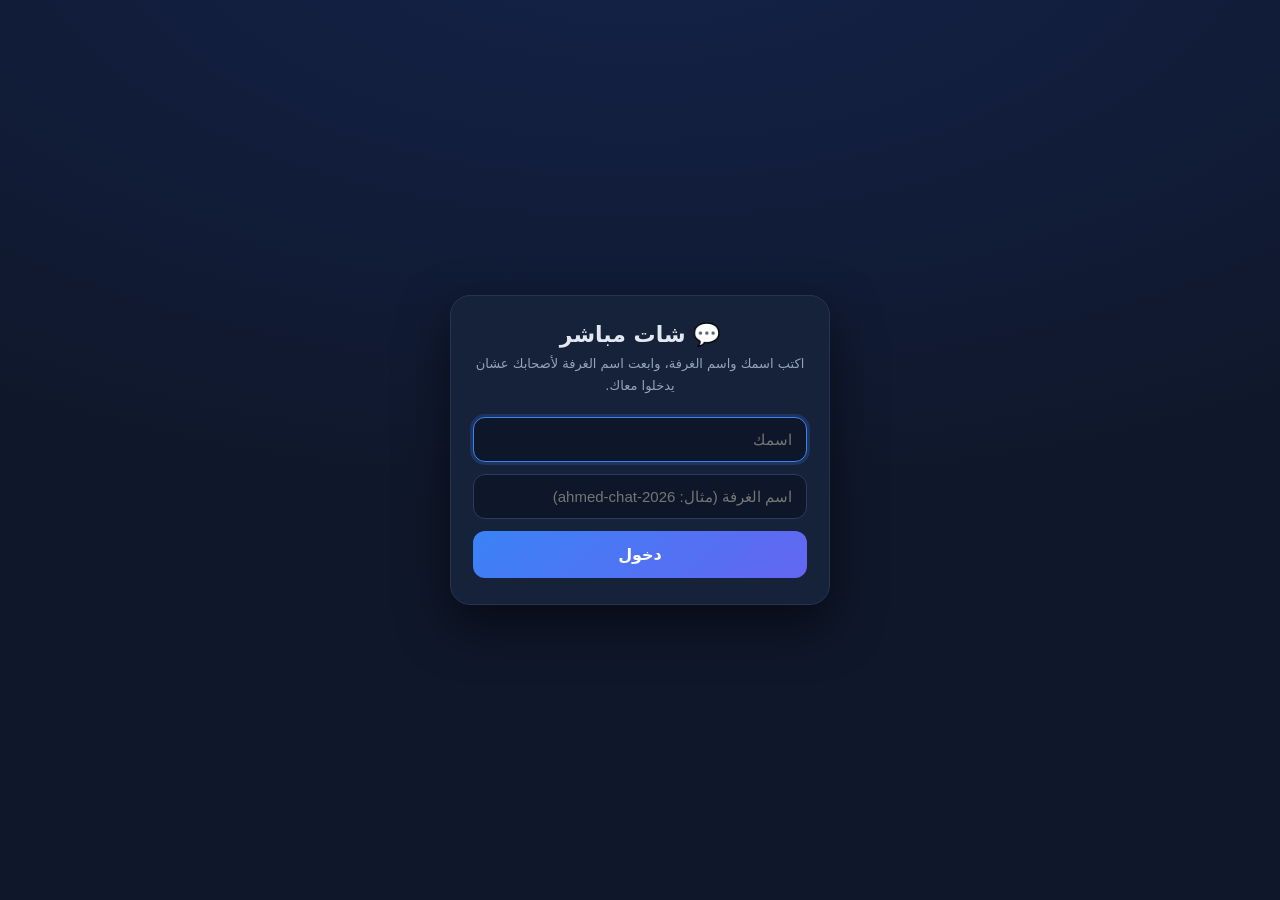
==== index.html @ 710855e1 "Add initial HTML structure for chat application" ====
<!DOCTYPE html>
<html lang="ar" dir="rtl">
<head>
<meta charset="UTF-8">
<meta name="viewport" content="width=device-width, initial-scale=1, viewport-fit=cover">
<meta name="theme-color" content="#0f172a">
<title>شات مباشر</title>
<style>
  *{box-sizing:border-box;-webkit-tap-highlight-color:transparent}
  html,body{height:100%;margin:0}
  body{
    font-family:system-ui,-apple-system,"Segoe UI",Tahoma,Arial,sans-serif;
    background:#0f172a;color:#e2e8f0;overflow:hidden;
  }
  .hidden{display:none!important}
  button{font-family:inherit;cursor:pointer;border:0}

  /* ===== شاشة الدخول ===== */
  .login{
    height:100dvh;display:flex;align-items:center;justify-content:center;padding:20px;
    background:radial-gradient(1200px 600px at 50% -10%,#1e3a8a55,transparent),#0f172a;
  }
  .card{
    width:100%;max-width:380px;background:#16213a;border:1px solid #263352;
    border-radius:20px;padding:26px 22px;box-shadow:0 20px 50px #0008;
  }
  .card h1{margin:0 0 6px;font-size:22px;text-align:center}
  .hint{margin:0 0 20px;font-size:13px;line-height:1.7;color:#94a3b8;text-align:center}
  .card input{
    width:100%;padding:13px 14px;margin-bottom:12px;border-radius:12px;
    border:1px solid #2d3a5c;background:#0e1729;color:#e2e8f0;font-size:15px;outline:none;
  }
  .card input:focus{border-color:#3b82f6;box-shadow:0 0 0 3px #3b82f633}
  .card button{
    width:100%;padding:14px;border-radius:12px;font-size:16px;font-weight:700;
    background:linear-gradient(135deg,#3b82f6,#6366f1);color:#fff;
    transition:.15s;
  }
  .card button:active{transform:scale(.98)}

  /* ===== الشات ===== */
  .chat{height:100dvh;display:flex;flex-direction:column}
  header{
    display:flex;align-items:center;justify-content:space-between;gap:10px;
    padding:12px 16px;background:#16213a;border-bottom:1px solid #24304d;
    padding-top:calc(12px + env(safe-area-inset-top));
  }
  .room{font-weight:700;font-size:15px}
  .status{font-size:12px;color:#94a3b8;display:flex;align-items:center;gap:6px;margin-top:2px}
  .dot{width:8px;height:8px;border-radius:50%;background:#ef4444;flex:none}
  .dot.on{background:#22c55e;box-shadow:0 0 8px #22c55e}
  .ghost{
    background:#233150;color:#cbd5e1;padding:8px 14px;border-radius:10px;font-size:13px;
  }
  .ghost:active{background:#2d3d63}

  .messages{
    flex:1;overflow-y:auto;padding:16px;display:flex;flex-direction:column;gap:10px;
    scroll-behavior:smooth;
  }
  .msg{display:flex;max-width:82%}
  .msg.mine{align-self:flex-start;justify-content:flex-start}
  .msg.other{align-self:flex-end;justify-content:flex-end}
  .bubble{
    padding:9px 13px;border-radius:16px;position:relative;
    font-size:15px;line-height:1.55;word-wrap:break-word;overflow-wrap:anywhere;
    animation:pop .18s ease-out;
  }
  @keyframes pop{from{opacity:0;transform:translateY(6px) scale(.97)}to{opacity:1;transform:none}}
  .mine .bubble{background:linear-gradient(135deg,#2563eb,#4f46e5);color:#fff;border-bottom-left-radius:4px}
  .other .bubble{background:#1e2a44;color:#e2e8f0;border-bottom-right-radius:4px}
  .author{font-size:12px;font-weight:700;color:#7dd3fc;margin-bottom:3px}
  .time{font-size:10px;opacity:.6;margin-top:4px;text-align:left;direction:ltr}
  .sys{align-self:center;font-size:12px;color:#94a3b8;background:#1a2540;padding:5px 12px;border-radius:20px}

  .composer{
    display:flex;gap:8px;padding:10px 12px;background:#16213a;border-top:1px solid #24304d;
    padding-bottom:calc(10px + env(safe-area-inset-bottom));
  }
  .composer input{
    flex:1;padding:13px 16px;border-radius:24px;border:1px solid #2d3a5c;
    background:#0e1729;color:#e2e8f0;font-size:15px;outline:none;
  }
  .composer input:focus{border-color:#3b82f6}
  .composer button{
    width:48px;height:48px;border-radius:50%;flex:none;font-size:19px;
    background:linear-gradient(135deg,#3b82f6,#6366f1);color:#fff;display:grid;place-items:center;
  }
  .composer button:active{transform:scale(.94)}
  .composer button:disabled{opacity:.5}
  ::-webkit-scrollbar{width:6px}
  ::-webkit-scrollbar-thumb{background:#2d3a5c;border-radius:3px}
</style>
</head>
<body>

<!-- شاشة الدخول -->
<div id="login" class="login">
  <div class="card">
    <h1>💬 شات مباشر</h1>
    <p class="hint">اكتب اسمك واسم الغرفة، وابعت اسم الغرفة لأصحابك عشان يدخلوا معاك.</p>
    <input id="nameInput" placeholder="اسمك" maxlength="30" autocomplete="off">
    <input id="roomInput" placeholder="اسم الغرفة (مثال: ahmed-chat-2026)" maxlength="40" autocomplete="off">
    <button id="enterBtn">دخول</button>
  </div>
</div>

<!-- الشات -->
<div id="chat" class="chat hidden">
  <header>
    <div>
      <div id="roomLabel" class="room"></div>
      <div class="status"><span id="dot" class="dot"></span><span id="statusText">جاري الاتصال…</span></div>
    </div>
    <button id="leaveBtn" class="ghost">خروج</button>
  </header>
  <main id="messages" class="messages"></main>
  <form id="composer" class="composer">
    <input id="msgInput" placeholder="اكتب رسالة…" autocomplete="off" maxlength="500">
    <button type="submit" id="sendBtn" aria-label="إرسال">➤</button>
  </form>
</div>

<script>
(() => {
  "use strict";

  // ====== إعدادات السيرفر (ntfy.sh مجاني ومفتوح بدون تسجيل) ======
  const NTFY    = "https://ntfy.sh";
  const NTFY_WS = "wss://ntfy.sh";
  const LS_KEY  = "simple_chat_cfg_v1";

  // ====== عناصر الصفحة ======
  const $ = s => document.querySelector(s);
  const loginEl   = $("#login");
  const chatEl    = $("#chat");
  const nameInput = $("#nameInput");
  const roomInput = $("#roomInput");
  const enterBtn  = $("#enterBtn");
  const leaveBtn  = $("#leaveBtn");
  const roomLabel = $("#roomLabel");
  const dot       = $("#dot");
  const statusTxt = $("#statusText");
  const messagesEl= $("#messages");
  const msgInput  = $("#msgInput");
  const sendBtn   = $("#sendBtn");
  const composer  = $("#composer");

  // ====== الحالة ======
  let name = "", room = "";
  let ws = null, retry = 0, reconnectTimer = null, closing = false;
  const seen = new Set();

  // ====== أدوات ======
  const esc = s => String(s).replace(/[&<>"']/g, c => (
    { "&":"&amp;", "<":"&lt;", ">":"&gt;", '"':"&quot;", "'":"&#39;" }[c]
  ));

  // نسمح فقط بالحروف والأرقام و - و _ (شرط مواضيع ntfy)
  const cleanTopic = t => t.trim().replace(/[^A-Za-z0-9_-]/g, "-").slice(0, 64);

  function nearBottom() {
    return messagesEl.scrollHeight - messagesEl.scrollTop - messagesEl.clientHeight < 120;
  }
  function scrollBottom() {
    messagesEl.scrollTop = messagesEl.scrollHeight;
  }

  function setStatus(on) {
    dot.classList.toggle("on", on);
    statusTxt.textContent = on ? "متصل" : "غير متصل — بيحاول يعيد الاتصال…";
  }

  function addSystem(text) {
    const el = document.createElement("div");
    el.className = "sys";
    el.textContent = text;
    messagesEl.appendChild(el);
    scrollBottom();
  }

  // ====== عرض رسالة ======
  function addMessage(m) {
    if (!m || m.event !== "message" || !m.id) return;
    if (seen.has(m.id)) return;
    seen.add(m.id);

    const mine   = (m.title || "") === name;
    const author = m.title || "مجهول";
    const ts     = (m.time || Math.floor(Date.now() / 1000)) * 1000;
    const time   = new Date(ts).toLocaleTimeString("ar-EG", { hour: "2-digit", minute: "2-digit" });

    const stick = nearBottom();

    const wrap = document.createElement("div");
    wrap.className = "msg " + (mine ? "mine" : "other");
    wrap.innerHTML =
      '<div class="bubble">' +
        (mine ? "" : '<div class="author">' + esc(author) + "</div>") +
        '<div class="text">' + esc(m.message || "") + "</div>" +
        '<div class="time">' + time + "</div>" +
      "</div>";

    messagesEl.appendChild(wrap);
    if (stick) scrollBottom();
  }

  // ====== تحميل الرسائل القديمة (آخر 12 ساعة) ======
  async function loadHistory() {
    try {
      const res = await fetch(
        NTFY + "/" + encodeURIComponent(room) + "/json?poll=1&since=12h",
        { cache: "no-store" }
      );
      if (!res.ok) return;
      const text = await res.text();
      text.split("\n").forEach(line => {
        if (!line.trim()) return;
        try { addMessage(JSON.parse(line)); } catch (_) {}
      });
      scrollBottom();
    } catch (_) { /* تجاهل */ }
  }

  // ====== الاتصال بالـ WebSocket ======
  function connect() {
    if (closing) return;
    clearTimeout(reconnectTimer);

    try {
      ws = new WebSocket(NTFY_WS + "/" + encodeURIComponent(room) + "/ws");
    } catch (_) {
      scheduleReconnect();
      return;
    }

    ws.onopen = () => { retry = 0; setStatus(true); };

    ws.onmessage = ev => {
      try {
        const data = JSON.parse(ev.data);
        if (data.event === "message") addMessage(data);
        if (data.event === "open") setStatus(true);
      } catch (_) {}
    };

    ws.onclose = () => { setStatus(false); scheduleReconnect(); };
    ws.onerror = () => { setStatus(false); };
  }

  function scheduleReconnect() {
    if (closing) return;
    clearTimeout(reconnectTimer);
    const delay = Math.min(30000, 1000 * Math.pow(2, retry++));
    reconnectTimer = setTimeout(connect, delay);
  }

  // ====== إرسال رسالة ======
  async function sendMessage(text) {
    sendBtn.disabled = true;
    try {
      const res = await fetch(NTFY, {
        method: "POST",
        headers: { "Content-Type": "application/json" },
        body: JSON.stringify({ topic: room, message: text, title: name })
      });
      if (!res.ok) throw new Error("HTTP " + res.status);
    } catch (e) {
      addSystem("⚠️ ماقدرتش أرسل الرسالة، جرّب تاني");
      msgInput.value = text;
    } finally {
      sendBtn.disabled = false;
      msgInput.focus();
    }
  }

  // ====== بدء الشات ======
  function startChat() {
    loginEl.classList.add("hidden");
    chatEl.classList.remove("hidden");
    roomLabel.textContent = "# " + room;
    messagesEl.innerHTML = "";
    seen.clear();
    closing = false;
    setStatus(false);

    loadHistory();
    connect();

    setTimeout(() => msgInput.focus(), 100);
  }

  // ====== أحداث ======
  enterBtn.addEventListener("click", () => {
    name = nameInput.value.trim() || "مستخدم";
    room = cleanTopic(roomInput.value || "");
    if (!room) {
      roomInput.focus();
      roomInput.style.borderColor = "#ef4444";
      return;
    }
    localStorage.setItem(LS_KEY, JSON.stringify({ name, room }));
    startChat();
  });

  roomInput.addEventListener("keydown", e => {
    if (e.key === "Enter") enterBtn.click();
  });

  composer.addEventListener("submit", e => {
    e.preventDefault();
    const text = msgInput.value.trim();
    if (!text) return;
    msgInput.value = "";
    sendMessage(text);
  });

  leaveBtn.addEventListener("click", () => {
    closing = true;
    clearTimeout(reconnectTimer);
    if (ws) { try { ws.close(); } catch (_) {} ws = null; }
    chatEl.classList.add("hidden");
    loginEl.classList.remove("hidden");
    nameInput.focus();
  });

  // استرجاع آخر إعدادات
  (() => {
    try {
      const cfg = JSON.parse(localStorage.getItem(LS_KEY) || "null");
      if (cfg) {
        nameInput.value = cfg.name || "";
        roomInput.value = cfg.room || "";
      }
    } catch (_) {}
    nameInput.focus();
  })();

  // إعادة الاتصال لما الصفحة ترجع للواجهة
  document.addEventListener("visibilitychange", () => {
    if (!document.hidden && !closing && chatEl.classList.contains("hidden") === false) {
      if (!ws || ws.readyState > 1) { retry = 0; connect(); }
    }
  });
})();
</script>
</body>
</html>
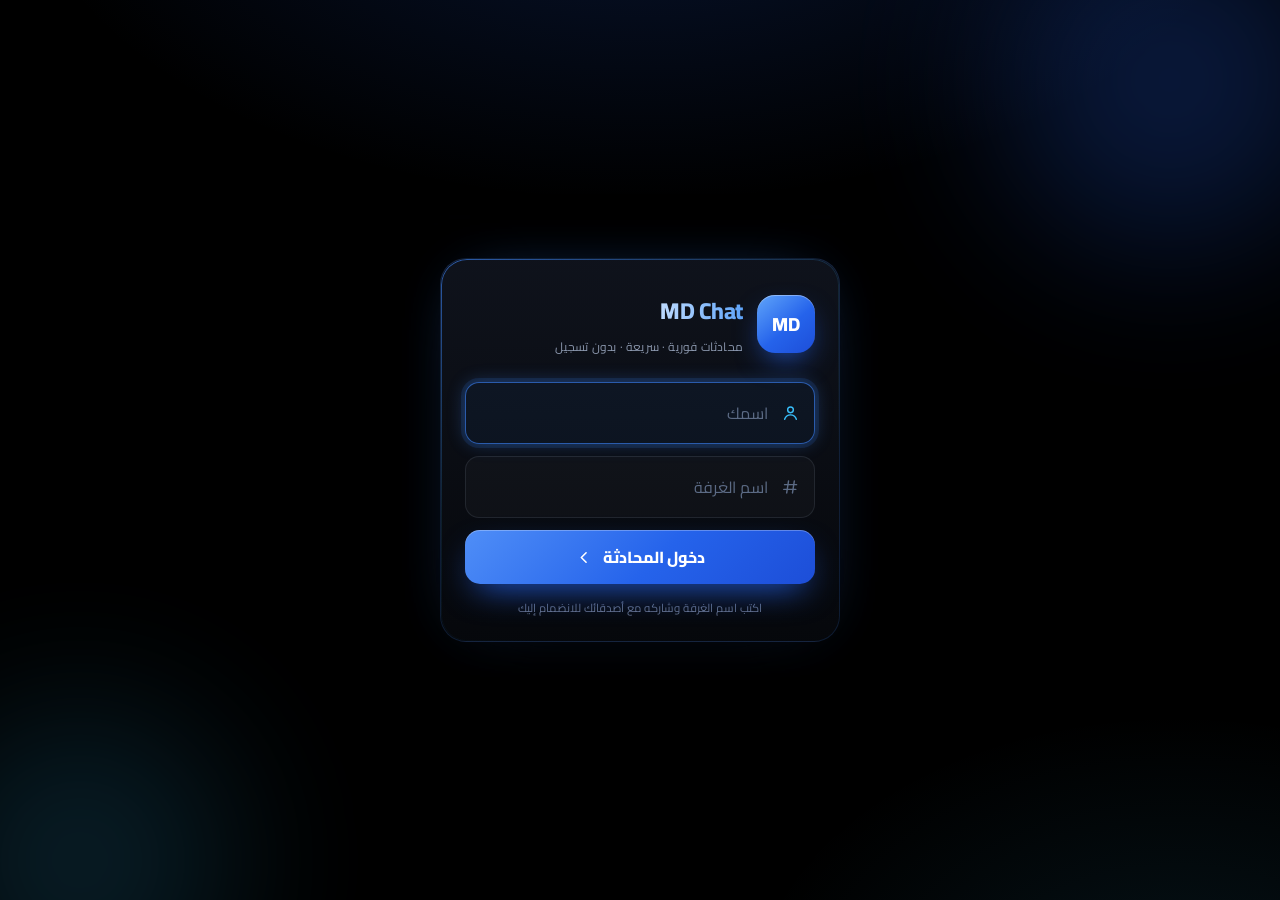
==== commit 73ad06f5: "Update fmt.Println message from 'Hello' to 'Goodbye'" ====
--- a/index.html
+++ b/index.html
@@ -3,121 +3,451 @@
 <head>
 <meta charset="UTF-8">
 <meta name="viewport" content="width=device-width, initial-scale=1, viewport-fit=cover">
-<meta name="theme-color" content="#0f172a">
-<title>شات مباشر</title>
+<meta name="theme-color" content="#000000">
+<meta name="description" content="MD Chat — محادثات فورية بثيم AMOLED أزرق فاخر">
+<title>MD Chat</title>
+<link rel="preconnect" href="https://fonts.googleapis.com">
+<link rel="preconnect" href="https://fonts.gstatic.com" crossorigin>
+<link href="https://fonts.googleapis.com/css2?family=Cairo:wght@400;600;700;800&family=Inter:wght@400;500;600;700;800&display=swap" rel="stylesheet">
 <style>
-  *{box-sizing:border-box;-webkit-tap-highlight-color:transparent}
-  html,body{height:100%;margin:0}
-  body{
-    font-family:system-ui,-apple-system,"Segoe UI",Tahoma,Arial,sans-serif;
-    background:#0f172a;color:#e2e8f0;overflow:hidden;
-  }
-  .hidden{display:none!important}
-  button{font-family:inherit;cursor:pointer;border:0}
-
-  /* ===== شاشة الدخول ===== */
-  .login{
-    height:100dvh;display:flex;align-items:center;justify-content:center;padding:20px;
-    background:radial-gradient(1200px 600px at 50% -10%,#1e3a8a55,transparent),#0f172a;
-  }
-  .card{
-    width:100%;max-width:380px;background:#16213a;border:1px solid #263352;
-    border-radius:20px;padding:26px 22px;box-shadow:0 20px 50px #0008;
-  }
-  .card h1{margin:0 0 6px;font-size:22px;text-align:center}
-  .hint{margin:0 0 20px;font-size:13px;line-height:1.7;color:#94a3b8;text-align:center}
-  .card input{
-    width:100%;padding:13px 14px;margin-bottom:12px;border-radius:12px;
-    border:1px solid #2d3a5c;background:#0e1729;color:#e2e8f0;font-size:15px;outline:none;
-  }
-  .card input:focus{border-color:#3b82f6;box-shadow:0 0 0 3px #3b82f633}
-  .card button{
-    width:100%;padding:14px;border-radius:12px;font-size:16px;font-weight:700;
-    background:linear-gradient(135deg,#3b82f6,#6366f1);color:#fff;
-    transition:.15s;
-  }
-  .card button:active{transform:scale(.98)}
-
-  /* ===== الشات ===== */
-  .chat{height:100dvh;display:flex;flex-direction:column}
-  header{
-    display:flex;align-items:center;justify-content:space-between;gap:10px;
-    padding:12px 16px;background:#16213a;border-bottom:1px solid #24304d;
-    padding-top:calc(12px + env(safe-area-inset-top));
-  }
-  .room{font-weight:700;font-size:15px}
-  .status{font-size:12px;color:#94a3b8;display:flex;align-items:center;gap:6px;margin-top:2px}
-  .dot{width:8px;height:8px;border-radius:50%;background:#ef4444;flex:none}
-  .dot.on{background:#22c55e;box-shadow:0 0 8px #22c55e}
-  .ghost{
-    background:#233150;color:#cbd5e1;padding:8px 14px;border-radius:10px;font-size:13px;
-  }
-  .ghost:active{background:#2d3d63}
-
-  .messages{
-    flex:1;overflow-y:auto;padding:16px;display:flex;flex-direction:column;gap:10px;
-    scroll-behavior:smooth;
-  }
-  .msg{display:flex;max-width:82%}
-  .msg.mine{align-self:flex-start;justify-content:flex-start}
-  .msg.other{align-self:flex-end;justify-content:flex-end}
-  .bubble{
-    padding:9px 13px;border-radius:16px;position:relative;
-    font-size:15px;line-height:1.55;word-wrap:break-word;overflow-wrap:anywhere;
-    animation:pop .18s ease-out;
-  }
-  @keyframes pop{from{opacity:0;transform:translateY(6px) scale(.97)}to{opacity:1;transform:none}}
-  .mine .bubble{background:linear-gradient(135deg,#2563eb,#4f46e5);color:#fff;border-bottom-left-radius:4px}
-  .other .bubble{background:#1e2a44;color:#e2e8f0;border-bottom-right-radius:4px}
-  .author{font-size:12px;font-weight:700;color:#7dd3fc;margin-bottom:3px}
-  .time{font-size:10px;opacity:.6;margin-top:4px;text-align:left;direction:ltr}
-  .sys{align-self:center;font-size:12px;color:#94a3b8;background:#1a2540;padding:5px 12px;border-radius:20px}
-
-  .composer{
-    display:flex;gap:8px;padding:10px 12px;background:#16213a;border-top:1px solid #24304d;
-    padding-bottom:calc(10px + env(safe-area-inset-bottom));
-  }
-  .composer input{
-    flex:1;padding:13px 16px;border-radius:24px;border:1px solid #2d3a5c;
-    background:#0e1729;color:#e2e8f0;font-size:15px;outline:none;
-  }
-  .composer input:focus{border-color:#3b82f6}
-  .composer button{
-    width:48px;height:48px;border-radius:50%;flex:none;font-size:19px;
-    background:linear-gradient(135deg,#3b82f6,#6366f1);color:#fff;display:grid;place-items:center;
-  }
-  .composer button:active{transform:scale(.94)}
-  .composer button:disabled{opacity:.5}
-  ::-webkit-scrollbar{width:6px}
-  ::-webkit-scrollbar-thumb{background:#2d3a5c;border-radius:3px}
+/* ================= Design tokens ================= */
+:root{
+  --bg:#000000;
+  --surface:#0a0c11;
+  --surface-2:#0f131c;
+  --line:rgba(148,163,184,.10);
+  --line-blue:rgba(59,130,246,.22);
+  --text:#eef2f8;
+  --muted:#8b97ad;
+  --blue:#3b82f6;
+  --blue-2:#2563eb;
+  --blue-3:#1d4ed8;
+  --cyan:#38bdf8;
+  --green:#22c55e;
+  --radius:18px;
+  --glow-sm:0 0 18px rgba(59,130,246,.32);
+  --glow-md:0 8px 30px -6px rgba(59,130,246,.55);
+  --font:"Cairo","Inter",system-ui,-apple-system,"Segoe UI",Tahoma,Arial,sans-serif;
+}
+
+*{box-sizing:border-box;-webkit-tap-highlight-color:transparent}
+html,body{height:100%;margin:0}
+body{
+  font-family:var(--font);
+  background:var(--bg);
+  color:var(--text);
+  overflow:hidden;
+  -webkit-font-smoothing:antialiased;
+}
+.hidden{display:none!important}
+button{font-family:inherit;cursor:pointer;border:0;background:none;color:inherit}
+input{font-family:inherit}
+::-webkit-scrollbar{width:6px;height:6px}
+::-webkit-scrollbar-track{background:transparent}
+::-webkit-scrollbar-thumb{background:#1b2436;border-radius:99px}
+::-webkit-scrollbar-thumb:hover{background:#27334d}
+
+/* ================= Login screen ================= */
+.login{
+  position:relative;
+  height:100dvh;
+  display:flex;align-items:center;justify-content:center;
+  padding:24px 20px;
+  background:
+    radial-gradient(900px 520px at 50% -18%, rgba(37,99,235,.22), transparent 70%),
+    radial-gradient(620px 420px at 92% 112%, rgba(56,189,248,.10), transparent 70%),
+    #000;
+  overflow:hidden;
+}
+.aurora{position:absolute;inset:0;overflow:hidden;pointer-events:none;z-index:0}
+.aurora span{
+  position:absolute;border-radius:50%;filter:blur(80px);opacity:.45;
+  animation:drift 18s ease-in-out infinite alternate;
+}
+.aurora span:nth-child(1){width:340px;height:340px;top:-90px;right:-60px;background:rgba(37,99,235,.55)}
+.aurora span:nth-child(2){width:300px;height:300px;bottom:-110px;left:-70px;background:rgba(56,189,248,.35);animation-delay:-7s}
+@keyframes drift{
+  from{transform:translate3d(0,0,0) scale(1)}
+  to{transform:translate3d(-24px,26px,0) scale(1.12)}
+}
+
+.login-card{
+  position:relative;z-index:1;
+  width:100%;max-width:400px;
+  padding:30px 24px 22px;
+  border-radius:26px;
+  background:linear-gradient(180deg, rgba(16,20,30,.92), rgba(6,8,12,.95));
+  border:1px solid rgba(59,130,246,.16);
+  backdrop-filter:blur(22px);
+  -webkit-backdrop-filter:blur(22px);
+  box-shadow:0 40px 90px -30px #000, 0 0 60px -30px rgba(59,130,246,.6);
+  animation:cardIn .5s cubic-bezier(.2,.8,.25,1) both;
+}
+@keyframes cardIn{from{opacity:0;transform:translateY(16px) scale(.98)}to{opacity:1;transform:none}}
+
+/* gradient hairline border */
+.login-card::before{
+  content:"";position:absolute;inset:0;border-radius:inherit;padding:1px;
+  background:linear-gradient(150deg, rgba(59,130,246,.65), rgba(56,189,248,.12) 42%, transparent 72%);
+  -webkit-mask:linear-gradient(#000,#000) content-box, linear-gradient(#000,#000);
+  -webkit-mask-composite:xor;mask-composite:exclude;
+  pointer-events:none;
+}
+
+.brand{display:flex;align-items:center;gap:14px;margin-bottom:24px}
+.logo{
+  width:58px;height:58px;flex:none;border-radius:18px;
+  display:grid;place-items:center;
+  font-weight:800;font-size:19px;letter-spacing:.5px;color:#fff;
+  background:linear-gradient(140deg,#60a5fa,#2563eb 55%,#1d4ed8);
+  box-shadow:0 12px 30px -10px rgba(37,99,235,.9), inset 0 1px 0 rgba(255,255,255,.35);
+  position:relative;overflow:hidden;
+}
+.logo::after{
+  content:"";position:absolute;inset:-40% -60%;
+  background:linear-gradient(115deg,transparent 40%,rgba(255,255,255,.55) 50%,transparent 60%);
+  transform:translateX(-60%) rotate(0deg);
+  animation:shine 5.5s ease-in-out infinite;
+}
+@keyframes shine{0%,72%{transform:translateX(-120%)}100%{transform:translateX(120%)}}
+
+.brand-text h1{
+  margin:0;font-size:23px;font-weight:800;letter-spacing:-.3px;
+  background:linear-gradient(90deg,#ffffff,#bfdbfe 55%,#60a5fa);
+  -webkit-background-clip:text;background-clip:text;color:transparent;
+}
+.brand-text p{margin:3px 0 0;font-size:12px;color:var(--muted);letter-spacing:.2px}
+
+.field{position:relative;margin-bottom:12px}
+.field svg{
+  position:absolute;inset-inline-start:15px;top:50%;transform:translateY(-50%);
+  width:19px;height:19px;color:#5c6b85;pointer-events:none;transition:color .2s;
+}
+.field input{
+  width:100%;
+  padding:15px 46px 15px 16px;
+  padding-inline-start:46px;padding-inline-end:16px;
+  border-radius:14px;
+  font-size:16px;
+  color:var(--text);
+  background:rgba(255,255,255,.028);
+  border:1px solid rgba(148,163,184,.14);
+  outline:none;
+  transition:border-color .18s, box-shadow .18s, background .18s;
+}
+.field input::placeholder{color:#5c6b85}
+.field input:focus{
+  background:rgba(59,130,246,.06);
+  border-color:rgba(59,130,246,.65);
+  box-shadow:0 0 0 4px rgba(59,130,246,.13), var(--glow-sm);
+}
+.field input:focus + svg,
+.field:focus-within svg{color:var(--cyan)}
+
+.primary{
+  width:100%;height:54px;margin-top:6px;
+  border-radius:15px;
+  display:flex;align-items:center;justify-content:center;gap:9px;
+  font-size:16px;font-weight:800;color:#fff;
+  background:linear-gradient(135deg,#4f8ef7,#2563eb 55%,#1d4ed8);
+  box-shadow:0 14px 34px -12px rgba(37,99,235,.95), inset 0 1px 0 rgba(255,255,255,.28);
+  transition:transform .16s, box-shadow .2s, filter .2s;
+  position:relative;overflow:hidden;
+}
+.primary svg{width:19px;height:19px}
+.primary:hover{filter:brightness(1.07);box-shadow:0 18px 42px -12px rgba(37,99,235,1), inset 0 1px 0 rgba(255,255,255,.3)}
+.primary:active{transform:scale(.985)}
+.primary::after{
+  content:"";position:absolute;inset:0;
+  background:linear-gradient(115deg,transparent 45%,rgba(255,255,255,.22) 50%,transparent 55%);
+  transform:translateX(-120%);
+  transition:transform .7s ease;
+}
+.primary:hover::after{transform:translateX(120%)}
+
+.footnote{
+  margin:15px 0 0;text-align:center;font-size:11.5px;line-height:1.7;color:#64708a;
+}
+
+.shake{animation:shake .35s}
+@keyframes shake{
+  0%,100%{transform:translateX(0)}
+  25%{transform:translateX(-6px)}
+  75%{transform:translateX(6px)}
+}
+
+/* ================= Chat screen ================= */
+.chat{position:relative;height:100dvh;display:flex;flex-direction:column;background:#000}
+
+.topbar{
+  display:flex;align-items:center;gap:12px;
+  padding:12px 14px;
+  padding-top:calc(12px + env(safe-area-inset-top));
+  background:rgba(6,8,12,.88);
+  backdrop-filter:blur(18px);
+  -webkit-backdrop-filter:blur(18px);
+  border-bottom:1px solid var(--line);
+  z-index:5;
+}
+.icon-btn{
+  width:40px;height:40px;flex:none;border-radius:12px;
+  display:grid;place-items:center;
+  background:rgba(255,255,255,.04);
+  border:1px solid rgba(148,163,184,.12);
+  color:#b9c6dc;
+  transition:.16s;
+}
+.icon-btn:active{transform:scale(.94);background:rgba(255,255,255,.08)}
+.icon-btn svg{width:20px;height:20px}
+
+.room-info{display:flex;align-items:center;gap:11px;min-width:0;flex:1}
+.avatar{
+  width:42px;height:42px;flex:none;border-radius:14px;
+  display:grid;place-items:center;
+  font-weight:800;font-size:16px;color:#fff;text-transform:uppercase;
+  background:linear-gradient(140deg,#60a5fa,#2563eb 60%,#1e40af);
+  box-shadow:0 6px 18px -6px rgba(37,99,235,.95), inset 0 1px 0 rgba(255,255,255,.3);
+}
+.room-name{
+  font-size:15px;font-weight:800;letter-spacing:-.2px;
+  white-space:nowrap;overflow:hidden;text-overflow:ellipsis;
+}
+.status{display:flex;align-items:center;gap:6px;font-size:11.5px;color:var(--muted);margin-top:2px}
+.dot{position:relative;width:7px;height:7px;border-radius:50%;background:#ef4444;flex:none;transition:.2s}
+.dot.on{background:var(--green);box-shadow:0 0 10px rgba(34,197,94,.9)}
+.dot.on::after{
+  content:"";position:absolute;inset:-4px;border-radius:50%;
+  border:1px solid rgba(34,197,94,.55);
+  animation:pulse 2s ease-out infinite;
+}
+@keyframes pulse{0%{transform:scale(.6);opacity:.9}100%{transform:scale(1.8);opacity:0}}
+
+/* ---------- messages ---------- */
+.messages{
+  flex:1;overflow-y:auto;overscroll-behavior:contain;
+  padding:16px 14px 8px;
+  display:flex;flex-direction:column;gap:8px;
+  scroll-behavior:smooth;
+  background:radial-gradient(760px 320px at 50% 0%, rgba(37,99,235,.075), transparent 72%);
+}
+
+.msg{display:flex;max-width:80%;animation:rise .22s ease-out both}
+.msg.mine{align-self:flex-end;justify-content:flex-end}
+.msg.other{align-self:flex-start;justify-content:flex-start}
+.msg.grouped{margin-top:-4px}
+@keyframes rise{from{opacity:0;transform:translateY(9px)}to{opacity:1;transform:none}}
+
+.bubble{
+  padding:9px 13px 8px;
+  border-radius:18px;
+  font-size:14.5px;line-height:1.6;
+  word-wrap:break-word;overflow-wrap:anywhere;
+  position:relative;
+}
+.mine .bubble{
+  color:#fff;
+  background:linear-gradient(140deg,#3b82f6,#2563eb 55%,#1d4ed8);
+  border-bottom-left-radius:6px;
+  box-shadow:0 8px 24px -10px rgba(37,99,235,.85), inset 0 1px 0 rgba(255,255,255,.18);
+}
+.other .bubble{
+  color:#e6edf8;
+  background:linear-gradient(180deg,#10151f,#0c1018);
+  border:1px solid rgba(148,163,184,.10);
+  border-bottom-right-radius:6px;
+  box-shadow:0 6px 18px -14px #000;
+}
+.author{
+  font-size:12px;font-weight:800;color:#7dd3fc;
+  margin-bottom:3px;letter-spacing:.1px;
+}
+.time{
+  display:block;margin-top:4px;
+  font-size:10px;font-weight:500;
+  opacity:.55;text-align:left;
+  font-family:"Inter",var(--font);
+  letter-spacing:.3px;
+}
+
+.day{
+  align-self:center;display:flex;align-items:center;gap:10px;
+  width:100%;margin:10px 0 2px;
+  font-size:11px;font-weight:600;color:#64708a;
+}
+.day::before,.day::after{
+  content:"";flex:1;height:1px;
+  background:linear-gradient(90deg,transparent,rgba(148,163,184,.16),transparent);
+}
+.day span{
+  padding:4px 12px;border-radius:99px;
+  background:rgba(59,130,246,.08);
+  border:1px solid rgba(59,130,246,.14);
+}
+
+.sys{
+  align-self:center;max-width:88%;text-align:center;
+  font-size:11.5px;color:#93a2ba;
+  background:rgba(59,130,246,.07);
+  border:1px solid rgba(59,130,246,.14);
+  padding:6px 14px;border-radius:99px;
+}
+
+.empty{
+  flex:1;display:flex;flex-direction:column;align-items:center;justify-content:center;
+  gap:14px;text-align:center;padding:30px 20px;
+  animation:rise .4s ease-out both;
+}
+.empty-ic{
+  width:74px;height:74px;border-radius:24px;display:grid;place-items:center;
+  background:radial-gradient(circle at 50% 30%, rgba(59,130,246,.22), rgba(59,130,246,.05));
+  border:1px solid rgba(59,130,246,.22);
+  box-shadow:0 0 40px -12px rgba(59,130,246,.7), inset 0 1px 0 rgba(255,255,255,.08);
+}
+.empty-ic svg{width:32px;height:32px;color:#60a5fa}
+.empty h3{margin:0;font-size:16px;font-weight:800;color:#dbe6f5}
+.empty p{margin:0;font-size:12.5px;color:#64708a;line-height:1.7;max-width:240px}
+
+/* ---------- scroll to bottom ---------- */
+.scroll-btn{
+  position:absolute;left:16px;
+  bottom:calc(86px + env(safe-area-inset-bottom));
+  width:42px;height:42px;border-radius:50%;
+  display:grid;place-items:center;
+  background:rgba(15,19,28,.92);
+  border:1px solid rgba(59,130,246,.28);
+  color:#bfdbfe;
+  box-shadow:0 10px 26px -10px #000, var(--glow-sm);
+  backdrop-filter:blur(10px);
+  z-index:6;
+  transition:opacity .2s, transform .2s;
+}
+.scroll-btn svg{width:20px;height:20px}
+.scroll-btn:active{transform:scale(.92)}
+
+/* ---------- composer ---------- */
+.composer{
+  display:flex;align-items:center;gap:10px;
+  padding:10px 12px;
+  padding-bottom:calc(10px + env(safe-area-inset-bottom));
+  background:rgba(6,8,12,.92);
+  backdrop-filter:blur(18px);
+  -webkit-backdrop-filter:blur(18px);
+  border-top:1px solid var(--line);
+}
+.input-wrap{flex:1;position:relative;display:flex;align-items:center}
+.input-wrap input{
+  width:100%;
+  padding:14px 18px;
+  border-radius:99px;
+  font-size:16px;color:var(--text);
+  background:#0a0d14;
+  border:1px solid rgba(148,163,184,.13);
+  outline:none;
+  transition:border-color .18s, box-shadow .18s, background .18s;
+}
+.input-wrap input::placeholder{color:#5c6b85}
+.input-wrap input:focus{
+  background:#0c111a;
+  border-color:rgba(59,130,246,.6);
+  box-shadow:0 0 0 3px rgba(59,130,246,.12), var(--glow-sm);
+}
+.send{
+  width:50px;height:50px;flex:none;border-radius:50%;
+  display:grid;place-items:center;
+  color:#fff;
+  background:linear-gradient(140deg,#4f8ef7,#2563eb 60%,#1d4ed8);
+  box-shadow:0 12px 28px -10px rgba(37,99,235,.95), inset 0 1px 0 rgba(255,255,255,.3);
+  transition:transform .16s, filter .2s, opacity .2s;
+}
+.send svg{width:21px;height:21px;transform:scaleX(-1);margin-inline-start:2px}
+.send:hover{filter:brightness(1.08)}
+.send:active{transform:scale(.92)}
+.send:disabled{opacity:.45;box-shadow:none}
+
+@media (max-width:360px){
+  .brand-text h1{font-size:21px}
+  .bubble{font-size:14px}
+}
+@media (prefers-reduced-motion:reduce){
+  *{animation:none!important;transition:none!important}
+}
 </style>
 </head>
 <body>
 
-<!-- شاشة الدخول -->
+<!-- ================= شاشة الدخول ================= -->
 <div id="login" class="login">
-  <div class="card">
-    <h1>💬 شات مباشر</h1>
-    <p class="hint">اكتب اسمك واسم الغرفة، وابعت اسم الغرفة لأصحابك عشان يدخلوا معاك.</p>
-    <input id="nameInput" placeholder="اسمك" maxlength="30" autocomplete="off">
-    <input id="roomInput" placeholder="اسم الغرفة (مثال: ahmed-chat-2026)" maxlength="40" autocomplete="off">
-    <button id="enterBtn">دخول</button>
+  <div class="aurora"><span></span><span></span></div>
+
+  <div class="login-card">
+    <div class="brand">
+      <div class="logo">MD</div>
+      <div class="brand-text">
+        <h1>MD Chat</h1>
+        <p>محادثات فورية · سريعة · بدون تسجيل</p>
+      </div>
+    </div>
+
+    <div class="field">
+      <input id="nameInput" placeholder="اسمك" maxlength="30" autocomplete="off" enterkeyhint="next">
+      <svg viewBox="0 0 24 24" fill="none" stroke="currentColor" stroke-width="1.8" stroke-linecap="round" stroke-linejoin="round">
+        <circle cx="12" cy="8" r="3.6"/><path d="M4.6 20c1.2-3.7 4-5.6 7.4-5.6s6.2 1.9 7.4 5.6"/>
+      </svg>
+    </div>
+
+    <div class="field">
+      <input id="roomInput" placeholder="اسم الغرفة" maxlength="40" autocomplete="off" enterkeyhint="go">
+      <svg viewBox="0 0 24 24" fill="none" stroke="currentColor" stroke-width="1.8" stroke-linecap="round">
+        <path d="M9.5 4.5L7.2 19.5M16.8 4.5l-2.3 15M4.5 9h15.2M3.5 15h15.2"/>
+      </svg>
+    </div>
+
+    <button id="enterBtn" class="primary">
+      دخول المحادثة
+      <svg viewBox="0 0 24 24" fill="none" stroke="currentColor" stroke-width="2" stroke-linecap="round" stroke-linejoin="round">
+        <path d="M14 6l-6 6 6 6"/>
+      </svg>
+    </button>
+
+    <p class="footnote">اكتب اسم الغرفة وشاركه مع أصدقائك للانضمام إليك</p>
   </div>
 </div>
 
-<!-- الشات -->
+<!-- ================= الشات ================= -->
 <div id="chat" class="chat hidden">
-  <header>
-    <div>
-      <div id="roomLabel" class="room"></div>
-      <div class="status"><span id="dot" class="dot"></span><span id="statusText">جاري الاتصال…</span></div>
+  <header class="topbar">
+    <button id="leaveBtn" class="icon-btn" aria-label="خروج">
+      <svg viewBox="0 0 24 24" fill="none" stroke="currentColor" stroke-width="2" stroke-linecap="round" stroke-linejoin="round">
+        <path d="M9 6l6 6-6 6"/>
+      </svg>
+    </button>
+
+    <div class="room-info">
+      <div class="avatar" id="roomAvatar">#</div>
+      <div style="min-width:0">
+        <div class="room-name" id="roomLabel">#</div>
+        <div class="status"><span id="dot" class="dot"></span><span id="statusText">جاري الاتصال…</span></div>
+      </div>
     </div>
-    <button id="leaveBtn" class="ghost">خروج</button>
   </header>
+
   <main id="messages" class="messages"></main>
+
+  <button id="scrollBtn" class="scroll-btn hidden" aria-label="النزول لآخر رسالة">
+    <svg viewBox="0 0 24 24" fill="none" stroke="currentColor" stroke-width="2" stroke-linecap="round" stroke-linejoin="round">
+      <path d="M12 5v14M6 13l6 6 6-6"/>
+    </svg>
+  </button>
+
   <form id="composer" class="composer">
-    <input id="msgInput" placeholder="اكتب رسالة…" autocomplete="off" maxlength="500">
-    <button type="submit" id="sendBtn" aria-label="إرسال">➤</button>
+    <div class="input-wrap">
+      <input id="msgInput" placeholder="اكتب رسالة…" autocomplete="off" maxlength="500" enterkeyhint="send">
+    </div>
+    <button type="submit" id="sendBtn" class="send" aria-label="إرسال">
+      <svg viewBox="0 0 24 24" fill="currentColor">
+        <path d="M3.8 11.2l15.4-7.4c.8-.4 1.6.4 1.2 1.2l-7.4 15.4c-.4.8-1.6.6-1.8-.3l-1.4-5.1-5.1-1.4c-.9-.2-1.1-1.4-.3-1.8z"/>
+      </svg>
+    </button>
   </form>
 </div>
 
@@ -125,50 +455,46 @@
 (() => {
   "use strict";
 
-  // ====== إعدادات السيرفر (ntfy.sh مجاني ومفتوح بدون تسجيل) ======
-  const NTFY    = "https://ntfy.sh";
+  /* ================= إعدادات السيرفر ================= */
+  const NTFY    = "https://ntfy.sh";   // سيرفر مجاني مفتوح بدون تسجيل
   const NTFY_WS = "wss://ntfy.sh";
-  const LS_KEY  = "simple_chat_cfg_v1";
-
-  // ====== عناصر الصفحة ======
+  const LS_KEY  = "md_chat_cfg_v1";
+
+  /* ================= عناصر ================= */
   const $ = s => document.querySelector(s);
-  const loginEl   = $("#login");
-  const chatEl    = $("#chat");
-  const nameInput = $("#nameInput");
-  const roomInput = $("#roomInput");
-  const enterBtn  = $("#enterBtn");
-  const leaveBtn  = $("#leaveBtn");
-  const roomLabel = $("#roomLabel");
-  const dot       = $("#dot");
-  const statusTxt = $("#statusText");
-  const messagesEl= $("#messages");
-  const msgInput  = $("#msgInput");
-  const sendBtn   = $("#sendBtn");
-  const composer  = $("#composer");
-
-  // ====== الحالة ======
+  const loginEl    = $("#login");
+  const chatEl     = $("#chat");
+  const nameInput  = $("#nameInput");
+  const roomInput  = $("#roomInput");
+  const enterBtn   = $("#enterBtn");
+  const leaveBtn   = $("#leaveBtn");
+  const roomLabel  = $("#roomLabel");
+  const roomAvatar = $("#roomAvatar");
+  const dot        = $("#dot");
+  const statusTxt  = $("#statusText");
+  const messagesEl = $("#messages");
+  const msgInput   = $("#msgInput");
+  const sendBtn    = $("#sendBtn");
+  const composer   = $("#composer");
+  const scrollBtn  = $("#scrollBtn");
+
+  /* ================= الحالة ================= */
   let name = "", room = "";
   let ws = null, retry = 0, reconnectTimer = null, closing = false;
   const seen = new Set();
-
-  // ====== أدوات ======
+  let lastAuthor = null, lastTs = 0, lastDay = null;
+
+  /* ================= أدوات ================= */
   const esc = s => String(s).replace(/[&<>"']/g, c => (
     { "&":"&amp;", "<":"&lt;", ">":"&gt;", '"':"&quot;", "'":"&#39;" }[c]
   ));
-
-  // نسمح فقط بالحروف والأرقام و - و _ (شرط مواضيع ntfy)
   const cleanTopic = t => t.trim().replace(/[^A-Za-z0-9_-]/g, "-").slice(0, 64);
-
-  function nearBottom() {
-    return messagesEl.scrollHeight - messagesEl.scrollTop - messagesEl.clientHeight < 120;
-  }
-  function scrollBottom() {
-    messagesEl.scrollTop = messagesEl.scrollHeight;
-  }
+  const nearBottom = () => messagesEl.scrollHeight - messagesEl.scrollTop - messagesEl.clientHeight < 120;
+  const scrollBottom = () => { messagesEl.scrollTop = messagesEl.scrollHeight; };
 
   function setStatus(on) {
     dot.classList.toggle("on", on);
-    statusTxt.textContent = on ? "متصل" : "غير متصل — بيحاول يعيد الاتصال…";
+    statusTxt.textContent = on ? "متصل الآن" : "جارٍ إعادة الاتصال…";
   }
 
   function addSystem(text) {
@@ -179,33 +505,83 @@
     scrollBottom();
   }
 
-  // ====== عرض رسالة ======
+  function removeEmpty() {
+    const e = messagesEl.querySelector(".empty");
+    if (e) e.remove();
+  }
+
+  function showEmpty() {
+    if (messagesEl.querySelector(".msg")) return;
+    const el = document.createElement("div");
+    el.className = "empty";
+    el.innerHTML =
+      '<div class="empty-ic">' +
+        '<svg viewBox="0 0 24 24" fill="none" stroke="currentColor" stroke-width="1.7" stroke-linecap="round" stroke-linejoin="round">' +
+          '<path d="M20.5 11.5a8.5 8.5 0 0 1-12.4 7.6L3.8 20.4l1.4-4.2A8.5 8.5 0 1 1 20.5 11.5z"/>' +
+        "</svg>" +
+      "</div>" +
+      "<h3>لا توجد رسائل بعد</h3>" +
+      "<p>ابدأ المحادثة وقل مرحبًا 👋<br>رسائلك ستظهر هنا فورًا للجميع.</p>";
+    messagesEl.appendChild(el);
+  }
+
+  /* ================= فواصل الأيام ================= */
+  function dayKey(ts) {
+    const d = new Date(ts);
+    return d.getFullYear() + "-" + d.getMonth() + "-" + d.getDate();
+  }
+  function dayLabel(ts) {
+    const d = new Date(ts), now = new Date();
+    const k = dayKey(ts);
+    if (k === dayKey(now.getTime())) return "اليوم";
+    if (k === dayKey(now.getTime() - 86400000)) return "أمس";
+    return d.toLocaleDateString("ar-EG", { day: "numeric", month: "long", year: "numeric" });
+  }
+  function ensureDay(ts) {
+    const k = dayKey(ts);
+    if (k === lastDay) return;
+    lastDay = k;
+    lastAuthor = null;
+    const el = document.createElement("div");
+    el.className = "day";
+    el.innerHTML = "<span>" + esc(dayLabel(ts)) + "</span>";
+    messagesEl.appendChild(el);
+  }
+
+  /* ================= عرض رسالة ================= */
   function addMessage(m) {
     if (!m || m.event !== "message" || !m.id) return;
     if (seen.has(m.id)) return;
     seen.add(m.id);
 
-    const mine   = (m.title || "") === name;
     const author = m.title || "مجهول";
+    const mine   = author === name;
     const ts     = (m.time || Math.floor(Date.now() / 1000)) * 1000;
-    const time   = new Date(ts).toLocaleTimeString("ar-EG", { hour: "2-digit", minute: "2-digit" });
-
-    const stick = nearBottom();
+    const stick  = nearBottom();
+
+    removeEmpty();
+    ensureDay(ts);
+
+    const grouped = author === lastAuthor && (ts - lastTs) < 5 * 60 * 1000;
+    lastAuthor = author;
+    lastTs = ts;
+
+    const time = new Date(ts).toLocaleTimeString("ar-EG", { hour: "2-digit", minute: "2-digit" });
 
     const wrap = document.createElement("div");
-    wrap.className = "msg " + (mine ? "mine" : "other");
+    wrap.className = "msg " + (mine ? "mine" : "other") + (grouped ? " grouped" : "");
     wrap.innerHTML =
       '<div class="bubble">' +
-        (mine ? "" : '<div class="author">' + esc(author) + "</div>") +
+        (mine || grouped ? "" : '<div class="author">' + esc(author) + "</div>") +
         '<div class="text">' + esc(m.message || "") + "</div>" +
-        '<div class="time">' + time + "</div>" +
+        '<span class="time">' + time + "</span>" +
       "</div>";
 
     messagesEl.appendChild(wrap);
     if (stick) scrollBottom();
   }
 
-  // ====== تحميل الرسائل القديمة (آخر 12 ساعة) ======
+  /* ================= تحميل آخر 12 ساعة ================= */
   async function loadHistory() {
     try {
       const res = await fetch(
@@ -219,31 +595,26 @@
         try { addMessage(JSON.parse(line)); } catch (_) {}
       });
       scrollBottom();
-    } catch (_) { /* تجاهل */ }
-  }
-
-  // ====== الاتصال بالـ WebSocket ======
+    } catch (_) {}
+    showEmpty();
+  }
+
+  /* ================= WebSocket ================= */
   function connect() {
     if (closing) return;
     clearTimeout(reconnectTimer);
-
     try {
       ws = new WebSocket(NTFY_WS + "/" + encodeURIComponent(room) + "/ws");
-    } catch (_) {
-      scheduleReconnect();
-      return;
-    }
-
-    ws.onopen = () => { retry = 0; setStatus(true); };
-
+    } catch (_) { scheduleReconnect(); return; }
+
+    ws.onopen  = () => { retry = 0; setStatus(true); };
     ws.onmessage = ev => {
       try {
         const data = JSON.parse(ev.data);
         if (data.event === "message") addMessage(data);
-        if (data.event === "open") setStatus(true);
+        if (data.event === "open")    setStatus(true);
       } catch (_) {}
     };
-
     ws.onclose = () => { setStatus(false); scheduleReconnect(); };
     ws.onerror = () => { setStatus(false); };
   }
@@ -255,7 +626,7 @@
     reconnectTimer = setTimeout(connect, delay);
   }
 
-  // ====== إرسال رسالة ======
+  /* ================= إرسال ================= */
   async function sendMessage(text) {
     sendBtn.disabled = true;
     try {
@@ -265,8 +636,8 @@
         body: JSON.stringify({ topic: room, message: text, title: name })
       });
       if (!res.ok) throw new Error("HTTP " + res.status);
-    } catch (e) {
-      addSystem("⚠️ ماقدرتش أرسل الرسالة، جرّب تاني");
+    } catch (_) {
+      addSystem("⚠️ تعذّر إرسال الرسالة، حاول مرة أخرى");
       msgInput.value = text;
     } finally {
       sendBtn.disabled = false;
@@ -274,37 +645,47 @@
     }
   }
 
-  // ====== بدء الشات ======
+  /* ================= بدء الشات ================= */
   function startChat() {
     loginEl.classList.add("hidden");
     chatEl.classList.remove("hidden");
+
     roomLabel.textContent = "# " + room;
+    const ch = (room.match(/[A-Za-z0-9\u0600-\u06FF]/) || [""])[0];
+    roomAvatar.textContent = ch || "#";
+    document.title = room + " · MD Chat";
+
     messagesEl.innerHTML = "";
     seen.clear();
+    lastAuthor = null; lastTs = 0; lastDay = null;
     closing = false;
     setStatus(false);
+    scrollBtn.classList.add("hidden");
 
     loadHistory();
     connect();
-
-    setTimeout(() => msgInput.focus(), 100);
-  }
-
-  // ====== أحداث ======
+    setTimeout(() => msgInput.focus(), 120);
+  }
+
+  /* ================= أحداث ================= */
   enterBtn.addEventListener("click", () => {
     name = nameInput.value.trim() || "مستخدم";
     room = cleanTopic(roomInput.value || "");
     if (!room) {
       roomInput.focus();
-      roomInput.style.borderColor = "#ef4444";
+      roomInput.parentElement.classList.add("shake");
+      setTimeout(() => roomInput.parentElement.classList.remove("shake"), 400);
       return;
     }
     localStorage.setItem(LS_KEY, JSON.stringify({ name, room }));
     startChat();
   });
 
+  nameInput.addEventListener("keydown", e => {
+    if (e.key === "Enter") { e.preventDefault(); roomInput.focus(); }
+  });
   roomInput.addEventListener("keydown", e => {
-    if (e.key === "Enter") enterBtn.click();
+    if (e.key === "Enter") { e.preventDefault(); enterBtn.click(); }
   });
 
   composer.addEventListener("submit", e => {
@@ -319,12 +700,24 @@
     closing = true;
     clearTimeout(reconnectTimer);
     if (ws) { try { ws.close(); } catch (_) {} ws = null; }
+    document.title = "MD Chat";
     chatEl.classList.add("hidden");
     loginEl.classList.remove("hidden");
     nameInput.focus();
   });
 
-  // استرجاع آخر إعدادات
+  messagesEl.addEventListener("scroll", () => {
+    scrollBtn.classList.toggle("hidden", nearBottom());
+  });
+  scrollBtn.addEventListener("click", scrollBottom);
+
+  document.addEventListener("visibilitychange", () => {
+    if (!document.hidden && !closing && !chatEl.classList.contains("hidden")) {
+      if (!ws || ws.readyState > 1) { retry = 0; connect(); }
+    }
+  });
+
+  /* ================= استرجاع الإعدادات ================= */
   (() => {
     try {
       const cfg = JSON.parse(localStorage.getItem(LS_KEY) || "null");
@@ -333,15 +726,8 @@
         roomInput.value = cfg.room || "";
       }
     } catch (_) {}
-    nameInput.focus();
+    (nameInput.value ? roomInput : nameInput).focus();
   })();
-
-  // إعادة الاتصال لما الصفحة ترجع للواجهة
-  document.addEventListener("visibilitychange", () => {
-    if (!document.hidden && !closing && chatEl.classList.contains("hidden") === false) {
-      if (!ws || ws.readyState > 1) { retry = 0; connect(); }
-    }
-  });
 })();
 </script>
 </body>
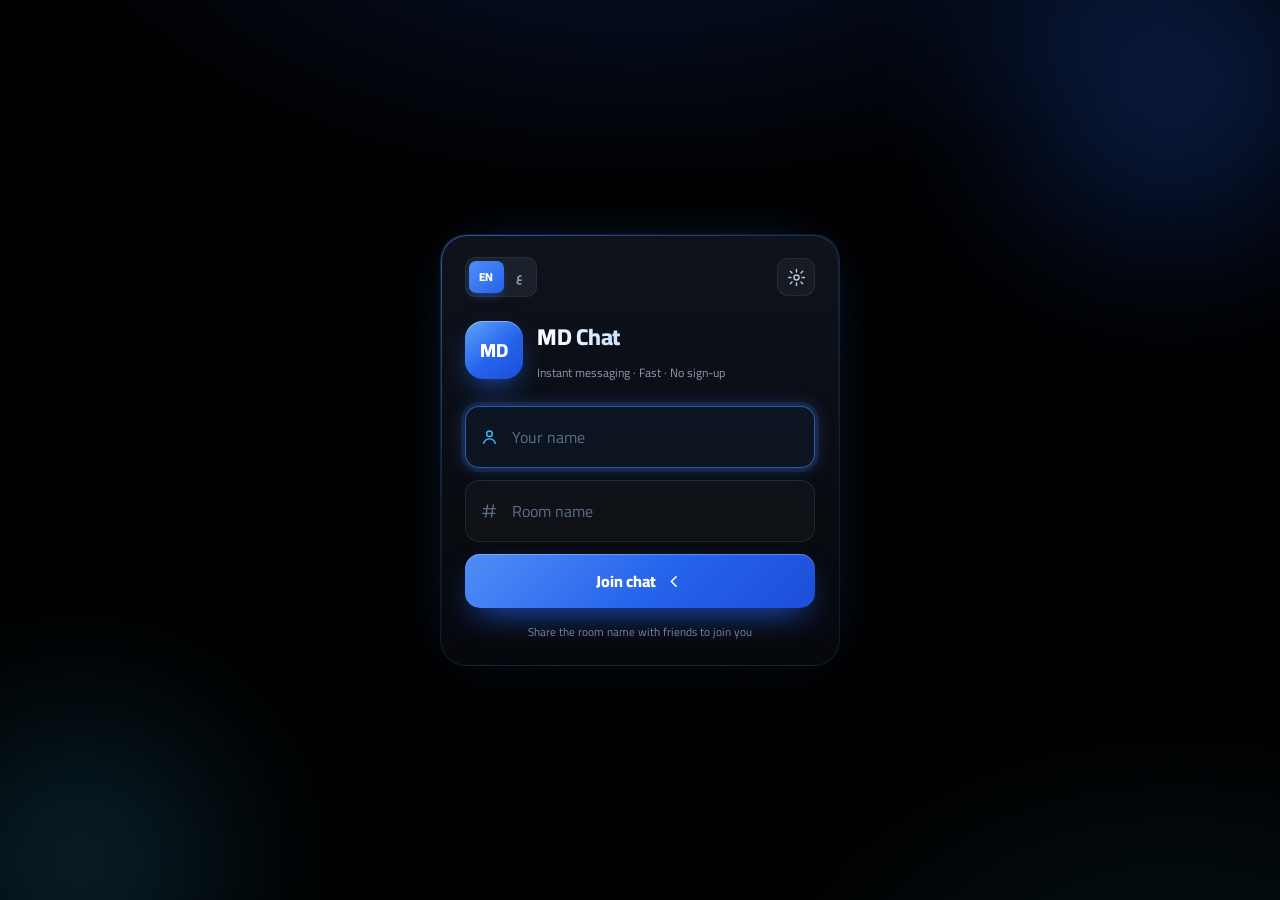
==== commit 38b6579a: "Update fmt.Println message from 'Hello' to 'Goodbye'" ====
--- a/index.html
+++ b/index.html
@@ -1,422 +1,315 @@
 <!DOCTYPE html>
-<html lang="ar" dir="rtl">
+<html lang="en" dir="ltr" data-theme="amoled" data-font="md">
 <head>
 <meta charset="UTF-8">
 <meta name="viewport" content="width=device-width, initial-scale=1, viewport-fit=cover">
 <meta name="theme-color" content="#000000">
-<meta name="description" content="MD Chat — محادثات فورية بثيم AMOLED أزرق فاخر">
 <title>MD Chat</title>
 <link rel="preconnect" href="https://fonts.googleapis.com">
 <link rel="preconnect" href="https://fonts.gstatic.com" crossorigin>
 <link href="https://fonts.googleapis.com/css2?family=Cairo:wght@400;600;700;800&family=Inter:wght@400;500;600;700;800&display=swap" rel="stylesheet">
 <style>
-/* ================= Design tokens ================= */
+/* ==================== Design tokens ==================== */
 :root{
-  --bg:#000000;
-  --surface:#0a0c11;
-  --surface-2:#0f131c;
-  --line:rgba(148,163,184,.10);
-  --line-blue:rgba(59,130,246,.22);
-  --text:#eef2f8;
-  --muted:#8b97ad;
-  --blue:#3b82f6;
-  --blue-2:#2563eb;
-  --blue-3:#1d4ed8;
-  --cyan:#38bdf8;
-  --green:#22c55e;
-  --radius:18px;
+  --bg:#000; --surface:rgba(6,8,12,.92); --surface-solid:#0a0d14; --surface-2:#0f131c;
+  --sheet-bg:#0a0d14; --line:rgba(148,163,184,.10);
+  --text:#eef2f8; --muted:#8b97ad;
+  --bubble-other-bg:linear-gradient(180deg,#10151f,#0c1018);
+  --bubble-other-text:#e6edf8; --bubble-other-border:rgba(148,163,184,.10);
+  --card-bg:linear-gradient(180deg,rgba(16,20,30,.92),rgba(6,8,12,.95));
+  --brand-grad:linear-gradient(90deg,#ffffff,#bfdbfe 55%,#60a5fa);
+  --input-bg:rgba(255,255,255,.028); --input-border:rgba(148,163,184,.14);
+  --icon-bg:rgba(255,255,255,.04); --icon-border:rgba(148,163,184,.12); --icon-color:#b9c6dc;
+  --scroll-thumb:#1b2436;
+  --msg-fs:14.5px;
+  --blue:#3b82f6; --blue-2:#2563eb; --blue-3:#1d4ed8; --cyan:#38bdf8; --green:#22c55e;
   --glow-sm:0 0 18px rgba(59,130,246,.32);
-  --glow-md:0 8px 30px -6px rgba(59,130,246,.55);
   --font:"Cairo","Inter",system-ui,-apple-system,"Segoe UI",Tahoma,Arial,sans-serif;
 }
+[data-theme="dark"]{
+  --bg:#0b1220; --surface:rgba(13,20,34,.92); --surface-solid:#0f1826; --surface-2:#131c2e;
+  --sheet-bg:#0f1826; --line:rgba(148,163,184,.14);
+  --bubble-other-bg:linear-gradient(180deg,#182338,#131c2e);
+  --card-bg:linear-gradient(180deg,rgba(20,28,46,.92),rgba(10,15,26,.95));
+  --input-bg:rgba(255,255,255,.03); --input-border:rgba(148,163,184,.16);
+  --scroll-thumb:#27334d;
+}
+[data-theme="light"]{
+  --bg:#eef2f8; --surface:rgba(255,255,255,.94); --surface-solid:#f5f7fb; --surface-2:#eef2f8;
+  --sheet-bg:#fff; --line:rgba(15,23,42,.10);
+  --text:#0b1220; --muted:#64708a;
+  --bubble-other-bg:#fff; --bubble-other-text:#0b1220; --bubble-other-border:rgba(15,23,42,.08);
+  --card-bg:linear-gradient(180deg,rgba(255,255,255,.96),rgba(248,250,253,.99));
+  --brand-grad:linear-gradient(90deg,#0b1220,#1e40af 55%,#2563eb);
+  --input-bg:rgba(15,23,42,.03); --input-border:rgba(15,23,42,.12);
+  --icon-bg:rgba(15,23,42,.04); --icon-border:rgba(15,23,42,.10); --icon-color:#334155;
+  --scroll-thumb:#cbd5e1;
+}
+html[data-font="sm"]{--msg-fs:13.5px}
+html[data-font="md"]{--msg-fs:14.5px}
+html[data-font="lg"]{--msg-fs:16.5px}
 
 *{box-sizing:border-box;-webkit-tap-highlight-color:transparent}
 html,body{height:100%;margin:0}
-body{
-  font-family:var(--font);
-  background:var(--bg);
-  color:var(--text);
-  overflow:hidden;
-  -webkit-font-smoothing:antialiased;
-}
+body{font-family:var(--font);background:var(--bg);color:var(--text);overflow:hidden;-webkit-font-smoothing:antialiased;transition:background .25s,color .25s}
 .hidden{display:none!important}
 button{font-family:inherit;cursor:pointer;border:0;background:none;color:inherit}
 input{font-family:inherit}
 ::-webkit-scrollbar{width:6px;height:6px}
 ::-webkit-scrollbar-track{background:transparent}
-::-webkit-scrollbar-thumb{background:#1b2436;border-radius:99px}
-::-webkit-scrollbar-thumb:hover{background:#27334d}
-
-/* ================= Login screen ================= */
-.login{
-  position:relative;
-  height:100dvh;
-  display:flex;align-items:center;justify-content:center;
-  padding:24px 20px;
+::-webkit-scrollbar-thumb{background:var(--scroll-thumb);border-radius:99px}
+
+/* ==================== Login ==================== */
+.login{position:relative;height:100dvh;display:flex;align-items:center;justify-content:center;padding:24px 20px;overflow:hidden;
   background:
-    radial-gradient(900px 520px at 50% -18%, rgba(37,99,235,.22), transparent 70%),
-    radial-gradient(620px 420px at 92% 112%, rgba(56,189,248,.10), transparent 70%),
-    #000;
-  overflow:hidden;
+    radial-gradient(900px 520px at 50% -18%,rgba(37,99,235,.22),transparent 70%),
+    radial-gradient(620px 420px at 92% 112%,rgba(56,189,248,.10),transparent 70%),
+    var(--bg);
+  transition:background .25s;
+}
+[data-theme="light"] .login{
+  background:
+    radial-gradient(900px 520px at 50% -18%,rgba(37,99,235,.10),transparent 70%),
+    radial-gradient(620px 420px at 92% 112%,rgba(56,189,248,.08),transparent 70%),
+    var(--bg);
 }
 .aurora{position:absolute;inset:0;overflow:hidden;pointer-events:none;z-index:0}
-.aurora span{
-  position:absolute;border-radius:50%;filter:blur(80px);opacity:.45;
-  animation:drift 18s ease-in-out infinite alternate;
-}
+.aurora span{position:absolute;border-radius:50%;filter:blur(80px);opacity:.45;animation:drift 18s ease-in-out infinite alternate}
 .aurora span:nth-child(1){width:340px;height:340px;top:-90px;right:-60px;background:rgba(37,99,235,.55)}
 .aurora span:nth-child(2){width:300px;height:300px;bottom:-110px;left:-70px;background:rgba(56,189,248,.35);animation-delay:-7s}
-@keyframes drift{
-  from{transform:translate3d(0,0,0) scale(1)}
-  to{transform:translate3d(-24px,26px,0) scale(1.12)}
-}
-
-.login-card{
-  position:relative;z-index:1;
-  width:100%;max-width:400px;
-  padding:30px 24px 22px;
-  border-radius:26px;
-  background:linear-gradient(180deg, rgba(16,20,30,.92), rgba(6,8,12,.95));
-  border:1px solid rgba(59,130,246,.16);
-  backdrop-filter:blur(22px);
-  -webkit-backdrop-filter:blur(22px);
-  box-shadow:0 40px 90px -30px #000, 0 0 60px -30px rgba(59,130,246,.6);
-  animation:cardIn .5s cubic-bezier(.2,.8,.25,1) both;
+[data-theme="light"] .aurora span{opacity:.22}
+@keyframes drift{from{transform:translate3d(0,0,0) scale(1)}to{transform:translate3d(-24px,26px,0) scale(1.12)}}
+
+.login-card{position:relative;z-index:1;width:100%;max-width:400px;padding:22px 24px 22px;border-radius:26px;
+  background:var(--card-bg);border:1px solid rgba(59,130,246,.16);
+  backdrop-filter:blur(22px);-webkit-backdrop-filter:blur(22px);
+  box-shadow:0 40px 90px -30px #000,0 0 60px -30px rgba(59,130,246,.6);
+  animation:cardIn .5s cubic-bezier(.2,.8,.25,1) both;transition:background .25s;
 }
 @keyframes cardIn{from{opacity:0;transform:translateY(16px) scale(.98)}to{opacity:1;transform:none}}
-
-/* gradient hairline border */
-.login-card::before{
-  content:"";position:absolute;inset:0;border-radius:inherit;padding:1px;
-  background:linear-gradient(150deg, rgba(59,130,246,.65), rgba(56,189,248,.12) 42%, transparent 72%);
-  -webkit-mask:linear-gradient(#000,#000) content-box, linear-gradient(#000,#000);
-  -webkit-mask-composite:xor;mask-composite:exclude;
-  pointer-events:none;
-}
-
-.brand{display:flex;align-items:center;gap:14px;margin-bottom:24px}
-.logo{
-  width:58px;height:58px;flex:none;border-radius:18px;
-  display:grid;place-items:center;
-  font-weight:800;font-size:19px;letter-spacing:.5px;color:#fff;
+.login-card::before{content:"";position:absolute;inset:0;border-radius:inherit;padding:1px;
+  background:linear-gradient(150deg,rgba(59,130,246,.65),rgba(56,189,248,.12) 42%,transparent 72%);
+  -webkit-mask:linear-gradient(#000,#000) content-box,linear-gradient(#000,#000);
+  -webkit-mask-composite:xor;mask-composite:exclude;pointer-events:none}
+.card-top{display:flex;align-items:center;justify-content:space-between;margin-bottom:18px}
+.lang-tabs{display:flex;gap:2px;padding:3px;background:rgba(148,163,184,.10);border-radius:10px;border:1px solid var(--line)}
+.lang-tabs button{padding:5px 10px;border-radius:7px;font-size:11.5px;font-weight:800;color:var(--muted);transition:.15s;letter-spacing:.4px}
+.lang-tabs button.active{background:linear-gradient(135deg,#4f8ef7,#2563eb);color:#fff;box-shadow:0 4px 10px -3px rgba(37,99,235,.7)}
+.icon-btn{width:38px;height:38px;flex:none;border-radius:11px;display:grid;place-items:center;background:var(--icon-bg);border:1px solid var(--icon-border);color:var(--icon-color);transition:.16s}
+.icon-btn:active{transform:scale(.94)}
+.icon-btn svg{width:19px;height:19px}
+.icon-btn:hover{background:rgba(59,130,246,.10);border-color:rgba(59,130,246,.3);color:var(--cyan)}
+
+.brand{display:flex;align-items:center;gap:14px;margin-bottom:22px}
+.logo{width:58px;height:58px;flex:none;border-radius:18px;display:grid;place-items:center;font-weight:800;font-size:19px;letter-spacing:.5px;color:#fff;
   background:linear-gradient(140deg,#60a5fa,#2563eb 55%,#1d4ed8);
-  box-shadow:0 12px 30px -10px rgba(37,99,235,.9), inset 0 1px 0 rgba(255,255,255,.35);
-  position:relative;overflow:hidden;
-}
-.logo::after{
-  content:"";position:absolute;inset:-40% -60%;
-  background:linear-gradient(115deg,transparent 40%,rgba(255,255,255,.55) 50%,transparent 60%);
-  transform:translateX(-60%) rotate(0deg);
-  animation:shine 5.5s ease-in-out infinite;
-}
+  box-shadow:0 12px 30px -10px rgba(37,99,235,.9),inset 0 1px 0 rgba(255,255,255,.35);
+  position:relative;overflow:hidden}
+.logo::after{content:"";position:absolute;inset:-40% -60%;background:linear-gradient(115deg,transparent 40%,rgba(255,255,255,.55) 50%,transparent 60%);transform:translateX(-60%);animation:shine 5.5s ease-in-out infinite}
 @keyframes shine{0%,72%{transform:translateX(-120%)}100%{transform:translateX(120%)}}
-
-.brand-text h1{
-  margin:0;font-size:23px;font-weight:800;letter-spacing:-.3px;
-  background:linear-gradient(90deg,#ffffff,#bfdbfe 55%,#60a5fa);
-  -webkit-background-clip:text;background-clip:text;color:transparent;
-}
-.brand-text p{margin:3px 0 0;font-size:12px;color:var(--muted);letter-spacing:.2px}
+.brand-text h1{margin:0;font-size:23px;font-weight:800;letter-spacing:-.3px;background:var(--brand-grad);-webkit-background-clip:text;background-clip:text;color:transparent}
+.brand-text p{margin:3px 0 0;font-size:12px;color:var(--muted)}
 
 .field{position:relative;margin-bottom:12px}
-.field svg{
-  position:absolute;inset-inline-start:15px;top:50%;transform:translateY(-50%);
-  width:19px;height:19px;color:#5c6b85;pointer-events:none;transition:color .2s;
-}
-.field input{
-  width:100%;
-  padding:15px 46px 15px 16px;
-  padding-inline-start:46px;padding-inline-end:16px;
-  border-radius:14px;
-  font-size:16px;
-  color:var(--text);
-  background:rgba(255,255,255,.028);
-  border:1px solid rgba(148,163,184,.14);
-  outline:none;
-  transition:border-color .18s, box-shadow .18s, background .18s;
-}
+.field svg{position:absolute;inset-inline-start:15px;top:50%;transform:translateY(-50%);width:19px;height:19px;color:#5c6b85;pointer-events:none;transition:color .2s}
+.field input{width:100%;padding:15px 16px;padding-inline-start:46px;border-radius:14px;font-size:16px;color:var(--text);background:var(--input-bg);border:1px solid var(--input-border);outline:none;transition:.18s}
 .field input::placeholder{color:#5c6b85}
-.field input:focus{
-  background:rgba(59,130,246,.06);
-  border-color:rgba(59,130,246,.65);
-  box-shadow:0 0 0 4px rgba(59,130,246,.13), var(--glow-sm);
-}
-.field input:focus + svg,
+.field input:focus{background:rgba(59,130,246,.06);border-color:rgba(59,130,246,.65);box-shadow:0 0 0 4px rgba(59,130,246,.13),var(--glow-sm)}
 .field:focus-within svg{color:var(--cyan)}
 
-.primary{
-  width:100%;height:54px;margin-top:6px;
-  border-radius:15px;
-  display:flex;align-items:center;justify-content:center;gap:9px;
-  font-size:16px;font-weight:800;color:#fff;
+.primary{width:100%;height:54px;margin-top:6px;border-radius:15px;display:flex;align-items:center;justify-content:center;gap:9px;font-size:16px;font-weight:800;color:#fff;
   background:linear-gradient(135deg,#4f8ef7,#2563eb 55%,#1d4ed8);
-  box-shadow:0 14px 34px -12px rgba(37,99,235,.95), inset 0 1px 0 rgba(255,255,255,.28);
-  transition:transform .16s, box-shadow .2s, filter .2s;
-  position:relative;overflow:hidden;
-}
+  box-shadow:0 14px 34px -12px rgba(37,99,235,.95),inset 0 1px 0 rgba(255,255,255,.28);
+  transition:transform .16s,box-shadow .2s,filter .2s;position:relative;overflow:hidden}
 .primary svg{width:19px;height:19px}
-.primary:hover{filter:brightness(1.07);box-shadow:0 18px 42px -12px rgba(37,99,235,1), inset 0 1px 0 rgba(255,255,255,.3)}
+.primary:hover{filter:brightness(1.07);box-shadow:0 18px 42px -12px rgba(37,99,235,1),inset 0 1px 0 rgba(255,255,255,.3)}
 .primary:active{transform:scale(.985)}
-.primary::after{
-  content:"";position:absolute;inset:0;
-  background:linear-gradient(115deg,transparent 45%,rgba(255,255,255,.22) 50%,transparent 55%);
-  transform:translateX(-120%);
-  transition:transform .7s ease;
-}
+.primary::after{content:"";position:absolute;inset:0;background:linear-gradient(115deg,transparent 45%,rgba(255,255,255,.22) 50%,transparent 55%);transform:translateX(-120%);transition:transform .7s ease}
 .primary:hover::after{transform:translateX(120%)}
-
-.footnote{
-  margin:15px 0 0;text-align:center;font-size:11.5px;line-height:1.7;color:#64708a;
-}
-
+.footnote{margin:15px 0 0;text-align:center;font-size:11.5px;line-height:1.7;color:var(--muted);opacity:.85}
 .shake{animation:shake .35s}
-@keyframes shake{
-  0%,100%{transform:translateX(0)}
-  25%{transform:translateX(-6px)}
-  75%{transform:translateX(6px)}
-}
-
-/* ================= Chat screen ================= */
-.chat{position:relative;height:100dvh;display:flex;flex-direction:column;background:#000}
-
-.topbar{
-  display:flex;align-items:center;gap:12px;
-  padding:12px 14px;
-  padding-top:calc(12px + env(safe-area-inset-top));
-  background:rgba(6,8,12,.88);
-  backdrop-filter:blur(18px);
-  -webkit-backdrop-filter:blur(18px);
-  border-bottom:1px solid var(--line);
-  z-index:5;
-}
-.icon-btn{
-  width:40px;height:40px;flex:none;border-radius:12px;
-  display:grid;place-items:center;
-  background:rgba(255,255,255,.04);
-  border:1px solid rgba(148,163,184,.12);
-  color:#b9c6dc;
-  transition:.16s;
-}
-.icon-btn:active{transform:scale(.94);background:rgba(255,255,255,.08)}
-.icon-btn svg{width:20px;height:20px}
-
+@keyframes shake{0%,100%{transform:translateX(0)}25%{transform:translateX(-6px)}75%{transform:translateX(6px)}}
+
+/* ==================== Chat ==================== */
+.chat{position:relative;height:100dvh;display:flex;flex-direction:column;background:var(--bg);transition:background .25s}
+.topbar{display:flex;align-items:center;gap:12px;padding:12px 14px;padding-top:calc(12px + env(safe-area-inset-top));
+  background:var(--surface);backdrop-filter:blur(18px);-webkit-backdrop-filter:blur(18px);
+  border-bottom:1px solid var(--line);z-index:5;transition:background .25s}
 .room-info{display:flex;align-items:center;gap:11px;min-width:0;flex:1}
-.avatar{
-  width:42px;height:42px;flex:none;border-radius:14px;
-  display:grid;place-items:center;
-  font-weight:800;font-size:16px;color:#fff;text-transform:uppercase;
+.avatar{width:42px;height:42px;flex:none;border-radius:14px;display:grid;place-items:center;font-weight:800;font-size:16px;color:#fff;text-transform:uppercase;
   background:linear-gradient(140deg,#60a5fa,#2563eb 60%,#1e40af);
-  box-shadow:0 6px 18px -6px rgba(37,99,235,.95), inset 0 1px 0 rgba(255,255,255,.3);
-}
-.room-name{
-  font-size:15px;font-weight:800;letter-spacing:-.2px;
-  white-space:nowrap;overflow:hidden;text-overflow:ellipsis;
-}
+  box-shadow:0 6px 18px -6px rgba(37,99,235,.95),inset 0 1px 0 rgba(255,255,255,.3)}
+.room-name{font-size:15px;font-weight:800;letter-spacing:-.2px;white-space:nowrap;overflow:hidden;text-overflow:ellipsis}
 .status{display:flex;align-items:center;gap:6px;font-size:11.5px;color:var(--muted);margin-top:2px}
 .dot{position:relative;width:7px;height:7px;border-radius:50%;background:#ef4444;flex:none;transition:.2s}
 .dot.on{background:var(--green);box-shadow:0 0 10px rgba(34,197,94,.9)}
-.dot.on::after{
-  content:"";position:absolute;inset:-4px;border-radius:50%;
-  border:1px solid rgba(34,197,94,.55);
-  animation:pulse 2s ease-out infinite;
-}
+.dot.on::after{content:"";position:absolute;inset:-4px;border-radius:50%;border:1px solid rgba(34,197,94,.55);animation:pulse 2s ease-out infinite}
 @keyframes pulse{0%{transform:scale(.6);opacity:.9}100%{transform:scale(1.8);opacity:0}}
 
-/* ---------- messages ---------- */
-.messages{
-  flex:1;overflow-y:auto;overscroll-behavior:contain;
-  padding:16px 14px 8px;
-  display:flex;flex-direction:column;gap:8px;
-  scroll-behavior:smooth;
-  background:radial-gradient(760px 320px at 50% 0%, rgba(37,99,235,.075), transparent 72%);
-}
+.messages{flex:1;overflow-y:auto;overscroll-behavior:contain;padding:16px 14px 8px;display:flex;flex-direction:column;gap:8px;scroll-behavior:smooth;
+  background:radial-gradient(760px 320px at 50% 0%,rgba(37,99,235,.075),transparent 72%)}
+[data-theme="light"] .messages{background:radial-gradient(760px 320px at 50% 0%,rgba(37,99,235,.06),transparent 72%)}
 
 .msg{display:flex;max-width:80%;animation:rise .22s ease-out both}
 .msg.mine{align-self:flex-end;justify-content:flex-end}
 .msg.other{align-self:flex-start;justify-content:flex-start}
 .msg.grouped{margin-top:-4px}
 @keyframes rise{from{opacity:0;transform:translateY(9px)}to{opacity:1;transform:none}}
-
-.bubble{
-  padding:9px 13px 8px;
-  border-radius:18px;
-  font-size:14.5px;line-height:1.6;
-  word-wrap:break-word;overflow-wrap:anywhere;
-  position:relative;
-}
-.mine .bubble{
-  color:#fff;
-  background:linear-gradient(140deg,#3b82f6,#2563eb 55%,#1d4ed8);
-  border-bottom-left-radius:6px;
-  box-shadow:0 8px 24px -10px rgba(37,99,235,.85), inset 0 1px 0 rgba(255,255,255,.18);
-}
-.other .bubble{
-  color:#e6edf8;
-  background:linear-gradient(180deg,#10151f,#0c1018);
-  border:1px solid rgba(148,163,184,.10);
-  border-bottom-right-radius:6px;
-  box-shadow:0 6px 18px -14px #000;
-}
-.author{
-  font-size:12px;font-weight:800;color:#7dd3fc;
-  margin-bottom:3px;letter-spacing:.1px;
-}
-.time{
-  display:block;margin-top:4px;
-  font-size:10px;font-weight:500;
-  opacity:.55;text-align:left;
-  font-family:"Inter",var(--font);
-  letter-spacing:.3px;
-}
-
-.day{
-  align-self:center;display:flex;align-items:center;gap:10px;
-  width:100%;margin:10px 0 2px;
-  font-size:11px;font-weight:600;color:#64708a;
-}
-.day::before,.day::after{
-  content:"";flex:1;height:1px;
-  background:linear-gradient(90deg,transparent,rgba(148,163,184,.16),transparent);
-}
-.day span{
-  padding:4px 12px;border-radius:99px;
-  background:rgba(59,130,246,.08);
-  border:1px solid rgba(59,130,246,.14);
-}
-
-.sys{
-  align-self:center;max-width:88%;text-align:center;
-  font-size:11.5px;color:#93a2ba;
-  background:rgba(59,130,246,.07);
-  border:1px solid rgba(59,130,246,.14);
-  padding:6px 14px;border-radius:99px;
-}
-
-.empty{
-  flex:1;display:flex;flex-direction:column;align-items:center;justify-content:center;
-  gap:14px;text-align:center;padding:30px 20px;
-  animation:rise .4s ease-out both;
-}
-.empty-ic{
-  width:74px;height:74px;border-radius:24px;display:grid;place-items:center;
-  background:radial-gradient(circle at 50% 30%, rgba(59,130,246,.22), rgba(59,130,246,.05));
+.bubble{padding:9px 13px 8px;border-radius:18px;font-size:var(--msg-fs);line-height:1.6;word-wrap:break-word;overflow-wrap:anywhere;position:relative;transition:font-size .2s}
+.mine .bubble{color:#fff;background:linear-gradient(140deg,#3b82f6,#2563eb 55%,#1d4ed8);border-end-end-radius:6px;
+  box-shadow:0 8px 24px -10px rgba(37,99,235,.85),inset 0 1px 0 rgba(255,255,255,.18)}
+.other .bubble{color:var(--bubble-other-text);background:var(--bubble-other-bg);border:1px solid var(--bubble-other-border);border-end-start-radius:6px;
+  box-shadow:0 6px 18px -14px #000}
+.author{font-size:12px;font-weight:800;color:#7dd3fc;margin-bottom:3px;letter-spacing:.1px}
+[data-theme="light"] .author{color:#1d4ed8}
+.time{display:block;margin-top:4px;font-size:10px;font-weight:500;opacity:.55;text-align:end;font-family:"Inter",var(--font);letter-spacing:.3px}
+.bubble.no-time .time{display:none}
+
+.day{align-self:center;display:flex;align-items:center;gap:10px;width:100%;margin:10px 0 2px;font-size:11px;font-weight:600;color:var(--muted)}
+.day::before,.day::after{content:"";flex:1;height:1px;background:linear-gradient(90deg,transparent,var(--line),transparent)}
+.day span{padding:4px 12px;border-radius:99px;background:rgba(59,130,246,.08);border:1px solid rgba(59,130,246,.14)}
+
+.sys{align-self:center;max-width:88%;text-align:center;font-size:11.5px;color:var(--muted);background:rgba(59,130,246,.07);border:1px solid rgba(59,130,246,.14);padding:6px 14px;border-radius:99px}
+
+.empty{flex:1;display:flex;flex-direction:column;align-items:center;justify-content:center;gap:14px;text-align:center;padding:30px 20px;animation:rise .4s ease-out both}
+.empty-ic{width:74px;height:74px;border-radius:24px;display:grid;place-items:center;
+  background:radial-gradient(circle at 50% 30%,rgba(59,130,246,.22),rgba(59,130,246,.05));
   border:1px solid rgba(59,130,246,.22);
-  box-shadow:0 0 40px -12px rgba(59,130,246,.7), inset 0 1px 0 rgba(255,255,255,.08);
-}
+  box-shadow:0 0 40px -12px rgba(59,130,246,.7),inset 0 1px 0 rgba(255,255,255,.08)}
 .empty-ic svg{width:32px;height:32px;color:#60a5fa}
-.empty h3{margin:0;font-size:16px;font-weight:800;color:#dbe6f5}
-.empty p{margin:0;font-size:12.5px;color:#64708a;line-height:1.7;max-width:240px}
-
-/* ---------- scroll to bottom ---------- */
-.scroll-btn{
-  position:absolute;left:16px;
-  bottom:calc(86px + env(safe-area-inset-bottom));
-  width:42px;height:42px;border-radius:50%;
-  display:grid;place-items:center;
-  background:rgba(15,19,28,.92);
-  border:1px solid rgba(59,130,246,.28);
-  color:#bfdbfe;
-  box-shadow:0 10px 26px -10px #000, var(--glow-sm);
-  backdrop-filter:blur(10px);
-  z-index:6;
-  transition:opacity .2s, transform .2s;
-}
+.empty h3{margin:0;font-size:16px;font-weight:800;color:var(--text)}
+.empty p{margin:0;font-size:12.5px;color:var(--muted);line-height:1.7;max-width:240px;white-space:pre-line}
+
+.scroll-btn{position:absolute;inset-inline-start:16px;bottom:calc(86px + env(safe-area-inset-bottom));width:42px;height:42px;border-radius:50%;display:grid;place-items:center;
+  background:var(--surface-solid);border:1px solid rgba(59,130,246,.28);color:#bfdbfe;
+  box-shadow:0 10px 26px -10px #000,var(--glow-sm);backdrop-filter:blur(10px);z-index:6;transition:.2s}
+[data-theme="light"] .scroll-btn{color:#1d4ed8}
 .scroll-btn svg{width:20px;height:20px}
 .scroll-btn:active{transform:scale(.92)}
 
-/* ---------- composer ---------- */
-.composer{
-  display:flex;align-items:center;gap:10px;
-  padding:10px 12px;
-  padding-bottom:calc(10px + env(safe-area-inset-bottom));
-  background:rgba(6,8,12,.92);
-  backdrop-filter:blur(18px);
-  -webkit-backdrop-filter:blur(18px);
-  border-top:1px solid var(--line);
-}
+.composer{display:flex;align-items:center;gap:10px;padding:10px 12px;padding-bottom:calc(10px + env(safe-area-inset-bottom));
+  background:var(--surface);backdrop-filter:blur(18px);-webkit-backdrop-filter:blur(18px);border-top:1px solid var(--line);transition:background .25s}
 .input-wrap{flex:1;position:relative;display:flex;align-items:center}
-.input-wrap input{
-  width:100%;
-  padding:14px 18px;
-  border-radius:99px;
-  font-size:16px;color:var(--text);
-  background:#0a0d14;
-  border:1px solid rgba(148,163,184,.13);
-  outline:none;
-  transition:border-color .18s, box-shadow .18s, background .18s;
-}
+.input-wrap input{width:100%;padding:14px 18px;border-radius:99px;font-size:16px;color:var(--text);background:var(--input-bg);border:1px solid var(--input-border);outline:none;transition:.18s}
 .input-wrap input::placeholder{color:#5c6b85}
-.input-wrap input:focus{
-  background:#0c111a;
-  border-color:rgba(59,130,246,.6);
-  box-shadow:0 0 0 3px rgba(59,130,246,.12), var(--glow-sm);
-}
-.send{
-  width:50px;height:50px;flex:none;border-radius:50%;
-  display:grid;place-items:center;
-  color:#fff;
+.input-wrap input:focus{background:rgba(59,130,246,.06);border-color:rgba(59,130,246,.6);box-shadow:0 0 0 3px rgba(59,130,246,.12),var(--glow-sm)}
+.send{width:50px;height:50px;flex:none;border-radius:50%;display:grid;place-items:center;color:#fff;
   background:linear-gradient(140deg,#4f8ef7,#2563eb 60%,#1d4ed8);
-  box-shadow:0 12px 28px -10px rgba(37,99,235,.95), inset 0 1px 0 rgba(255,255,255,.3);
-  transition:transform .16s, filter .2s, opacity .2s;
-}
-.send svg{width:21px;height:21px;transform:scaleX(-1);margin-inline-start:2px}
+  box-shadow:0 12px 28px -10px rgba(37,99,235,.95),inset 0 1px 0 rgba(255,255,255,.3);
+  transition:transform .16s,filter .2s,opacity .2s}
+.send svg{width:21px;height:21px;margin-inline-start:2px}
+[dir="rtl"] .send svg{transform:scaleX(-1)}
 .send:hover{filter:brightness(1.08)}
 .send:active{transform:scale(.92)}
 .send:disabled{opacity:.45;box-shadow:none}
 
-@media (max-width:360px){
-  .brand-text h1{font-size:21px}
-  .bubble{font-size:14px}
+/* ==================== Settings sheet ==================== */
+.sheet-wrap{position:fixed;inset:0;z-index:100;display:flex;align-items:flex-end;justify-content:center;pointer-events:none}
+.sheet-wrap.open{pointer-events:auto}
+.sheet-overlay{position:absolute;inset:0;background:rgba(0,0,0,.65);opacity:0;transition:opacity .25s;backdrop-filter:blur(4px)}
+.sheet-wrap.open .sheet-overlay{opacity:1}
+.sheet{position:relative;width:100%;background:var(--sheet-bg);border-radius:24px 24px 0 0;border-top:1px solid var(--line);
+  transform:translateY(100%);transition:transform .32s cubic-bezier(.22,.9,.26,1);max-height:88vh;overflow-y:auto;z-index:1;
+  box-shadow:0 -20px 60px -20px #000;transition:transform .32s cubic-bezier(.22,.9,.26,1),background .25s}
+.sheet-wrap.open .sheet{transform:translateY(0)}
+.sheet-handle{width:40px;height:4px;border-radius:99px;background:rgba(148,163,184,.35);margin:10px auto 0}
+.sheet-head{display:flex;align-items:center;justify-content:space-between;padding:14px 20px 12px;position:sticky;top:0;background:var(--sheet-bg);border-bottom:1px solid var(--line);z-index:1;transition:background .25s}
+.sheet-head h2{margin:0;font-size:17px;font-weight:800;letter-spacing:-.2px}
+.sheet-body{padding:0 20px 28px}
+.sec-title{font-size:10.5px;font-weight:800;letter-spacing:1.4px;text-transform:uppercase;color:var(--muted);margin:20px 0 2px}
+.row{display:flex;align-items:center;justify-content:space-between;gap:14px;padding:14px 0;border-bottom:1px solid var(--line);width:100%;text-align:start;font-family:inherit;color:inherit;transition:.15s}
+.row:last-child{border-bottom:0}
+.row-label{font-size:14.5px;font-weight:600}
+.row-btn:hover .row-label{color:var(--cyan)}
+.row-btn:active{opacity:.7}
+.row-btn .chev{width:18px;height:18px;color:var(--muted);flex:none}
+.row.col{flex-direction:column;align-items:stretch;gap:10px}
+
+.switch{width:44px;height:26px;border-radius:99px;background:rgba(148,163,184,.25);position:relative;transition:background .2s;flex:none;border:0;cursor:pointer}
+.switch::after{content:"";position:absolute;top:3px;inset-inline-start:3px;width:20px;height:20px;border-radius:50%;background:#fff;box-shadow:0 2px 6px rgba(0,0,0,.3);transition:inset-inline-start .22s cubic-bezier(.2,.8,.25,1)}
+.switch.on{background:linear-gradient(135deg,#4f8ef7,#2563eb)}
+.switch.on::after{inset-inline-start:calc(100% - 23px)}
+
+.seg{display:flex;gap:4px;padding:4px;background:rgba(148,163,184,.08);border-radius:12px;border:1px solid var(--line);width:100%}
+.seg button{flex:1;padding:8px 6px;border-radius:9px;font-size:12.5px;font-weight:700;color:var(--muted);transition:.16s;white-space:nowrap;letter-spacing:.2px}
+.seg button.active{background:linear-gradient(135deg,#4f8ef7,#2563eb);color:#fff;box-shadow:0 4px 12px -4px rgba(37,99,235,.7)}
+.about{text-align:center;padding:22px 0 4px;font-size:11.5px;color:var(--muted);line-height:1.7}
+.about strong{color:var(--text);font-weight:800}
+.about .ver{font-family:"Inter",var(--font);letter-spacing:.5px;opacity:.7}
+
+#toast{position:fixed;inset-inline-start:50%;bottom:calc(80px + env(safe-area-inset-bottom));transform:translateX(-50%);padding:10px 18px;border-radius:99px;
+  background:rgba(15,19,28,.96);border:1px solid rgba(59,130,246,.3);color:#bfdbfe;font-size:13px;font-weight:600;z-index:300;
+  box-shadow:0 10px 30px -10px #000,0 0 20px rgba(59,130,246,.3);opacity:0;transition:opacity .2s;pointer-events:none;white-space:nowrap}
+
+@media (min-width:640px){
+  .sheet-wrap{align-items:center}
+  .sheet{width:440px;max-width:calc(100vw - 40px);border-radius:24px;transform:translateY(24px) scale(.97);opacity:0;max-height:82vh;
+    transition:transform .3s cubic-bezier(.2,.8,.25,1),opacity .3s,background .25s;border:1px solid var(--line)}
+  .sheet-wrap.open .sheet{transform:none;opacity:1}
+  .sheet-handle{display:none}
+  .sheet-head{border-radius:24px 24px 0 0}
 }
-@media (prefers-reduced-motion:reduce){
-  *{animation:none!important;transition:none!important}
-}
+@media (max-width:360px){.brand-text h1{font-size:21px}.bubble{font-size:14px}}
+@media (prefers-reduced-motion:reduce){*{animation:none!important;transition:none!important}}
 </style>
 </head>
 <body>
 
-<!-- ================= شاشة الدخول ================= -->
+<!-- ==================== Login ==================== -->
 <div id="login" class="login">
   <div class="aurora"><span></span><span></span></div>
 
   <div class="login-card">
+    <div class="card-top">
+      <div class="lang-tabs">
+        <button data-set="lang:en">EN</button>
+        <button data-set="lang:ar">ع</button>
+      </div>
+      <button class="icon-btn" data-open-settings aria-label="Settings">
+        <svg viewBox="0 0 24 24" fill="none" stroke="currentColor" stroke-width="1.8" stroke-linecap="round" stroke-linejoin="round">
+          <circle cx="12" cy="12" r="3.2"/>
+          <path d="M12 2v3M12 19v3M4.2 4.2l2.1 2.1M17.7 17.7l2.1 2.1M2 12h3M19 12h3M4.2 19.8l2.1-2.1M17.7 6.3l2.1-2.1"/>
+        </svg>
+      </button>
+    </div>
+
     <div class="brand">
       <div class="logo">MD</div>
       <div class="brand-text">
         <h1>MD Chat</h1>
-        <p>محادثات فورية · سريعة · بدون تسجيل</p>
+        <p data-i18n="tagline">Instant messaging · Fast · No sign-up</p>
       </div>
     </div>
 
     <div class="field">
-      <input id="nameInput" placeholder="اسمك" maxlength="30" autocomplete="off" enterkeyhint="next">
+      <input id="nameInput" data-i18n-ph="yourName" placeholder="Your name" maxlength="30" autocomplete="off" enterkeyhint="next">
       <svg viewBox="0 0 24 24" fill="none" stroke="currentColor" stroke-width="1.8" stroke-linecap="round" stroke-linejoin="round">
         <circle cx="12" cy="8" r="3.6"/><path d="M4.6 20c1.2-3.7 4-5.6 7.4-5.6s6.2 1.9 7.4 5.6"/>
       </svg>
     </div>
 
     <div class="field">
-      <input id="roomInput" placeholder="اسم الغرفة" maxlength="40" autocomplete="off" enterkeyhint="go">
+      <input id="roomInput" data-i18n-ph="roomName" placeholder="Room name" maxlength="40" autocomplete="off" enterkeyhint="go">
       <svg viewBox="0 0 24 24" fill="none" stroke="currentColor" stroke-width="1.8" stroke-linecap="round">
         <path d="M9.5 4.5L7.2 19.5M16.8 4.5l-2.3 15M4.5 9h15.2M3.5 15h15.2"/>
       </svg>
     </div>
 
     <button id="enterBtn" class="primary">
-      دخول المحادثة
+      <span data-i18n="join">Join chat</span>
       <svg viewBox="0 0 24 24" fill="none" stroke="currentColor" stroke-width="2" stroke-linecap="round" stroke-linejoin="round">
         <path d="M14 6l-6 6 6 6"/>
       </svg>
     </button>
 
-    <p class="footnote">اكتب اسم الغرفة وشاركه مع أصدقائك للانضمام إليك</p>
+    <p class="footnote" data-i18n="footnote">Share the room name with friends to join you</p>
   </div>
 </div>
 
-<!-- ================= الشات ================= -->
+<!-- ==================== Chat ==================== -->
 <div id="chat" class="chat hidden">
   <header class="topbar">
-    <button id="leaveBtn" class="icon-btn" aria-label="خروج">
+    <button id="leaveBtn" class="icon-btn" aria-label="Leave">
       <svg viewBox="0 0 24 24" fill="none" stroke="currentColor" stroke-width="2" stroke-linecap="round" stroke-linejoin="round">
         <path d="M9 6l6 6-6 6"/>
       </svg>
@@ -426,14 +319,21 @@
       <div class="avatar" id="roomAvatar">#</div>
       <div style="min-width:0">
         <div class="room-name" id="roomLabel">#</div>
-        <div class="status"><span id="dot" class="dot"></span><span id="statusText">جاري الاتصال…</span></div>
+        <div class="status"><span id="dot" class="dot"></span><span id="statusText">Connecting…</span></div>
       </div>
     </div>
+
+    <button class="icon-btn" data-open-settings aria-label="Settings">
+      <svg viewBox="0 0 24 24" fill="none" stroke="currentColor" stroke-width="1.8" stroke-linecap="round" stroke-linejoin="round">
+        <circle cx="12" cy="12" r="3.2"/>
+        <path d="M12 2v3M12 19v3M4.2 4.2l2.1 2.1M17.7 17.7l2.1 2.1M2 12h3M19 12h3M4.2 19.8l2.1-2.1M17.7 6.3l2.1-2.1"/>
+      </svg>
+    </button>
   </header>
 
   <main id="messages" class="messages"></main>
 
-  <button id="scrollBtn" class="scroll-btn hidden" aria-label="النزول لآخر رسالة">
+  <button id="scrollBtn" class="scroll-btn hidden" aria-label="Scroll down">
     <svg viewBox="0 0 24 24" fill="none" stroke="currentColor" stroke-width="2" stroke-linecap="round" stroke-linejoin="round">
       <path d="M12 5v14M6 13l6 6 6-6"/>
     </svg>
@@ -441,9 +341,9 @@
 
   <form id="composer" class="composer">
     <div class="input-wrap">
-      <input id="msgInput" placeholder="اكتب رسالة…" autocomplete="off" maxlength="500" enterkeyhint="send">
+      <input id="msgInput" data-i18n-ph="placeholder" placeholder="Type a message…" autocomplete="off" maxlength="500" enterkeyhint="send">
     </div>
-    <button type="submit" id="sendBtn" class="send" aria-label="إرسال">
+    <button type="submit" id="sendBtn" class="send" aria-label="Send">
       <svg viewBox="0 0 24 24" fill="currentColor">
         <path d="M3.8 11.2l15.4-7.4c.8-.4 1.6.4 1.2 1.2l-7.4 15.4c-.4.8-1.6.6-1.8-.3l-1.4-5.1-5.1-1.4c-.9-.2-1.1-1.4-.3-1.8z"/>
       </svg>
@@ -451,16 +351,225 @@
   </form>
 </div>
 
+<!-- ==================== Settings sheet ==================== -->
+<div id="sheetWrap" class="sheet-wrap">
+  <div class="sheet-overlay" data-close-settings></div>
+  <div class="sheet" role="dialog" aria-modal="true">
+    <div class="sheet-handle"></div>
+    <div class="sheet-head">
+      <h2 data-i18n="settings">Settings</h2>
+      <button class="icon-btn" data-close-settings aria-label="Close">
+        <svg viewBox="0 0 24 24" fill="none" stroke="currentColor" stroke-width="2" stroke-linecap="round">
+          <path d="M6 6l12 12M18 6L6 18"/>
+        </svg>
+      </button>
+    </div>
+
+    <div class="sheet-body">
+      <!-- General -->
+      <div class="sec-title" data-i18n="general">General</div>
+
+      <div class="row col">
+        <div class="row-label" data-i18n="language">Language</div>
+        <div class="seg">
+          <button data-set="lang:en">English</button>
+          <button data-set="lang:ar">العربية</button>
+        </div>
+      </div>
+
+      <div class="row col">
+        <div class="row-label" data-i18n="theme">Theme</div>
+        <div class="seg">
+          <button data-set="theme:amoled">AMOLED</button>
+          <button data-set="theme:dark" data-i18n="dark">Dark</button>
+          <button data-set="theme:light" data-i18n="light">Light</button>
+        </div>
+      </div>
+
+      <div class="row col">
+        <div class="row-label" data-i18n="fontSize">Font size</div>
+        <div class="seg">
+          <button data-set="font:sm" data-i18n="small">Small</button>
+          <button data-set="font:md" data-i18n="medium">Medium</button>
+          <button data-set="font:lg" data-i18n="large">Large</button>
+        </div>
+      </div>
+
+      <!-- Chat -->
+      <div class="sec-title" data-i18n="chatSection">Chat</div>
+
+      <div class="row">
+        <div class="row-label" data-i18n="sound">Notification sound</div>
+        <button class="switch" data-toggle="sound" aria-label="Toggle sound"></button>
+      </div>
+      <div class="row">
+        <div class="row-label" data-i18n="sendOnEnter">Send with Enter</div>
+        <button class="switch" data-toggle="enterSend" aria-label="Toggle send on enter"></button>
+      </div>
+      <div class="row">
+        <div class="row-label" data-i18n="showTime">Show timestamps</div>
+        <button class="switch" data-toggle="showTime" aria-label="Toggle timestamps"></button>
+      </div>
+
+      <!-- Room -->
+      <div id="roomSection">
+        <div class="sec-title" data-i18n="roomSection">Room</div>
+
+        <button class="row row-btn" data-action="copy">
+          <span class="row-label" data-i18n="copyLink">Copy room link</span>
+          <svg class="chev" viewBox="0 0 24 24" fill="none" stroke="currentColor" stroke-width="2" stroke-linecap="round" stroke-linejoin="round">
+            <rect x="9" y="9" width="11" height="11" rx="2"/><path d="M5 15V5a2 2 0 0 1 2-2h10"/>
+          </svg>
+        </button>
+
+        <button class="row row-btn" data-action="rename">
+          <span class="row-label" data-i18n="changeName">Change display name</span>
+          <svg class="chev" viewBox="0 0 24 24" fill="none" stroke="currentColor" stroke-width="2" stroke-linecap="round" stroke-linejoin="round">
+            <path d="M12 20h9M16.5 3.5a2.1 2.1 0 0 1 3 3L7 19l-4 1 1-4z"/>
+          </svg>
+        </button>
+
+        <button class="row row-btn" data-action="clear">
+          <span class="row-label" data-i18n="clearChat">Clear chat</span>
+          <svg class="chev" viewBox="0 0 24 24" fill="none" stroke="currentColor" stroke-width="2" stroke-linecap="round" stroke-linejoin="round">
+            <path d="M3 6h18M8 6V4h8v2M19 6l-1 14H6L5 6M10 11v6M14 11v6"/>
+          </svg>
+        </button>
+      </div>
+
+      <!-- About -->
+      <div class="about">
+        <strong>MD Chat</strong><br>
+        <span class="ver">v1.0</span> · <span data-i18n="builtWith">Built with ❤</span>
+      </div>
+    </div>
+  </div>
+</div>
+
 <script>
 (() => {
   "use strict";
 
-  /* ================= إعدادات السيرفر ================= */
-  const NTFY    = "https://ntfy.sh";   // سيرفر مجاني مفتوح بدون تسجيل
+  /* ===================== Config ===================== */
+  const NTFY    = "https://ntfy.sh";
   const NTFY_WS = "wss://ntfy.sh";
-  const LS_KEY  = "md_chat_cfg_v1";
-
-  /* ================= عناصر ================= */
+  const LS_CFG  = "md_chat_cfg_v1";
+  const LS_SET  = "md_chat_settings_v1";
+
+  /* ===================== i18n ===================== */
+  const I18N = {
+    en: {
+      tagline: "Instant messaging · Fast · No sign-up",
+      yourName: "Your name",
+      roomName: "Room name",
+      join: "Join chat",
+      footnote: "Share the room name with friends to join you",
+      connected: "Connected",
+      connecting: "Connecting…",
+      reconnecting: "Reconnecting…",
+      emptyTitle: "No messages yet",
+      emptyBody: "Start the conversation and say hi 👋\nYour messages will appear here instantly.",
+      placeholder: "Type a message…",
+      today: "Today",
+      yesterday: "Yesterday",
+      settings: "Settings",
+      general: "General",
+      chatSection: "Chat",
+      roomSection: "Room",
+      language: "Language",
+      theme: "Theme",
+      dark: "Dark",
+      light: "Light",
+      fontSize: "Font size",
+      small: "Small",
+      medium: "Medium",
+      large: "Large",
+      sound: "Notification sound",
+      sendOnEnter: "Send with Enter",
+      showTime: "Show timestamps",
+      copyLink: "Copy room link",
+      changeName: "Change display name",
+      clearChat: "Clear chat",
+      builtWith: "Built with ❤",
+      copied: "Link copied ✓",
+      cleared: "Chat cleared",
+      nameChanged: "Name updated",
+      enterName: "Enter your new name",
+      confirmClear: "Clear all messages from this device?",
+      errSend: "Couldn't send message, try again",
+      unknown: "Unknown",
+      user: "User",
+      cancel: "Cancel",
+      confirm: "Confirm"
+    },
+    ar: {
+      tagline: "محادثات فورية · سريعة · بدون تسجيل",
+      yourName: "اسمك",
+      roomName: "اسم الغرفة",
+      join: "دخول المحادثة",
+      footnote: "شارك اسم الغرفة مع أصدقائك للانضمام إليك",
+      connected: "متصل الآن",
+      connecting: "جاري الاتصال…",
+      reconnecting: "جارٍ إعادة الاتصال…",
+      emptyTitle: "لا توجد رسائل بعد",
+      emptyBody: "ابدأ المحادثة وقل مرحبًا 👋\nرسائلك ستظهر هنا فورًا للجميع.",
+      placeholder: "اكتب رسالة…",
+      today: "اليوم",
+      yesterday: "أمس",
+      settings: "الإعدادات",
+      general: "عام",
+      chatSection: "المحادثة",
+      roomSection: "الغرفة",
+      language: "اللغة",
+      theme: "المظهر",
+      dark: "داكن",
+      light: "فاتح",
+      fontSize: "حجم الخط",
+      small: "صغير",
+      medium: "متوسط",
+      large: "كبير",
+      sound: "صوت الإشعارات",
+      sendOnEnter: "إرسال بزر Enter",
+      showTime: "إظهار الوقت",
+      copyLink: "نسخ رابط الغرفة",
+      changeName: "تغيير اسم العرض",
+      clearChat: "مسح المحادثة",
+      builtWith: "صُنع بـ ❤",
+      copied: "تم نسخ الرابط ✓",
+      cleared: "تم مسح المحادثة",
+      nameChanged: "تم تحديث الاسم",
+      enterName: "أدخل اسمك الجديد",
+      confirmClear: "مسح كل الرسائل من هذا الجهاز؟",
+      errSend: "تعذّر إرسال الرسالة، حاول مرة أخرى",
+      unknown: "مجهول",
+      user: "مستخدم",
+      cancel: "إلغاء",
+      confirm: "تأكيد"
+    }
+  };
+
+  /* ===================== Settings ===================== */
+  const settings = {
+    lang: "en",
+    theme: "amoled",
+    font: "md",
+    sound: true,
+    enterSend: true,
+    showTime: true
+  };
+
+  function loadSettings() {
+    try {
+      const s = JSON.parse(localStorage.getItem(LS_SET) || "null");
+      if (s) Object.assign(settings, s);
+    } catch (_) {}
+  }
+  function saveSettings() {
+    try { localStorage.setItem(LS_SET, JSON.stringify(settings)); } catch (_) {}
+  }
+  const t = k => (I18N[settings.lang] && I18N[settings.lang][k]) || I18N.en[k] || k;
+
+  /* ===================== DOM ===================== */
   const $ = s => document.querySelector(s);
   const loginEl    = $("#login");
   const chatEl     = $("#chat");
@@ -477,39 +586,139 @@
   const sendBtn    = $("#sendBtn");
   const composer   = $("#composer");
   const scrollBtn  = $("#scrollBtn");
-
-  /* ================= الحالة ================= */
+  const sheetWrap  = $("#sheetWrap");
+  const roomSection= $("#roomSection");
+
+  /* ===================== State ===================== */
   let name = "", room = "";
   let ws = null, retry = 0, reconnectTimer = null, closing = false;
+  let connected = false;
+  let clearedAt = 0;
   const seen = new Set();
   let lastAuthor = null, lastTs = 0, lastDay = null;
-
-  /* ================= أدوات ================= */
+  let audioCtx = null, lastPing = 0;
+
+  /* ===================== Utils ===================== */
   const esc = s => String(s).replace(/[&<>"']/g, c => (
-    { "&":"&amp;", "<":"&lt;", ">":"&gt;", '"':"&quot;", "'":"&#39;" }[c]
+    { "&":"&amp;","<":"&lt;",">":"&gt;",'"':"&quot;","'":"&#39;" }[c]
   ));
-  const cleanTopic = t => t.trim().replace(/[^A-Za-z0-9_-]/g, "-").slice(0, 64);
+  const cleanTopic = v => v.trim().replace(/[^A-Za-z0-9_-]/g, "-").slice(0, 64);
   const nearBottom = () => messagesEl.scrollHeight - messagesEl.scrollTop - messagesEl.clientHeight < 120;
   const scrollBottom = () => { messagesEl.scrollTop = messagesEl.scrollHeight; };
 
-  function setStatus(on) {
-    dot.classList.toggle("on", on);
-    statusTxt.textContent = on ? "متصل الآن" : "جارٍ إعادة الاتصال…";
-  }
-
-  function addSystem(text) {
-    const el = document.createElement("div");
-    el.className = "sys";
-    el.textContent = text;
-    messagesEl.appendChild(el);
-    scrollBottom();
-  }
-
+  function fmtTime(ts) {
+    const loc = settings.lang === "ar" ? "ar-EG-u-nu-latn" : "en-GB";
+    return new Date(ts).toLocaleTimeString(loc, { hour: "2-digit", minute: "2-digit", hour12: false });
+  }
+  function dayKey(ts) {
+    const d = new Date(ts);
+    return d.getFullYear() + "-" + d.getMonth() + "-" + d.getDate();
+  }
+  function dayLabel(ts) {
+    const k = dayKey(ts);
+    if (k === dayKey(Date.now())) return t("today");
+    if (k === dayKey(Date.now() - 86400000)) return t("yesterday");
+    const loc = settings.lang === "ar" ? "ar-EG-u-nu-latn" : "en-GB";
+    return new Date(ts).toLocaleDateString(loc, { day: "numeric", month: "short", year: "numeric" });
+  }
+
+  function toast(msg) {
+    let el = document.getElementById("toast");
+    if (!el) { el = document.createElement("div"); el.id = "toast"; document.body.appendChild(el); }
+    el.textContent = msg;
+    el.style.opacity = "1";
+    clearTimeout(toast._t);
+    toast._t = setTimeout(() => { el.style.opacity = "0"; }, 1800);
+  }
+
+  function initAudio() {
+    if (!audioCtx) {
+      try { audioCtx = new (window.AudioContext || window.webkitAudioContext)(); } catch (_) {}
+    }
+    if (audioCtx && audioCtx.state === "suspended") audioCtx.resume();
+  }
+  function ping() {
+    if (!settings.sound) return;
+    const now = Date.now();
+    if (now - lastPing < 500) return;
+    lastPing = now;
+    initAudio();
+    if (!audioCtx) return;
+    try {
+      const o = audioCtx.createOscillator(), g = audioCtx.createGain();
+      o.connect(g); g.connect(audioCtx.destination);
+      o.type = "sine";
+      const c = audioCtx.currentTime;
+      o.frequency.setValueAtTime(880, c);
+      o.frequency.exponentialRampToValueAtTime(1320, c + 0.08);
+      g.gain.setValueAtTime(0.0001, c);
+      g.gain.exponentialRampToValueAtTime(0.10, c + 0.02);
+      g.gain.exponentialRampToValueAtTime(0.0001, c + 0.18);
+      o.start(c); o.stop(c + 0.2);
+    } catch (_) {}
+  }
+
+  /* ===================== Apply settings ===================== */
+  function applySettings() {
+    const html = document.documentElement;
+    html.lang = settings.lang;
+    html.dir  = settings.lang === "ar" ? "rtl" : "ltr";
+    html.dataset.theme = settings.theme;
+    html.dataset.font  = settings.font;
+
+    // static text
+    document.querySelectorAll("[data-i18n]").forEach(el => {
+      el.textContent = t(el.dataset.i18n);
+    });
+    document.querySelectorAll("[data-i18n-ph]").forEach(el => {
+      el.placeholder = t(el.dataset.i18nPh);
+    });
+
+    // segmented buttons
+    document.querySelectorAll("[data-set]").forEach(btn => {
+      const [k, v] = btn.dataset.set.split(":");
+      btn.classList.toggle("active", String(settings[k]) === v);
+    });
+    // toggles
+    document.querySelectorAll("[data-toggle]").forEach(el => {
+      el.classList.toggle("on", !!settings[el.dataset.toggle]);
+    });
+
+    // status text
+    setStatus(connected);
+
+    // timestamps visibility
+    document.querySelectorAll(".bubble").forEach(b => {
+      b.classList.toggle("no-time", !settings.showTime);
+    });
+
+    // relocalize existing messages
+    messagesEl.querySelectorAll(".msg").forEach(el => {
+      const ts = Number(el.dataset.ts);
+      const tEl = el.querySelector(".time");
+      if (tEl && ts) tEl.textContent = fmtTime(ts);
+      const b = el.querySelector(".bubble");
+      if (b) b.classList.toggle("no-time", !settings.showTime);
+    });
+    messagesEl.querySelectorAll(".day").forEach(el => {
+      const ts = Number(el.dataset.ts);
+      const s = el.querySelector("span");
+      if (s && ts) s.textContent = dayLabel(ts);
+    });
+
+    // empty state refresh
+    const e = messagesEl.querySelector(".empty");
+    if (e) { e.remove(); showEmpty(); }
+
+    // document title
+    document.title = room ? (room + " · MD Chat") : "MD Chat";
+  }
+
+  /* ===================== Empty state ===================== */
   function removeEmpty() {
     const e = messagesEl.querySelector(".empty");
     if (e) e.remove();
   }
-
   function showEmpty() {
     if (messagesEl.querySelector(".msg")) return;
     const el = document.createElement("div");
@@ -518,76 +727,77 @@
       '<div class="empty-ic">' +
         '<svg viewBox="0 0 24 24" fill="none" stroke="currentColor" stroke-width="1.7" stroke-linecap="round" stroke-linejoin="round">' +
           '<path d="M20.5 11.5a8.5 8.5 0 0 1-12.4 7.6L3.8 20.4l1.4-4.2A8.5 8.5 0 1 1 20.5 11.5z"/>' +
-        "</svg>" +
-      "</div>" +
-      "<h3>لا توجد رسائل بعد</h3>" +
-      "<p>ابدأ المحادثة وقل مرحبًا 👋<br>رسائلك ستظهر هنا فورًا للجميع.</p>";
+        '</svg>' +
+      '</div>' +
+      '<h3>' + esc(t("emptyTitle")) + '</h3>' +
+      '<p>' + esc(t("emptyBody")) + '</p>';
     messagesEl.appendChild(el);
   }
 
-  /* ================= فواصل الأيام ================= */
-  function dayKey(ts) {
-    const d = new Date(ts);
-    return d.getFullYear() + "-" + d.getMonth() + "-" + d.getDate();
-  }
-  function dayLabel(ts) {
-    const d = new Date(ts), now = new Date();
-    const k = dayKey(ts);
-    if (k === dayKey(now.getTime())) return "اليوم";
-    if (k === dayKey(now.getTime() - 86400000)) return "أمس";
-    return d.toLocaleDateString("ar-EG", { day: "numeric", month: "long", year: "numeric" });
-  }
-  function ensureDay(ts) {
-    const k = dayKey(ts);
-    if (k === lastDay) return;
-    lastDay = k;
-    lastAuthor = null;
+  /* ===================== Status ===================== */
+  function setStatus(on) {
+    connected = on;
+    dot.classList.toggle("on", on);
+    if (on) statusTxt.textContent = t("connected");
+    else statusTxt.textContent = retry > 0 ? t("reconnecting") : t("connecting");
+  }
+
+  function addSystem(text) {
     const el = document.createElement("div");
-    el.className = "day";
-    el.innerHTML = "<span>" + esc(dayLabel(ts)) + "</span>";
+    el.className = "sys";
+    el.textContent = text;
     messagesEl.appendChild(el);
-  }
-
-  /* ================= عرض رسالة ================= */
+    scrollBottom();
+  }
+
+  /* ===================== Messages ===================== */
   function addMessage(m) {
     if (!m || m.event !== "message" || !m.id) return;
     if (seen.has(m.id)) return;
+    const ts = (m.time || Math.floor(Date.now() / 1000)) * 1000;
+    if (ts <= clearedAt) return;
     seen.add(m.id);
 
-    const author = m.title || "مجهول";
+    const author = m.title || t("unknown");
     const mine   = author === name;
-    const ts     = (m.time || Math.floor(Date.now() / 1000)) * 1000;
     const stick  = nearBottom();
 
     removeEmpty();
-    ensureDay(ts);
+
+    // day divider
+    if (dayKey(ts) !== lastDay) {
+      lastDay = dayKey(ts);
+      lastAuthor = null;
+      const d = document.createElement("div");
+      d.className = "day";
+      d.dataset.ts = ts;
+      d.innerHTML = "<span>" + esc(dayLabel(ts)) + "</span>";
+      messagesEl.appendChild(d);
+    }
 
     const grouped = author === lastAuthor && (ts - lastTs) < 5 * 60 * 1000;
     lastAuthor = author;
     lastTs = ts;
 
-    const time = new Date(ts).toLocaleTimeString("ar-EG", { hour: "2-digit", minute: "2-digit" });
-
     const wrap = document.createElement("div");
     wrap.className = "msg " + (mine ? "mine" : "other") + (grouped ? " grouped" : "");
+    wrap.dataset.ts = ts;
     wrap.innerHTML =
-      '<div class="bubble">' +
+      '<div class="bubble' + (settings.showTime ? "" : " no-time") + '">' +
         (mine || grouped ? "" : '<div class="author">' + esc(author) + "</div>") +
         '<div class="text">' + esc(m.message || "") + "</div>" +
-        '<span class="time">' + time + "</span>" +
+        '<span class="time">' + fmtTime(ts) + "</span>" +
       "</div>";
-
     messagesEl.appendChild(wrap);
+
     if (stick) scrollBottom();
-  }
-
-  /* ================= تحميل آخر 12 ساعة ================= */
+    if (!mine) ping();
+  }
+
+  /* ===================== History ===================== */
   async function loadHistory() {
     try {
-      const res = await fetch(
-        NTFY + "/" + encodeURIComponent(room) + "/json?poll=1&since=12h",
-        { cache: "no-store" }
-      );
+      const res = await fetch(NTFY + "/" + encodeURIComponent(room) + "/json?poll=1&since=12h", { cache: "no-store" });
       if (!res.ok) return;
       const text = await res.text();
       text.split("\n").forEach(line => {
@@ -599,26 +809,24 @@
     showEmpty();
   }
 
-  /* ================= WebSocket ================= */
+  /* ===================== Socket ===================== */
   function connect() {
     if (closing) return;
     clearTimeout(reconnectTimer);
-    try {
-      ws = new WebSocket(NTFY_WS + "/" + encodeURIComponent(room) + "/ws");
-    } catch (_) { scheduleReconnect(); return; }
-
-    ws.onopen  = () => { retry = 0; setStatus(true); };
+    try { ws = new WebSocket(NTFY_WS + "/" + encodeURIComponent(room) + "/ws"); }
+    catch (_) { scheduleReconnect(); return; }
+
+    ws.onopen = () => { retry = 0; setStatus(true); };
     ws.onmessage = ev => {
       try {
         const data = JSON.parse(ev.data);
         if (data.event === "message") addMessage(data);
-        if (data.event === "open")    setStatus(true);
+        if (data.event === "open") setStatus(true);
       } catch (_) {}
     };
     ws.onclose = () => { setStatus(false); scheduleReconnect(); };
-    ws.onerror = () => { setStatus(false); };
-  }
-
+    ws.onerror = () => setStatus(false);
+  }
   function scheduleReconnect() {
     if (closing) return;
     clearTimeout(reconnectTimer);
@@ -626,7 +834,7 @@
     reconnectTimer = setTimeout(connect, delay);
   }
 
-  /* ================= إرسال ================= */
+  /* ===================== Send ===================== */
   async function sendMessage(text) {
     sendBtn.disabled = true;
     try {
@@ -637,7 +845,7 @@
       });
       if (!res.ok) throw new Error("HTTP " + res.status);
     } catch (_) {
-      addSystem("⚠️ تعذّر إرسال الرسالة، حاول مرة أخرى");
+      addSystem("⚠️ " + t("errSend"));
       msgInput.value = text;
     } finally {
       sendBtn.disabled = false;
@@ -645,14 +853,16 @@
     }
   }
 
-  /* ================= بدء الشات ================= */
+  /* ===================== Start / Leave ===================== */
   function startChat() {
     loginEl.classList.add("hidden");
     chatEl.classList.remove("hidden");
+    roomSection.classList.remove("hidden");
 
     roomLabel.textContent = "# " + room;
-    const ch = (room.match(/[A-Za-z0-9\u0600-\u06FF]/) || [""])[0];
-    roomAvatar.textContent = ch || "#";
+    const ch = (room.match(/[A-Za-z0-9\u0600-\u06FF]/) || ["#"])[0];
+    roomAvatar.textContent = ch;
+
     document.title = room + " · MD Chat";
 
     messagesEl.innerHTML = "";
@@ -662,14 +872,101 @@
     setStatus(false);
     scrollBtn.classList.add("hidden");
 
+    initAudio();
     loadHistory();
     connect();
     setTimeout(() => msgInput.focus(), 120);
   }
 
-  /* ================= أحداث ================= */
+  function leaveChat() {
+    closing = true;
+    clearTimeout(reconnectTimer);
+    if (ws) { try { ws.close(); } catch (_) {} ws = null; }
+    document.title = "MD Chat";
+    chatEl.classList.add("hidden");
+    loginEl.classList.remove("hidden");
+    roomSection.classList.add("hidden");
+    nameInput.focus();
+  }
+
+  /* ===================== Settings sheet ===================== */
+  function openSettings() {
+    sheetWrap.classList.add("open");
+    // hide room actions when not in a room
+    const inRoom = !chatEl.classList.contains("hidden");
+    roomSection.classList.toggle("hidden", !inRoom);
+  }
+  function closeSettings() { sheetWrap.classList.remove("open"); }
+
+  document.querySelectorAll("[data-open-settings]").forEach(b => b.addEventListener("click", openSettings));
+  document.querySelectorAll("[data-close-settings]").forEach(b => b.addEventListener("click", closeSettings));
+  document.addEventListener("keydown", e => { if (e.key === "Escape") closeSettings(); });
+
+  /* ===================== Settings interactions ===================== */
+  document.querySelectorAll("[data-set]").forEach(btn => {
+    btn.addEventListener("click", () => {
+      const [k, v] = btn.dataset.set.split(":");
+      settings[k] = v;
+      saveSettings();
+      applySettings();
+    });
+  });
+  document.querySelectorAll("[data-toggle]").forEach(el => {
+    el.addEventListener("click", () => {
+      const k = el.dataset.toggle;
+      settings[k] = !settings[k];
+      saveSettings();
+      applySettings();
+    });
+  });
+
+  // Action buttons
+  document.querySelectorAll("[data-action]").forEach(btn => {
+    btn.addEventListener("click", async () => {
+      const action = btn.dataset.action;
+      if (action === "copy") {
+        const url = location.origin + location.pathname + "?room=" + encodeURIComponent(room);
+        try {
+          await navigator.clipboard.writeText(url);
+          toast(t("copied"));
+        } catch (_) {
+          const ta = document.createElement("textarea");
+          ta.value = url;
+          document.body.appendChild(ta);
+          ta.select();
+          try { document.execCommand("copy"); toast(t("copied")); } catch (_) {}
+          ta.remove();
+        }
+        closeSettings();
+      }
+      if (action === "rename") {
+        const next = prompt(t("enterName"), name);
+        if (next && next.trim()) {
+          name = next.trim().slice(0, 30);
+          const cfg = JSON.parse(localStorage.getItem(LS_CFG) || "{}");
+          cfg.name = name;
+          localStorage.setItem(LS_CFG, JSON.stringify(cfg));
+          toast(t("nameChanged"));
+          closeSettings();
+        }
+      }
+      if (action === "clear") {
+        if (confirm(t("confirmClear"))) {
+          clearedAt = Date.now();
+          messagesEl.innerHTML = "";
+          seen.clear();
+          lastAuthor = null; lastTs = 0; lastDay = null;
+          showEmpty();
+          toast(t("cleared"));
+          closeSettings();
+        }
+      }
+    });
+  });
+
+  /* ===================== Login events ===================== */
   enterBtn.addEventListener("click", () => {
-    name = nameInput.value.trim() || "مستخدم";
+    name = nameInput.value.trim() || t("user");
     room = cleanTopic(roomInput.value || "");
     if (!room) {
       roomInput.focus();
@@ -677,17 +974,17 @@
       setTimeout(() => roomInput.parentElement.classList.remove("shake"), 400);
       return;
     }
-    localStorage.setItem(LS_KEY, JSON.stringify({ name, room }));
+    localStorage.setItem(LS_CFG, JSON.stringify({ name, room }));
+    history.replaceState(null, "", "?room=" + encodeURIComponent(room));
     startChat();
   });
-
-  nameInput.addEventListener("keydown", e => {
-    if (e.key === "Enter") { e.preventDefault(); roomInput.focus(); }
+  nameInput.addEventListener("keydown", e => { if (e.key === "Enter") { e.preventDefault(); roomInput.focus(); } });
+  roomInput.addEventListener("keydown", e => { if (e.key === "Enter") { e.preventDefault(); enterBtn.click(); } });
+
+  /* ===================== Composer events ===================== */
+  msgInput.addEventListener("keydown", e => {
+    if (e.key === "Enter" && !settings.enterSend) e.preventDefault();
   });
-  roomInput.addEventListener("keydown", e => {
-    if (e.key === "Enter") { e.preventDefault(); enterBtn.click(); }
-  });
-
   composer.addEventListener("submit", e => {
     e.preventDefault();
     const text = msgInput.value.trim();
@@ -696,15 +993,7 @@
     sendMessage(text);
   });
 
-  leaveBtn.addEventListener("click", () => {
-    closing = true;
-    clearTimeout(reconnectTimer);
-    if (ws) { try { ws.close(); } catch (_) {} ws = null; }
-    document.title = "MD Chat";
-    chatEl.classList.add("hidden");
-    loginEl.classList.remove("hidden");
-    nameInput.focus();
-  });
+  leaveBtn.addEventListener("click", leaveChat);
 
   messagesEl.addEventListener("scroll", () => {
     scrollBtn.classList.toggle("hidden", nearBottom());
@@ -717,17 +1006,25 @@
     }
   });
 
-  /* ================= استرجاع الإعدادات ================= */
-  (() => {
-    try {
-      const cfg = JSON.parse(localStorage.getItem(LS_KEY) || "null");
-      if (cfg) {
-        nameInput.value = cfg.name || "";
-        roomInput.value = cfg.room || "";
-      }
-    } catch (_) {}
-    (nameInput.value ? roomInput : nameInput).focus();
-  })();
+  /* ===================== Init ===================== */
+  loadSettings();
+  applySettings();
+  roomSection.classList.add("hidden");
+
+  // prefill from storage / URL
+  try {
+    const cfg = JSON.parse(localStorage.getItem(LS_CFG) || "null");
+    if (cfg) {
+      nameInput.value = cfg.name || "";
+      roomInput.value = cfg.room || "";
+    }
+  } catch (_) {}
+  try {
+    const q = new URLSearchParams(location.search).get("room");
+    if (q) roomInput.value = cleanTopic(q);
+  } catch (_) {}
+
+  (nameInput.value ? roomInput : nameInput).focus();
 })();
 </script>
 </body>
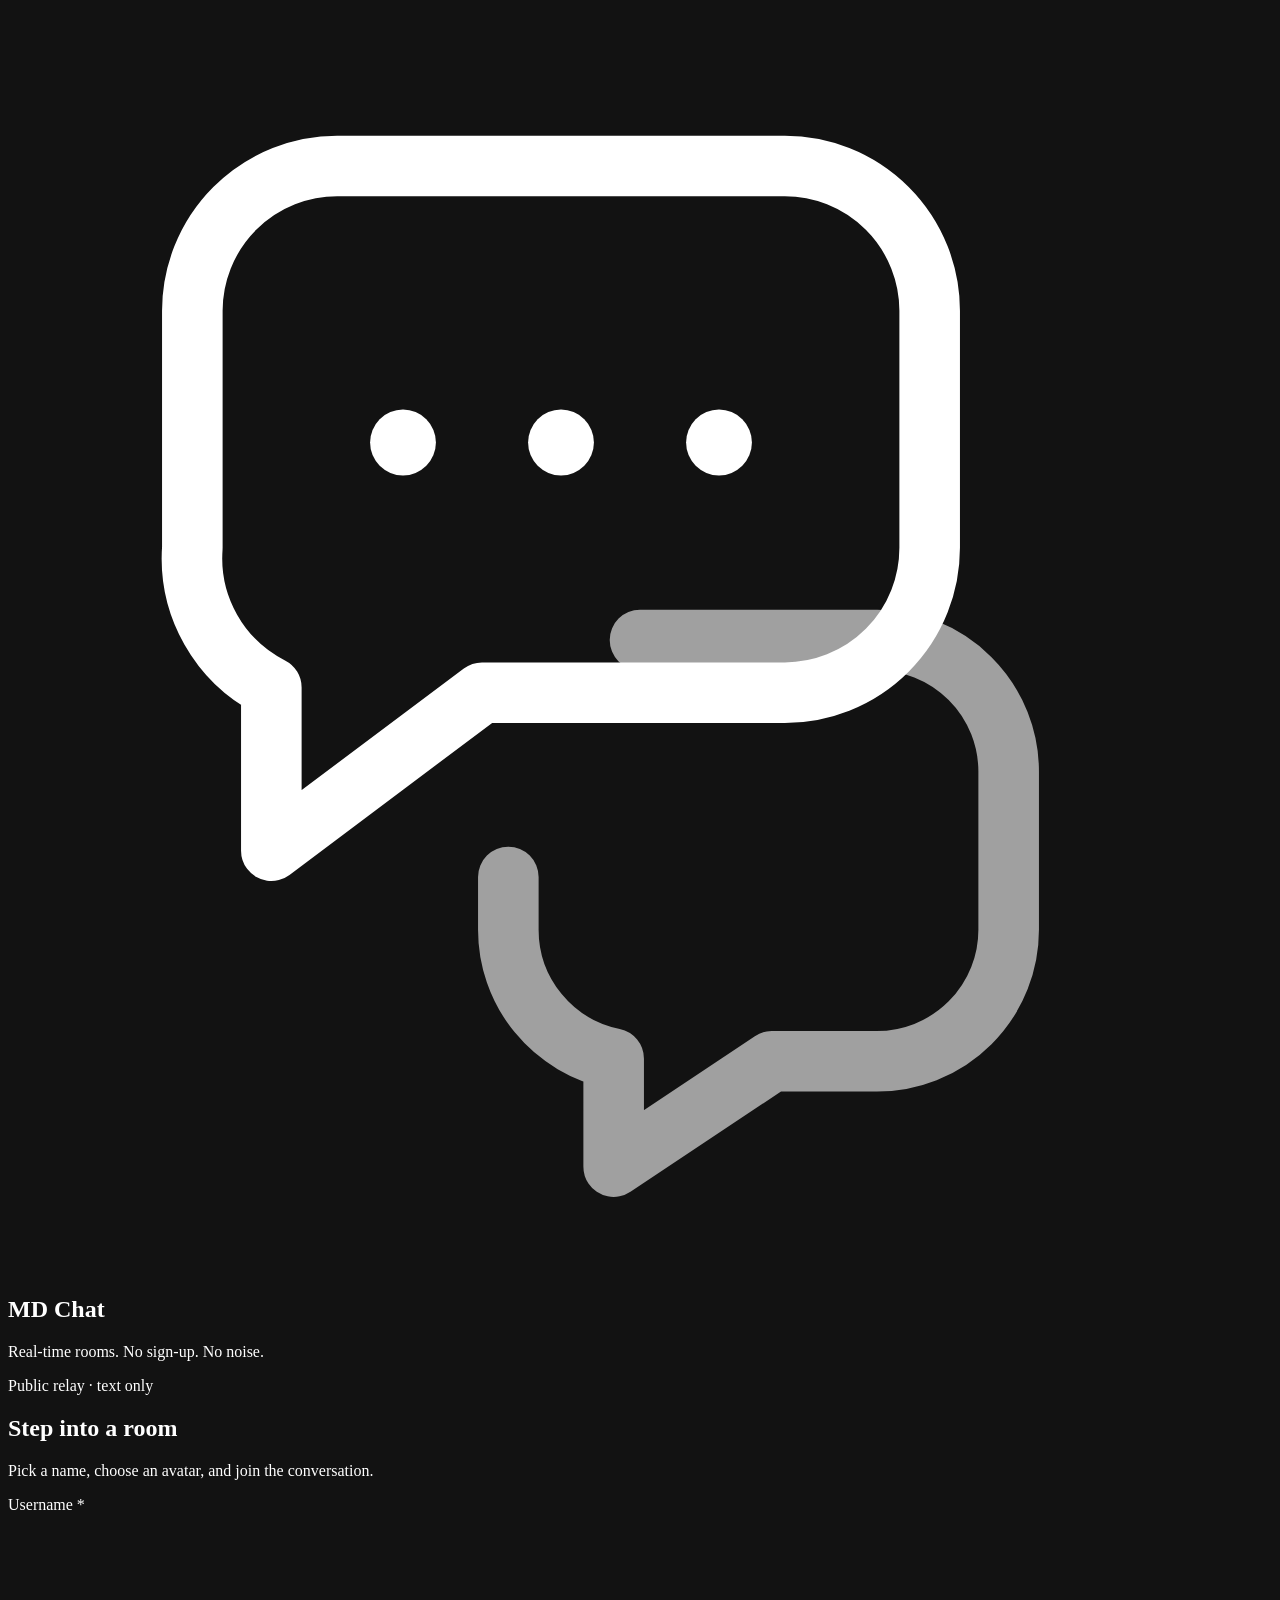
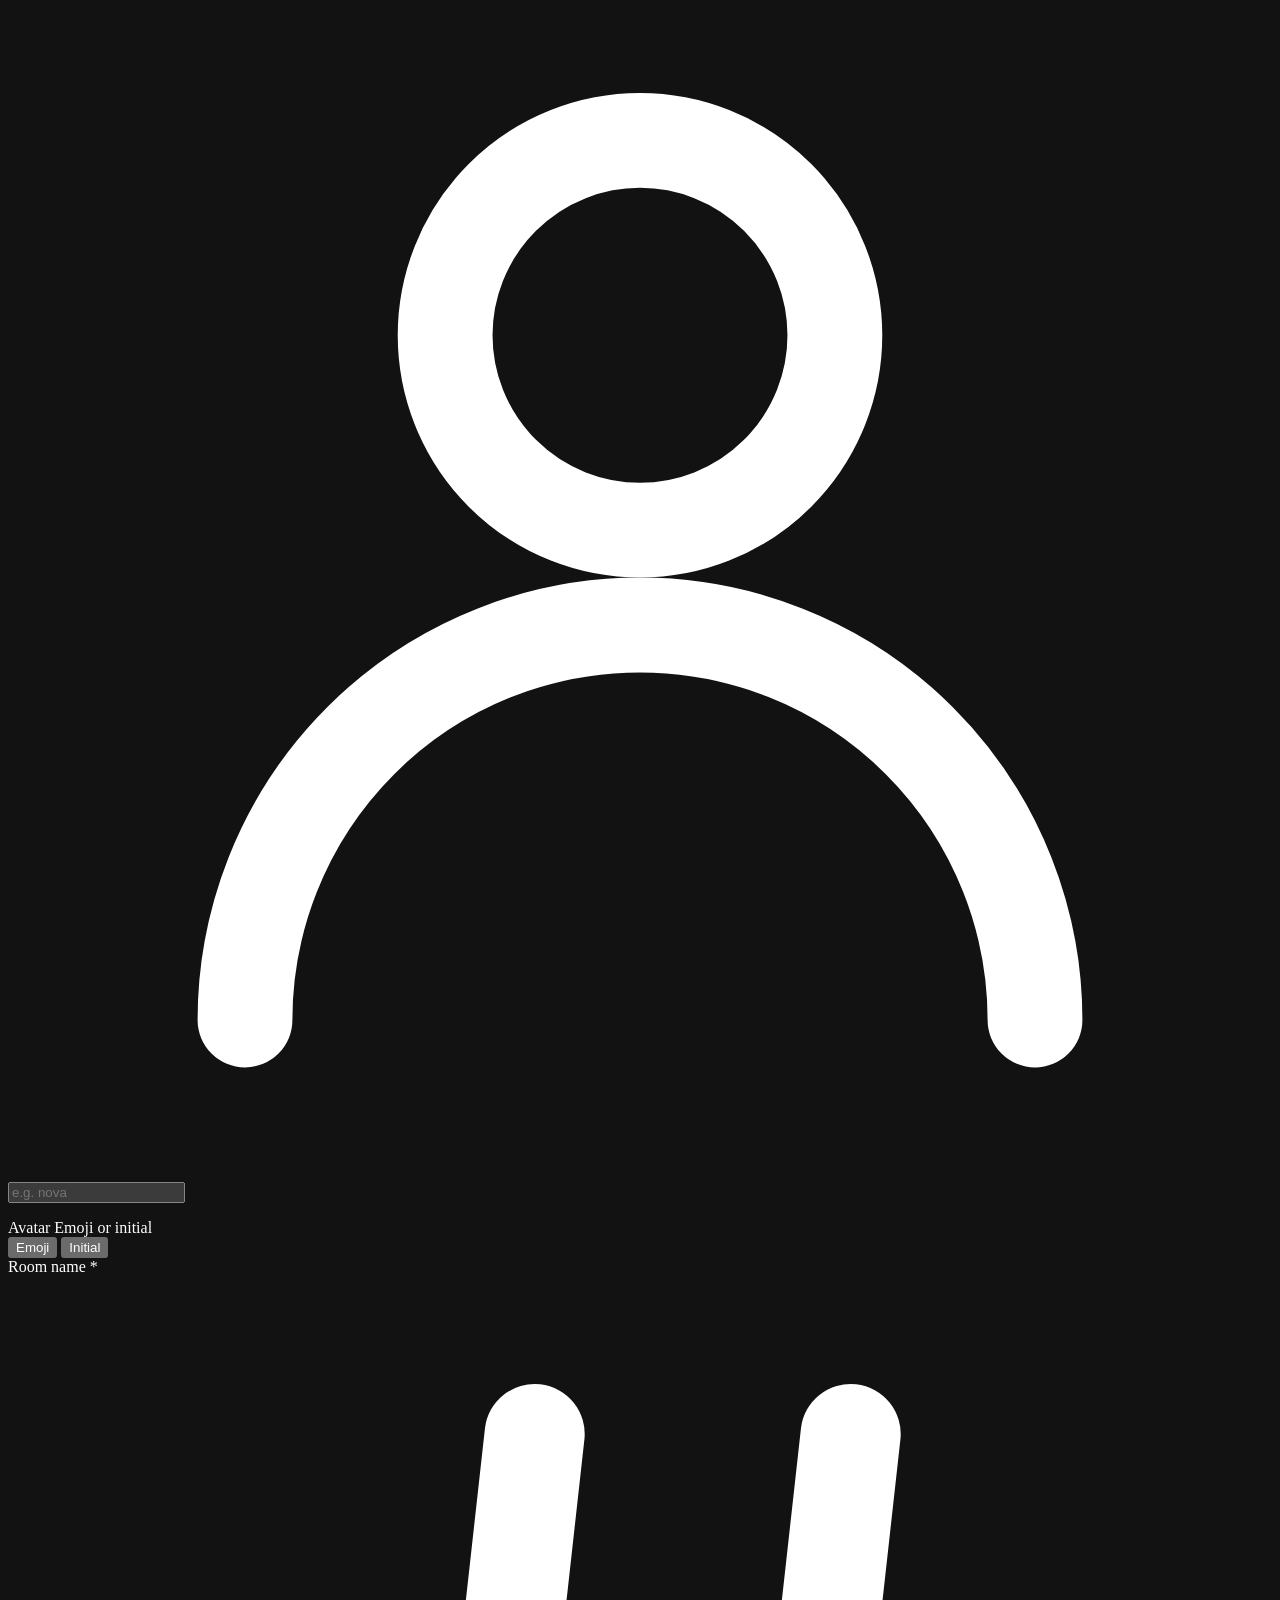
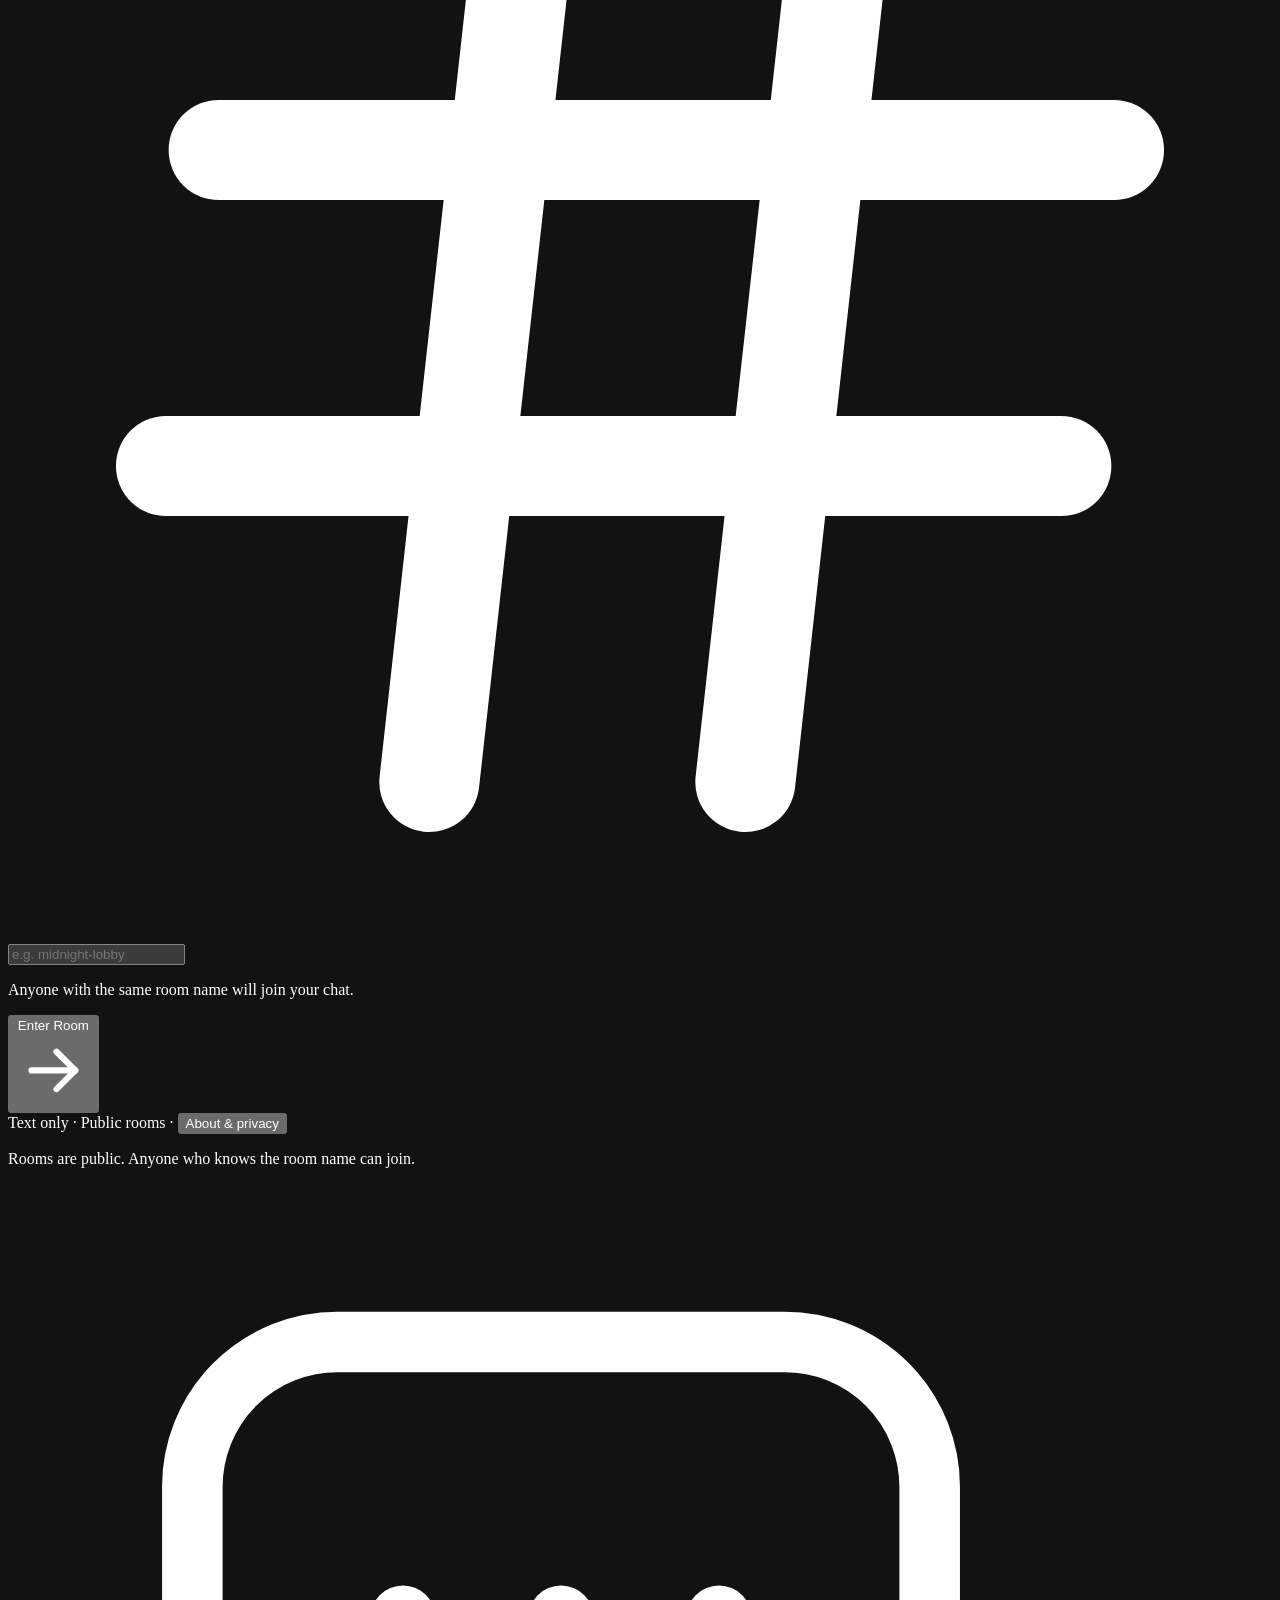
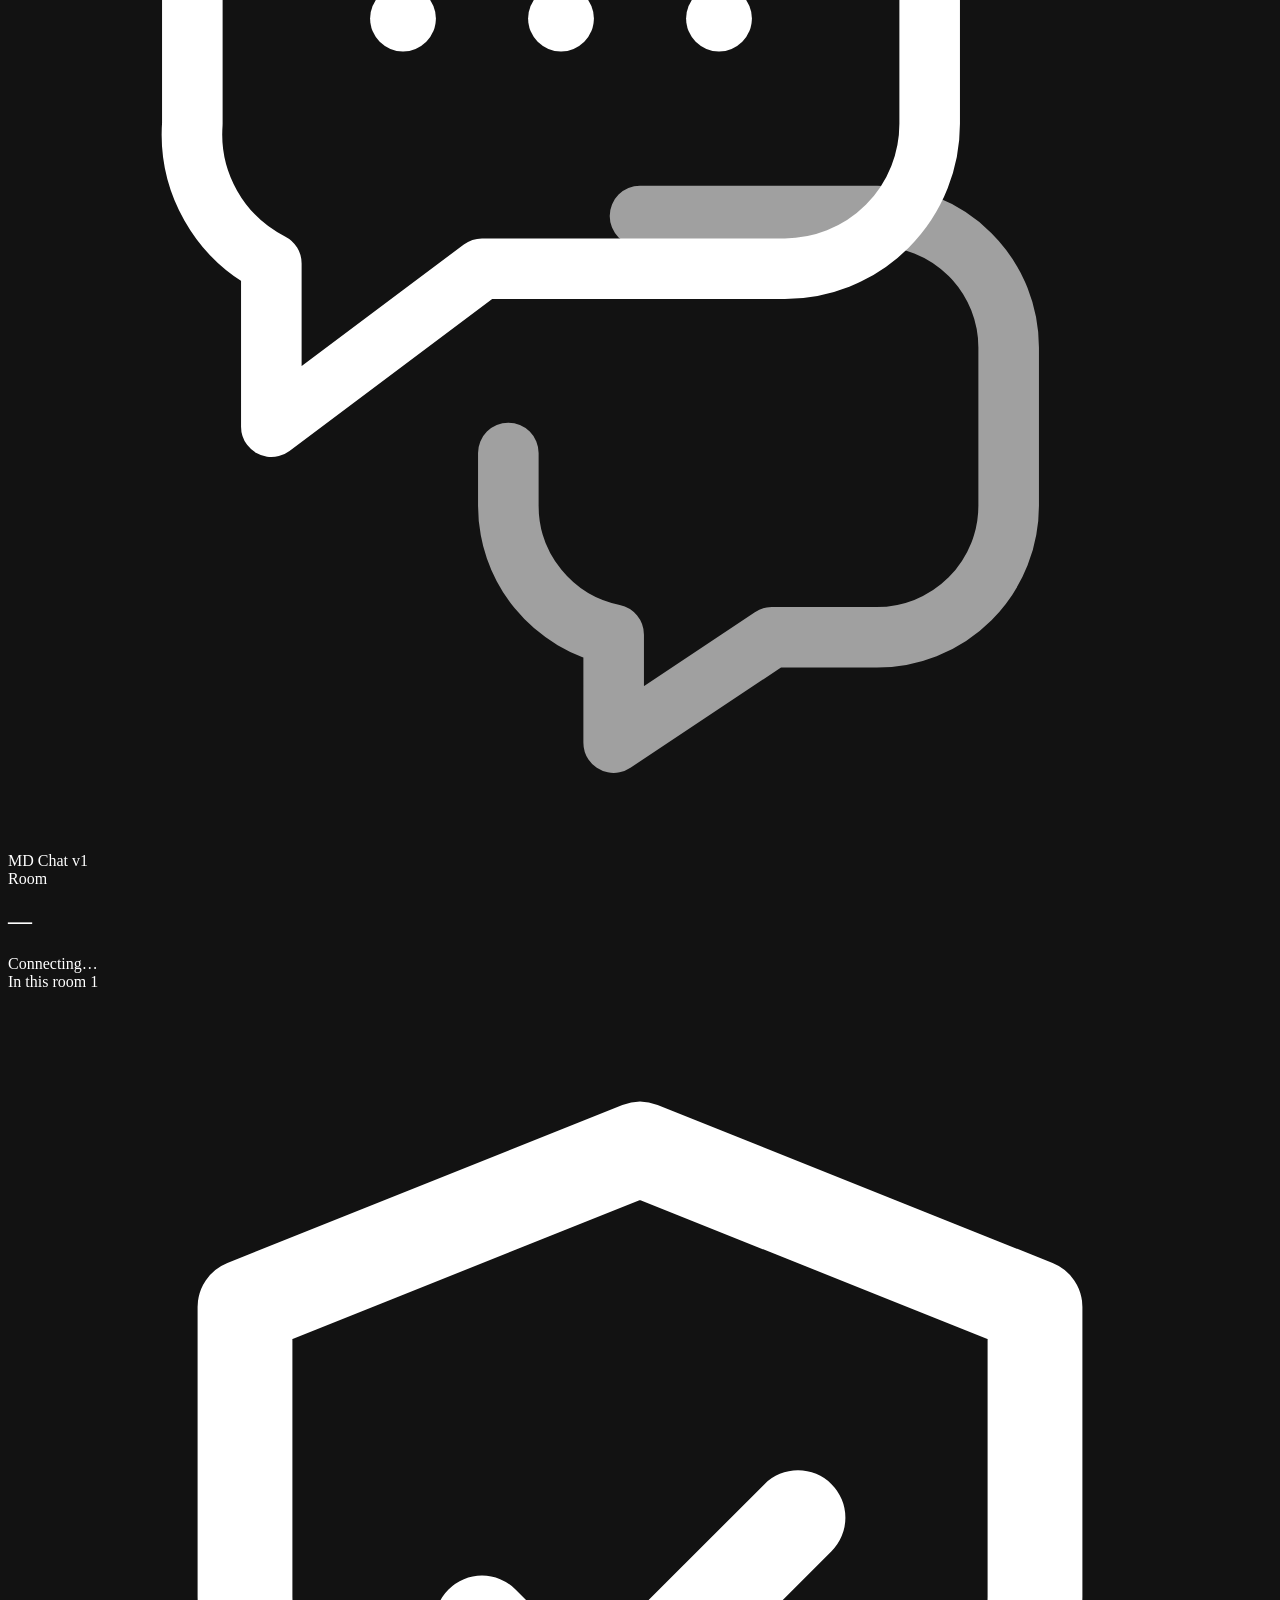
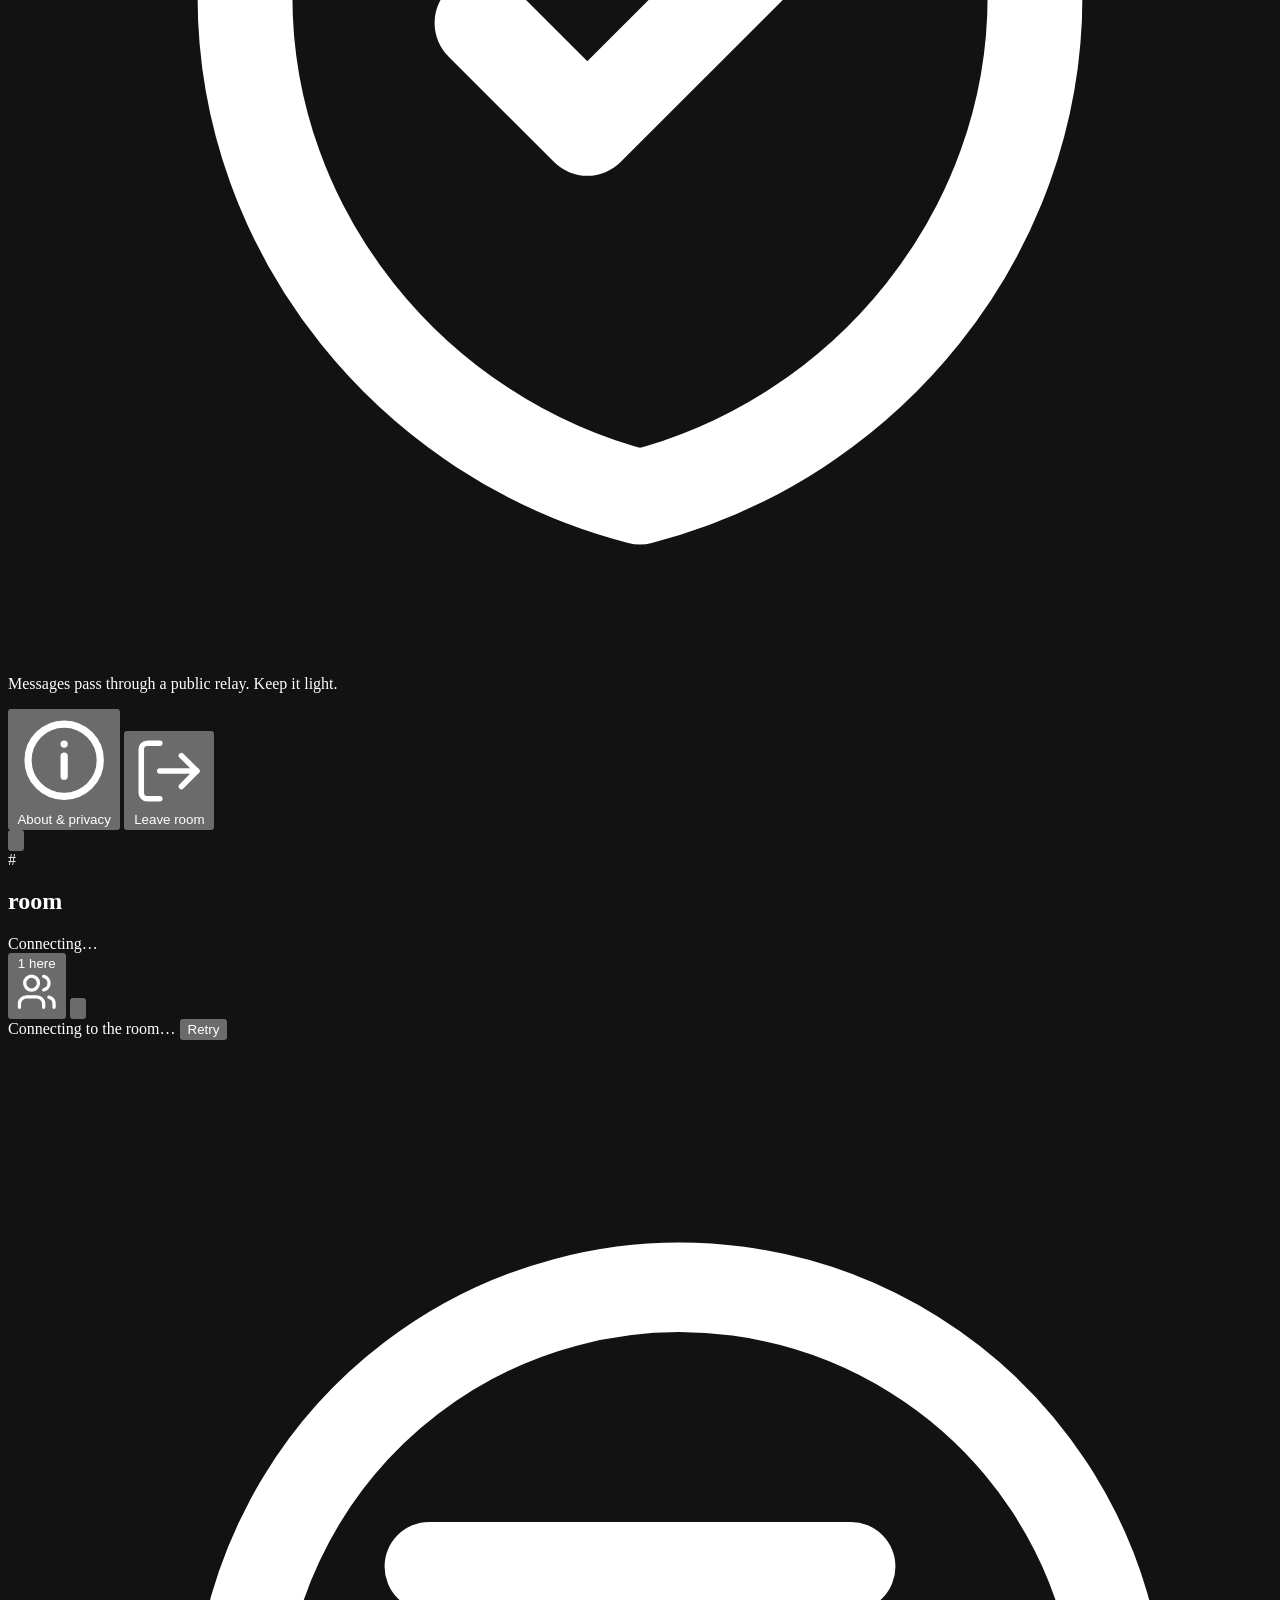
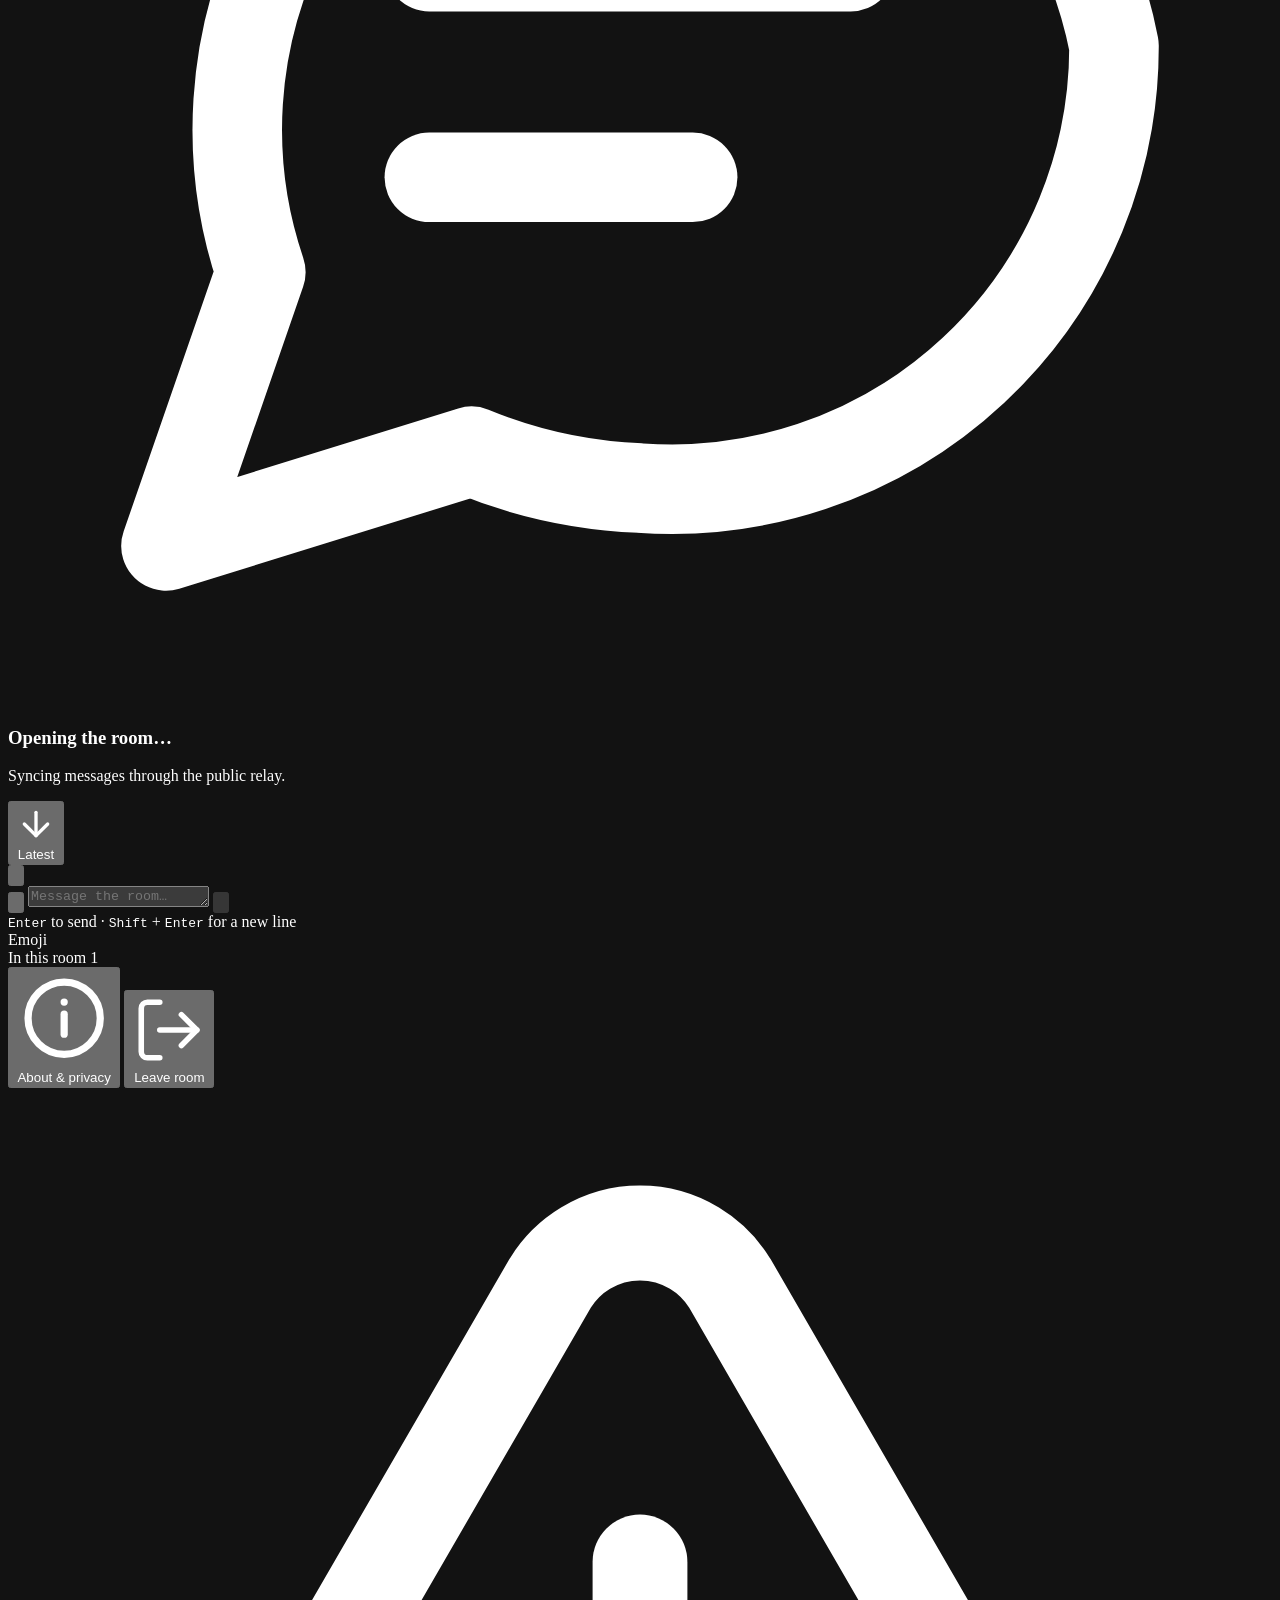
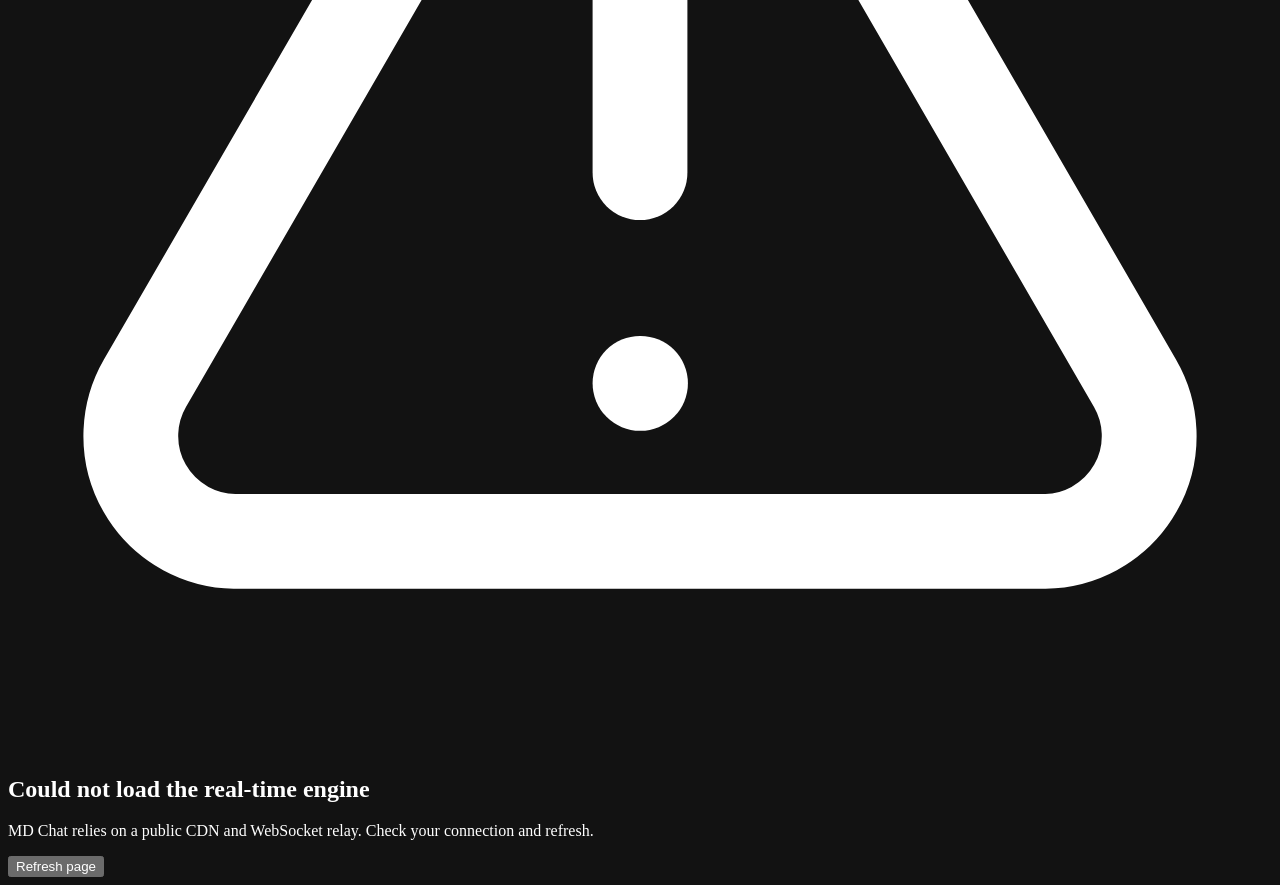
==== commit 2c6310a2: "Add initial HTML structure for MD Chat This file contains the complete HTML structure for the MD Cha" ====
--- a/index.html
+++ b/index.html
@@ -1,1031 +1,523 @@
 <!DOCTYPE html>
-<html lang="en" dir="ltr" data-theme="amoled" data-font="md">
+<html lang="en">
 <head>
-<meta charset="UTF-8">
-<meta name="viewport" content="width=device-width, initial-scale=1, viewport-fit=cover">
-<meta name="theme-color" content="#000000">
-<title>MD Chat</title>
-<link rel="preconnect" href="https://fonts.googleapis.com">
-<link rel="preconnect" href="https://fonts.gstatic.com" crossorigin>
-<link href="https://fonts.googleapis.com/css2?family=Cairo:wght@400;600;700;800&family=Inter:wght@400;500;600;700;800&display=swap" rel="stylesheet">
-<style>
-/* ==================== Design tokens ==================== */
-:root{
-  --bg:#000; --surface:rgba(6,8,12,.92); --surface-solid:#0a0d14; --surface-2:#0f131c;
-  --sheet-bg:#0a0d14; --line:rgba(148,163,184,.10);
-  --text:#eef2f8; --muted:#8b97ad;
-  --bubble-other-bg:linear-gradient(180deg,#10151f,#0c1018);
-  --bubble-other-text:#e6edf8; --bubble-other-border:rgba(148,163,184,.10);
-  --card-bg:linear-gradient(180deg,rgba(16,20,30,.92),rgba(6,8,12,.95));
-  --brand-grad:linear-gradient(90deg,#ffffff,#bfdbfe 55%,#60a5fa);
-  --input-bg:rgba(255,255,255,.028); --input-border:rgba(148,163,184,.14);
-  --icon-bg:rgba(255,255,255,.04); --icon-border:rgba(148,163,184,.12); --icon-color:#b9c6dc;
-  --scroll-thumb:#1b2436;
-  --msg-fs:14.5px;
-  --blue:#3b82f6; --blue-2:#2563eb; --blue-3:#1d4ed8; --cyan:#38bdf8; --green:#22c55e;
-  --glow-sm:0 0 18px rgba(59,130,246,.32);
-  --font:"Cairo","Inter",system-ui,-apple-system,"Segoe UI",Tahoma,Arial,sans-serif;
-}
-[data-theme="dark"]{
-  --bg:#0b1220; --surface:rgba(13,20,34,.92); --surface-solid:#0f1826; --surface-2:#131c2e;
-  --sheet-bg:#0f1826; --line:rgba(148,163,184,.14);
-  --bubble-other-bg:linear-gradient(180deg,#182338,#131c2e);
-  --card-bg:linear-gradient(180deg,rgba(20,28,46,.92),rgba(10,15,26,.95));
-  --input-bg:rgba(255,255,255,.03); --input-border:rgba(148,163,184,.16);
-  --scroll-thumb:#27334d;
-}
-[data-theme="light"]{
-  --bg:#eef2f8; --surface:rgba(255,255,255,.94); --surface-solid:#f5f7fb; --surface-2:#eef2f8;
-  --sheet-bg:#fff; --line:rgba(15,23,42,.10);
-  --text:#0b1220; --muted:#64708a;
-  --bubble-other-bg:#fff; --bubble-other-text:#0b1220; --bubble-other-border:rgba(15,23,42,.08);
-  --card-bg:linear-gradient(180deg,rgba(255,255,255,.96),rgba(248,250,253,.99));
-  --brand-grad:linear-gradient(90deg,#0b1220,#1e40af 55%,#2563eb);
-  --input-bg:rgba(15,23,42,.03); --input-border:rgba(15,23,42,.12);
-  --icon-bg:rgba(15,23,42,.04); --icon-border:rgba(15,23,42,.10); --icon-color:#334155;
-  --scroll-thumb:#cbd5e1;
-}
-html[data-font="sm"]{--msg-fs:13.5px}
-html[data-font="md"]{--msg-fs:14.5px}
-html[data-font="lg"]{--msg-fs:16.5px}
-
-*{box-sizing:border-box;-webkit-tap-highlight-color:transparent}
-html,body{height:100%;margin:0}
-body{font-family:var(--font);background:var(--bg);color:var(--text);overflow:hidden;-webkit-font-smoothing:antialiased;transition:background .25s,color .25s}
-.hidden{display:none!important}
-button{font-family:inherit;cursor:pointer;border:0;background:none;color:inherit}
-input{font-family:inherit}
-::-webkit-scrollbar{width:6px;height:6px}
-::-webkit-scrollbar-track{background:transparent}
-::-webkit-scrollbar-thumb{background:var(--scroll-thumb);border-radius:99px}
-
-/* ==================== Login ==================== */
-.login{position:relative;height:100dvh;display:flex;align-items:center;justify-content:center;padding:24px 20px;overflow:hidden;
-  background:
-    radial-gradient(900px 520px at 50% -18%,rgba(37,99,235,.22),transparent 70%),
-    radial-gradient(620px 420px at 92% 112%,rgba(56,189,248,.10),transparent 70%),
-    var(--bg);
-  transition:background .25s;
-}
-[data-theme="light"] .login{
-  background:
-    radial-gradient(900px 520px at 50% -18%,rgba(37,99,235,.10),transparent 70%),
-    radial-gradient(620px 420px at 92% 112%,rgba(56,189,248,.08),transparent 70%),
-    var(--bg);
-}
-.aurora{position:absolute;inset:0;overflow:hidden;pointer-events:none;z-index:0}
-.aurora span{position:absolute;border-radius:50%;filter:blur(80px);opacity:.45;animation:drift 18s ease-in-out infinite alternate}
-.aurora span:nth-child(1){width:340px;height:340px;top:-90px;right:-60px;background:rgba(37,99,235,.55)}
-.aurora span:nth-child(2){width:300px;height:300px;bottom:-110px;left:-70px;background:rgba(56,189,248,.35);animation-delay:-7s}
-[data-theme="light"] .aurora span{opacity:.22}
-@keyframes drift{from{transform:translate3d(0,0,0) scale(1)}to{transform:translate3d(-24px,26px,0) scale(1.12)}}
-
-.login-card{position:relative;z-index:1;width:100%;max-width:400px;padding:22px 24px 22px;border-radius:26px;
-  background:var(--card-bg);border:1px solid rgba(59,130,246,.16);
-  backdrop-filter:blur(22px);-webkit-backdrop-filter:blur(22px);
-  box-shadow:0 40px 90px -30px #000,0 0 60px -30px rgba(59,130,246,.6);
-  animation:cardIn .5s cubic-bezier(.2,.8,.25,1) both;transition:background .25s;
-}
-@keyframes cardIn{from{opacity:0;transform:translateY(16px) scale(.98)}to{opacity:1;transform:none}}
-.login-card::before{content:"";position:absolute;inset:0;border-radius:inherit;padding:1px;
-  background:linear-gradient(150deg,rgba(59,130,246,.65),rgba(56,189,248,.12) 42%,transparent 72%);
-  -webkit-mask:linear-gradient(#000,#000) content-box,linear-gradient(#000,#000);
-  -webkit-mask-composite:xor;mask-composite:exclude;pointer-events:none}
-.card-top{display:flex;align-items:center;justify-content:space-between;margin-bottom:18px}
-.lang-tabs{display:flex;gap:2px;padding:3px;background:rgba(148,163,184,.10);border-radius:10px;border:1px solid var(--line)}
-.lang-tabs button{padding:5px 10px;border-radius:7px;font-size:11.5px;font-weight:800;color:var(--muted);transition:.15s;letter-spacing:.4px}
-.lang-tabs button.active{background:linear-gradient(135deg,#4f8ef7,#2563eb);color:#fff;box-shadow:0 4px 10px -3px rgba(37,99,235,.7)}
-.icon-btn{width:38px;height:38px;flex:none;border-radius:11px;display:grid;place-items:center;background:var(--icon-bg);border:1px solid var(--icon-border);color:var(--icon-color);transition:.16s}
-.icon-btn:active{transform:scale(.94)}
-.icon-btn svg{width:19px;height:19px}
-.icon-btn:hover{background:rgba(59,130,246,.10);border-color:rgba(59,130,246,.3);color:var(--cyan)}
-
-.brand{display:flex;align-items:center;gap:14px;margin-bottom:22px}
-.logo{width:58px;height:58px;flex:none;border-radius:18px;display:grid;place-items:center;font-weight:800;font-size:19px;letter-spacing:.5px;color:#fff;
-  background:linear-gradient(140deg,#60a5fa,#2563eb 55%,#1d4ed8);
-  box-shadow:0 12px 30px -10px rgba(37,99,235,.9),inset 0 1px 0 rgba(255,255,255,.35);
-  position:relative;overflow:hidden}
-.logo::after{content:"";position:absolute;inset:-40% -60%;background:linear-gradient(115deg,transparent 40%,rgba(255,255,255,.55) 50%,transparent 60%);transform:translateX(-60%);animation:shine 5.5s ease-in-out infinite}
-@keyframes shine{0%,72%{transform:translateX(-120%)}100%{transform:translateX(120%)}}
-.brand-text h1{margin:0;font-size:23px;font-weight:800;letter-spacing:-.3px;background:var(--brand-grad);-webkit-background-clip:text;background-clip:text;color:transparent}
-.brand-text p{margin:3px 0 0;font-size:12px;color:var(--muted)}
-
-.field{position:relative;margin-bottom:12px}
-.field svg{position:absolute;inset-inline-start:15px;top:50%;transform:translateY(-50%);width:19px;height:19px;color:#5c6b85;pointer-events:none;transition:color .2s}
-.field input{width:100%;padding:15px 16px;padding-inline-start:46px;border-radius:14px;font-size:16px;color:var(--text);background:var(--input-bg);border:1px solid var(--input-border);outline:none;transition:.18s}
-.field input::placeholder{color:#5c6b85}
-.field input:focus{background:rgba(59,130,246,.06);border-color:rgba(59,130,246,.65);box-shadow:0 0 0 4px rgba(59,130,246,.13),var(--glow-sm)}
-.field:focus-within svg{color:var(--cyan)}
-
-.primary{width:100%;height:54px;margin-top:6px;border-radius:15px;display:flex;align-items:center;justify-content:center;gap:9px;font-size:16px;font-weight:800;color:#fff;
-  background:linear-gradient(135deg,#4f8ef7,#2563eb 55%,#1d4ed8);
-  box-shadow:0 14px 34px -12px rgba(37,99,235,.95),inset 0 1px 0 rgba(255,255,255,.28);
-  transition:transform .16s,box-shadow .2s,filter .2s;position:relative;overflow:hidden}
-.primary svg{width:19px;height:19px}
-.primary:hover{filter:brightness(1.07);box-shadow:0 18px 42px -12px rgba(37,99,235,1),inset 0 1px 0 rgba(255,255,255,.3)}
-.primary:active{transform:scale(.985)}
-.primary::after{content:"";position:absolute;inset:0;background:linear-gradient(115deg,transparent 45%,rgba(255,255,255,.22) 50%,transparent 55%);transform:translateX(-120%);transition:transform .7s ease}
-.primary:hover::after{transform:translateX(120%)}
-.footnote{margin:15px 0 0;text-align:center;font-size:11.5px;line-height:1.7;color:var(--muted);opacity:.85}
-.shake{animation:shake .35s}
-@keyframes shake{0%,100%{transform:translateX(0)}25%{transform:translateX(-6px)}75%{transform:translateX(6px)}}
-
-/* ==================== Chat ==================== */
-.chat{position:relative;height:100dvh;display:flex;flex-direction:column;background:var(--bg);transition:background .25s}
-.topbar{display:flex;align-items:center;gap:12px;padding:12px 14px;padding-top:calc(12px + env(safe-area-inset-top));
-  background:var(--surface);backdrop-filter:blur(18px);-webkit-backdrop-filter:blur(18px);
-  border-bottom:1px solid var(--line);z-index:5;transition:background .25s}
-.room-info{display:flex;align-items:center;gap:11px;min-width:0;flex:1}
-.avatar{width:42px;height:42px;flex:none;border-radius:14px;display:grid;place-items:center;font-weight:800;font-size:16px;color:#fff;text-transform:uppercase;
-  background:linear-gradient(140deg,#60a5fa,#2563eb 60%,#1e40af);
-  box-shadow:0 6px 18px -6px rgba(37,99,235,.95),inset 0 1px 0 rgba(255,255,255,.3)}
-.room-name{font-size:15px;font-weight:800;letter-spacing:-.2px;white-space:nowrap;overflow:hidden;text-overflow:ellipsis}
-.status{display:flex;align-items:center;gap:6px;font-size:11.5px;color:var(--muted);margin-top:2px}
-.dot{position:relative;width:7px;height:7px;border-radius:50%;background:#ef4444;flex:none;transition:.2s}
-.dot.on{background:var(--green);box-shadow:0 0 10px rgba(34,197,94,.9)}
-.dot.on::after{content:"";position:absolute;inset:-4px;border-radius:50%;border:1px solid rgba(34,197,94,.55);animation:pulse 2s ease-out infinite}
-@keyframes pulse{0%{transform:scale(.6);opacity:.9}100%{transform:scale(1.8);opacity:0}}
-
-.messages{flex:1;overflow-y:auto;overscroll-behavior:contain;padding:16px 14px 8px;display:flex;flex-direction:column;gap:8px;scroll-behavior:smooth;
-  background:radial-gradient(760px 320px at 50% 0%,rgba(37,99,235,.075),transparent 72%)}
-[data-theme="light"] .messages{background:radial-gradient(760px 320px at 50% 0%,rgba(37,99,235,.06),transparent 72%)}
-
-.msg{display:flex;max-width:80%;animation:rise .22s ease-out both}
-.msg.mine{align-self:flex-end;justify-content:flex-end}
-.msg.other{align-self:flex-start;justify-content:flex-start}
-.msg.grouped{margin-top:-4px}
-@keyframes rise{from{opacity:0;transform:translateY(9px)}to{opacity:1;transform:none}}
-.bubble{padding:9px 13px 8px;border-radius:18px;font-size:var(--msg-fs);line-height:1.6;word-wrap:break-word;overflow-wrap:anywhere;position:relative;transition:font-size .2s}
-.mine .bubble{color:#fff;background:linear-gradient(140deg,#3b82f6,#2563eb 55%,#1d4ed8);border-end-end-radius:6px;
-  box-shadow:0 8px 24px -10px rgba(37,99,235,.85),inset 0 1px 0 rgba(255,255,255,.18)}
-.other .bubble{color:var(--bubble-other-text);background:var(--bubble-other-bg);border:1px solid var(--bubble-other-border);border-end-start-radius:6px;
-  box-shadow:0 6px 18px -14px #000}
-.author{font-size:12px;font-weight:800;color:#7dd3fc;margin-bottom:3px;letter-spacing:.1px}
-[data-theme="light"] .author{color:#1d4ed8}
-.time{display:block;margin-top:4px;font-size:10px;font-weight:500;opacity:.55;text-align:end;font-family:"Inter",var(--font);letter-spacing:.3px}
-.bubble.no-time .time{display:none}
-
-.day{align-self:center;display:flex;align-items:center;gap:10px;width:100%;margin:10px 0 2px;font-size:11px;font-weight:600;color:var(--muted)}
-.day::before,.day::after{content:"";flex:1;height:1px;background:linear-gradient(90deg,transparent,var(--line),transparent)}
-.day span{padding:4px 12px;border-radius:99px;background:rgba(59,130,246,.08);border:1px solid rgba(59,130,246,.14)}
-
-.sys{align-self:center;max-width:88%;text-align:center;font-size:11.5px;color:var(--muted);background:rgba(59,130,246,.07);border:1px solid rgba(59,130,246,.14);padding:6px 14px;border-radius:99px}
-
-.empty{flex:1;display:flex;flex-direction:column;align-items:center;justify-content:center;gap:14px;text-align:center;padding:30px 20px;animation:rise .4s ease-out both}
-.empty-ic{width:74px;height:74px;border-radius:24px;display:grid;place-items:center;
-  background:radial-gradient(circle at 50% 30%,rgba(59,130,246,.22),rgba(59,130,246,.05));
-  border:1px solid rgba(59,130,246,.22);
-  box-shadow:0 0 40px -12px rgba(59,130,246,.7),inset 0 1px 0 rgba(255,255,255,.08)}
-.empty-ic svg{width:32px;height:32px;color:#60a5fa}
-.empty h3{margin:0;font-size:16px;font-weight:800;color:var(--text)}
-.empty p{margin:0;font-size:12.5px;color:var(--muted);line-height:1.7;max-width:240px;white-space:pre-line}
-
-.scroll-btn{position:absolute;inset-inline-start:16px;bottom:calc(86px + env(safe-area-inset-bottom));width:42px;height:42px;border-radius:50%;display:grid;place-items:center;
-  background:var(--surface-solid);border:1px solid rgba(59,130,246,.28);color:#bfdbfe;
-  box-shadow:0 10px 26px -10px #000,var(--glow-sm);backdrop-filter:blur(10px);z-index:6;transition:.2s}
-[data-theme="light"] .scroll-btn{color:#1d4ed8}
-.scroll-btn svg{width:20px;height:20px}
-.scroll-btn:active{transform:scale(.92)}
-
-.composer{display:flex;align-items:center;gap:10px;padding:10px 12px;padding-bottom:calc(10px + env(safe-area-inset-bottom));
-  background:var(--surface);backdrop-filter:blur(18px);-webkit-backdrop-filter:blur(18px);border-top:1px solid var(--line);transition:background .25s}
-.input-wrap{flex:1;position:relative;display:flex;align-items:center}
-.input-wrap input{width:100%;padding:14px 18px;border-radius:99px;font-size:16px;color:var(--text);background:var(--input-bg);border:1px solid var(--input-border);outline:none;transition:.18s}
-.input-wrap input::placeholder{color:#5c6b85}
-.input-wrap input:focus{background:rgba(59,130,246,.06);border-color:rgba(59,130,246,.6);box-shadow:0 0 0 3px rgba(59,130,246,.12),var(--glow-sm)}
-.send{width:50px;height:50px;flex:none;border-radius:50%;display:grid;place-items:center;color:#fff;
-  background:linear-gradient(140deg,#4f8ef7,#2563eb 60%,#1d4ed8);
-  box-shadow:0 12px 28px -10px rgba(37,99,235,.95),inset 0 1px 0 rgba(255,255,255,.3);
-  transition:transform .16s,filter .2s,opacity .2s}
-.send svg{width:21px;height:21px;margin-inline-start:2px}
-[dir="rtl"] .send svg{transform:scaleX(-1)}
-.send:hover{filter:brightness(1.08)}
-.send:active{transform:scale(.92)}
-.send:disabled{opacity:.45;box-shadow:none}
-
-/* ==================== Settings sheet ==================== */
-.sheet-wrap{position:fixed;inset:0;z-index:100;display:flex;align-items:flex-end;justify-content:center;pointer-events:none}
-.sheet-wrap.open{pointer-events:auto}
-.sheet-overlay{position:absolute;inset:0;background:rgba(0,0,0,.65);opacity:0;transition:opacity .25s;backdrop-filter:blur(4px)}
-.sheet-wrap.open .sheet-overlay{opacity:1}
-.sheet{position:relative;width:100%;background:var(--sheet-bg);border-radius:24px 24px 0 0;border-top:1px solid var(--line);
-  transform:translateY(100%);transition:transform .32s cubic-bezier(.22,.9,.26,1);max-height:88vh;overflow-y:auto;z-index:1;
-  box-shadow:0 -20px 60px -20px #000;transition:transform .32s cubic-bezier(.22,.9,.26,1),background .25s}
-.sheet-wrap.open .sheet{transform:translateY(0)}
-.sheet-handle{width:40px;height:4px;border-radius:99px;background:rgba(148,163,184,.35);margin:10px auto 0}
-.sheet-head{display:flex;align-items:center;justify-content:space-between;padding:14px 20px 12px;position:sticky;top:0;background:var(--sheet-bg);border-bottom:1px solid var(--line);z-index:1;transition:background .25s}
-.sheet-head h2{margin:0;font-size:17px;font-weight:800;letter-spacing:-.2px}
-.sheet-body{padding:0 20px 28px}
-.sec-title{font-size:10.5px;font-weight:800;letter-spacing:1.4px;text-transform:uppercase;color:var(--muted);margin:20px 0 2px}
-.row{display:flex;align-items:center;justify-content:space-between;gap:14px;padding:14px 0;border-bottom:1px solid var(--line);width:100%;text-align:start;font-family:inherit;color:inherit;transition:.15s}
-.row:last-child{border-bottom:0}
-.row-label{font-size:14.5px;font-weight:600}
-.row-btn:hover .row-label{color:var(--cyan)}
-.row-btn:active{opacity:.7}
-.row-btn .chev{width:18px;height:18px;color:var(--muted);flex:none}
-.row.col{flex-direction:column;align-items:stretch;gap:10px}
-
-.switch{width:44px;height:26px;border-radius:99px;background:rgba(148,163,184,.25);position:relative;transition:background .2s;flex:none;border:0;cursor:pointer}
-.switch::after{content:"";position:absolute;top:3px;inset-inline-start:3px;width:20px;height:20px;border-radius:50%;background:#fff;box-shadow:0 2px 6px rgba(0,0,0,.3);transition:inset-inline-start .22s cubic-bezier(.2,.8,.25,1)}
-.switch.on{background:linear-gradient(135deg,#4f8ef7,#2563eb)}
-.switch.on::after{inset-inline-start:calc(100% - 23px)}
-
-.seg{display:flex;gap:4px;padding:4px;background:rgba(148,163,184,.08);border-radius:12px;border:1px solid var(--line);width:100%}
-.seg button{flex:1;padding:8px 6px;border-radius:9px;font-size:12.5px;font-weight:700;color:var(--muted);transition:.16s;white-space:nowrap;letter-spacing:.2px}
-.seg button.active{background:linear-gradient(135deg,#4f8ef7,#2563eb);color:#fff;box-shadow:0 4px 12px -4px rgba(37,99,235,.7)}
-.about{text-align:center;padding:22px 0 4px;font-size:11.5px;color:var(--muted);line-height:1.7}
-.about strong{color:var(--text);font-weight:800}
-.about .ver{font-family:"Inter",var(--font);letter-spacing:.5px;opacity:.7}
-
-#toast{position:fixed;inset-inline-start:50%;bottom:calc(80px + env(safe-area-inset-bottom));transform:translateX(-50%);padding:10px 18px;border-radius:99px;
-  background:rgba(15,19,28,.96);border:1px solid rgba(59,130,246,.3);color:#bfdbfe;font-size:13px;font-weight:600;z-index:300;
-  box-shadow:0 10px 30px -10px #000,0 0 20px rgba(59,130,246,.3);opacity:0;transition:opacity .2s;pointer-events:none;white-space:nowrap}
-
-@media (min-width:640px){
-  .sheet-wrap{align-items:center}
-  .sheet{width:440px;max-width:calc(100vw - 40px);border-radius:24px;transform:translateY(24px) scale(.97);opacity:0;max-height:82vh;
-    transition:transform .3s cubic-bezier(.2,.8,.25,1),opacity .3s,background .25s;border:1px solid var(--line)}
-  .sheet-wrap.open .sheet{transform:none;opacity:1}
-  .sheet-handle{display:none}
-  .sheet-head{border-radius:24px 24px 0 0}
-}
-@media (max-width:360px){.brand-text h1{font-size:21px}.bubble{font-size:14px}}
-@media (prefers-reduced-motion:reduce){*{animation:none!important;transition:none!important}}
-</style>
+  <meta charset="UTF-8" />
+  <meta name="viewport" content="width=device-width, initial-scale=1, viewport-fit=cover" />
+  <meta name="theme-color" content="#000000" />
+  <meta name="color-scheme" content="dark" />
+  <meta
+    name="description"
+    content="MD Chat is a text-only, real-time room-based chat demo. No accounts, no media, no API keys."
+  />
+  <title>MD Chat — Real-time rooms</title>
+
+  <link rel="icon" href="data:image/svg+xml,%3Csvg xmlns='http://www.w3.org/2000/svg' viewBox='0 0 32 32'%3E%3Crect width='32' height='32' rx='9' fill='%230A84FF'/%3E%3Cpath d='M8.5 11h15v8.5h-9l-6 4.5V11Z' fill='%23fff'/%3E%3C/svg%3E" />
+
+  <link rel="preconnect" href="https://fonts.googleapis.com" />
+  <link rel="preconnect" href="https://fonts.gstatic.com" crossorigin />
+  <link
+    href="https://fonts.googleapis.com/css2?family=Inter:wght@400;500;600;700;800&display=swap"
+    rel="stylesheet"
+  />
+  <link rel="stylesheet" href="./styles.css" />
+
+  <script type="importmap">
+    {
+      "imports": {
+        "yjs": "https://esm.sh/yjs@13.6.27",
+        "y-websocket": "https://esm.sh/y-websocket@1.5.4?external=yjs"
+      }
+    }
+  </script>
 </head>
 <body>
-
-<!-- ==================== Login ==================== -->
-<div id="login" class="login">
-  <div class="aurora"><span></span><span></span></div>
-
-  <div class="login-card">
-    <div class="card-top">
-      <div class="lang-tabs">
-        <button data-set="lang:en">EN</button>
-        <button data-set="lang:ar">ع</button>
-      </div>
-      <button class="icon-btn" data-open-settings aria-label="Settings">
-        <svg viewBox="0 0 24 24" fill="none" stroke="currentColor" stroke-width="1.8" stroke-linecap="round" stroke-linejoin="round">
-          <circle cx="12" cy="12" r="3.2"/>
-          <path d="M12 2v3M12 19v3M4.2 4.2l2.1 2.1M17.7 17.7l2.1 2.1M2 12h3M19 12h3M4.2 19.8l2.1-2.1M17.7 6.3l2.1-2.1"/>
+  <div class="ambient" aria-hidden="true"></div>
+  <div class="noise" aria-hidden="true"></div>
+
+  <div id="app" class="app">
+    <!-- ================================================================
+         LANDING
+    ================================================================= -->
+    <section id="landingScreen" class="landing screen">
+      <div class="landing-inner">
+        <div class="landing-brand">
+          <span class="logo logo-lg" aria-hidden="true">
+            <svg viewBox="0 0 48 48" fill="none" stroke="currentColor" stroke-width="2.3"
+              stroke-linecap="round" stroke-linejoin="round">
+              <path d="M7 11.5A5.5 5.5 0 0 1 12.5 6h17A5.5 5.5 0 0 1 35 11.5v9A5.5 5.5 0 0 1 29.5 26H18l-8 6v-6.2A5.5 5.5 0 0 1 7 20.5v-9Z" />
+              <path d="M24 24h9a5 5 0 0 1 5 5v6a5 5 0 0 1-5 5h-4l-6 4v-4.1A5 5 0 0 1 19 35v-2" opacity=".6" />
+              <circle cx="15" cy="16.5" r="1.25" fill="currentColor" stroke="none" />
+              <circle cx="21" cy="16.5" r="1.25" fill="currentColor" stroke="none" />
+              <circle cx="27" cy="16.5" r="1.25" fill="currentColor" stroke="none" />
+            </svg>
+          </span>
+          <div>
+            <h1 class="landing-title">MD <span>Chat</span></h1>
+            <p class="landing-subtitle">Real-time rooms. No sign-up. No noise.</p>
+          </div>
+        </div>
+
+        <div class="entry-card">
+          <div class="entry-head">
+            <span class="eyebrow"><span class="live-dot"></span> Public relay · text only</span>
+            <h2>Step into a room</h2>
+            <p>Pick a name, choose an avatar, and join the conversation.</p>
+          </div>
+
+          <form id="joinForm" novalidate>
+            <div class="field">
+              <label for="username">Username <span class="req">*</span></label>
+              <div class="input-wrap">
+                <svg viewBox="0 0 24 24" fill="none" stroke="currentColor" stroke-width="1.8"
+                  stroke-linecap="round" stroke-linejoin="round" aria-hidden="true">
+                  <circle cx="12" cy="8" r="3.7" />
+                  <path d="M4.5 21a7.5 7.5 0 0 1 15 0" />
+                </svg>
+                <input
+                  id="username"
+                  class="input"
+                  type="text"
+                  name="username"
+                  placeholder="e.g. nova"
+                  maxlength="20"
+                  autocomplete="nickname"
+                  autocapitalize="none"
+                  spellcheck="false"
+                  required
+                  aria-describedby="usernameError"
+                />
+              </div>
+              <p id="usernameError" class="field-error" role="alert"></p>
+            </div>
+
+            <div class="field">
+              <div class="label-row">
+                <span class="label">Avatar</span>
+                <span class="label-hint">Emoji or initial</span>
+              </div>
+
+              <div class="avatar-stage">
+                <div id="avatarPreview" class="avatar avatar-preview" aria-label="Avatar preview"></div>
+
+                <div class="avatar-controls">
+                  <div class="avatar-tabs" role="tablist" aria-label="Avatar style">
+                    <button
+                      type="button"
+                      id="tabEmoji"
+                      class="avatar-tab"
+                      role="tab"
+                      aria-selected="true"
+                      aria-controls="emojiPanel"
+                      data-mode="emoji"
+                    >Emoji</button>
+                    <button
+                      type="button"
+                      id="tabInitial"
+                      class="avatar-tab"
+                      role="tab"
+                      aria-selected="false"
+                      aria-controls="initialPanel"
+                      data-mode="initial"
+                    >Initial</button>
+                  </div>
+
+                  <div id="emojiPanel" class="emoji-grid" role="tabpanel" aria-labelledby="tabEmoji"></div>
+                  <div id="initialPanel" class="color-grid hidden" role="tabpanel" aria-labelledby="tabInitial"></div>
+                </div>
+              </div>
+            </div>
+
+            <div class="field">
+              <label for="roomName">Room name <span class="req">*</span></label>
+              <div class="input-wrap">
+                <svg viewBox="0 0 24 24" fill="none" stroke="currentColor" stroke-width="1.9"
+                  stroke-linecap="round" stroke-linejoin="round" aria-hidden="true">
+                  <path d="M10 3 8 21" />
+                  <path d="M16 3 14 21" />
+                  <path d="M4 9h17" />
+                  <path d="M3 15h17" />
+                </svg>
+                <input
+                  id="roomName"
+                  class="input"
+                  type="text"
+                  name="roomName"
+                  placeholder="e.g. midnight-lobby"
+                  maxlength="30"
+                  autocomplete="off"
+                  autocapitalize="none"
+                  spellcheck="false"
+                  required
+                  aria-describedby="roomHelp roomError"
+                />
+              </div>
+              <p id="roomHelp" class="helper">Anyone with the same room name will join your chat.</p>
+              <p id="roomError" class="field-error" role="alert"></p>
+            </div>
+
+            <button type="submit" id="joinBtn" class="btn btn-primary btn-full">
+              <span>Enter Room</span>
+              <svg viewBox="0 0 24 24" fill="none" stroke="currentColor" stroke-width="2"
+                stroke-linecap="round" stroke-linejoin="round" aria-hidden="true">
+                <path d="M5 12h14" />
+                <path d="m13 6 6 6-6 6" />
+              </svg>
+            </button>
+          </form>
+
+          <div class="entry-foot">
+            <span>Text only</span>
+            <span class="dot-sep">·</span>
+            <span>Public rooms</span>
+            <span class="dot-sep">·</span>
+            <button type="button" id="landingAbout" class="link-btn">About &amp; privacy</button>
+          </div>
+        </div>
+
+        <p class="landing-note">
+          Rooms are public. Anyone who knows the room name can join.
+        </p>
+      </div>
+    </section>
+
+    <!-- ================================================================
+         CHAT
+    ================================================================= -->
+    <section id="chatScreen" class="chat-screen screen hidden">
+      <aside class="sidebar">
+        <div class="sidebar-inner">
+          <div class="sidebar-brand">
+            <span class="logo logo-sm" aria-hidden="true">
+              <svg viewBox="0 0 48 48" fill="none" stroke="currentColor" stroke-width="2.3"
+                stroke-linecap="round" stroke-linejoin="round">
+                <path d="M7 11.5A5.5 5.5 0 0 1 12.5 6h17A5.5 5.5 0 0 1 35 11.5v9A5.5 5.5 0 0 1 29.5 26H18l-8 6v-6.2A5.5 5.5 0 0 1 7 20.5v-9Z" />
+                <path d="M24 24h9a5 5 0 0 1 5 5v6a5 5 0 0 1-5 5h-4l-6 4v-4.1A5 5 0 0 1 19 35v-2" opacity=".6" />
+                <circle cx="15" cy="16.5" r="1.25" fill="currentColor" stroke="none" />
+                <circle cx="21" cy="16.5" r="1.25" fill="currentColor" stroke="none" />
+                <circle cx="27" cy="16.5" r="1.25" fill="currentColor" stroke="none" />
+              </svg>
+            </span>
+            <span class="brand-name">MD Chat</span>
+            <span class="brand-version">v1</span>
+          </div>
+
+          <div class="room-panel">
+            <span class="panel-label">Room</span>
+            <h2 id="sidebarRoom">—</h2>
+            <div class="room-meta">
+              <span id="sidebarStatusDot" class="status-dot connecting"></span>
+              <span id="sidebarStatusText">Connecting…</span>
+            </div>
+          </div>
+
+          <div class="people-head">
+            <span>In this room</span>
+            <span id="desktopOnlineCount" class="count-badge">1</span>
+          </div>
+
+          <div id="onlineListDesktop" class="online-list" role="list" aria-label="Online users"></div>
+
+          <div class="sidebar-spacer"></div>
+
+          <div class="sidebar-tip">
+            <svg viewBox="0 0 24 24" fill="none" stroke="currentColor" stroke-width="1.8"
+              stroke-linecap="round" stroke-linejoin="round" aria-hidden="true">
+              <path d="M12 3 4.5 6v5.5c0 4.5 3.2 8.4 7.5 9.5 4.3-1.1 7.5-5 7.5-9.5V6L12 3Z" />
+              <path d="m9 12 2 2 4-4" />
+            </svg>
+            <p>Messages pass through a public relay. Keep it light.</p>
+          </div>
+
+          <div class="sidebar-actions">
+            <button type="button" id="aboutBtn" class="sidebar-action">
+              <svg viewBox="0 0 24 24" fill="none" stroke="currentColor" stroke-width="1.8"
+                stroke-linecap="round" stroke-linejoin="round" aria-hidden="true">
+                <circle cx="12" cy="12" r="9" />
+                <path d="M12 11v5" />
+                <path d="M12 8h.01" />
+              </svg>
+              About &amp; privacy
+            </button>
+            <button type="button" id="leaveBtn" class="sidebar-action danger">
+              <svg viewBox="0 0 24 24" fill="none" stroke="currentColor" stroke-width="1.8"
+                stroke-linecap="round" stroke-linejoin="round" aria-hidden="true">
+                <path d="M9 21H5a2 2 0 0 1-2-2V5a2 2 0 0 1 2-2h4" />
+                <path d="m16 17 5-5-5-5" />
+                <path d="M21 12H9" />
+              </svg>
+              Leave room
+            </button>
+          </div>
+        </div>
+      </aside>
+
+      <main class="chat-main">
+        <header class="topbar">
+          <button type="button" id="mobileLeave" class="icon-btn mobile-only" aria-label="Leave room">
+            <svg viewBox="0 0 24 24" fill="none" stroke="currentColor" stroke-width="2"
+              stroke-linecap="round" stroke-linejoin="round" aria-hidden="true">
+              <path d="M19 12H5" />
+              <path d="m11 18-6-6 6-6" />
+            </svg>
+          </button>
+
+          <div class="topbar-title">
+            <div class="topbar-room-row">
+              <span class="hash" aria-hidden="true">#</span>
+              <h2 id="topbarRoom">room</h2>
+            </div>
+            <div class="status-line">
+              <span id="topbarStatusDot" class="status-dot connecting"></span>
+              <span id="topbarStatusText">Connecting…</span>
+            </div>
+          </div>
+
+          <button
+            type="button"
+            id="peopleBtn"
+            class="online-chip mobile-only"
+            aria-expanded="false"
+            aria-controls="peoplePopover"
+            aria-label="Show online users"
+          >
+            <span class="live-dot"></span>
+            <span id="mobileOnlineCount">1</span>
+            <span>here</span>
+            <svg viewBox="0 0 24 24" fill="none" stroke="currentColor" stroke-width="1.9"
+              stroke-linecap="round" stroke-linejoin="round" aria-hidden="true">
+              <path d="M16 21v-2a4 4 0 0 0-4-4H6a4 4 0 0 0-4 4v2" />
+              <circle cx="9" cy="7" r="4" />
+              <path d="M22 21v-2a4 4 0 0 0-3-3.9" />
+              <path d="M16 3.1a4 4 0 0 1 0 7.8" />
+            </svg>
+          </button>
+
+          <button type="button" id="topbarAbout" class="icon-btn desktop-only" aria-label="About and privacy">
+            <svg viewBox="0 0 24 24" fill="none" stroke="currentColor" stroke-width="1.8"
+              stroke-linecap="round" stroke-linejoin="round" aria-hidden="true">
+              <circle cx="12" cy="12" r="9" />
+              <path d="M12 11v5" />
+              <path d="M12 8h.01" />
+            </svg>
+          </button>
+        </header>
+
+        <div id="connectionBanner" class="banner hidden" role="status">
+          <span id="bannerText">Connecting to the room…</span>
+          <button type="button" id="bannerRetry" class="banner-retry">Retry</button>
+        </div>
+
+        <div class="messages-wrap">
+          <div id="messageList" class="messages" role="log" aria-live="polite" aria-relevant="additions"></div>
+
+          <div id="emptyState" class="empty-state">
+            <div class="empty-icon" aria-hidden="true">
+              <svg viewBox="0 0 24 24" fill="none" stroke="currentColor" stroke-width="1.7"
+                stroke-linecap="round" stroke-linejoin="round">
+                <path d="M21 11.5a8.4 8.4 0 0 1-9 8.4 9.4 9.4 0 0 1-3.2-.7L3 21l1.8-5.2A8.4 8.4 0 1 1 21 11.5Z" />
+                <path d="M8 10h8" />
+                <path d="M8 14h5" />
+              </svg>
+            </div>
+            <h3 id="emptyTitle">Opening the room…</h3>
+            <p id="emptySub">Syncing messages through the public relay.</p>
+          </div>
+
+          <button type="button" id="jumpLatest" class="jump-latest hidden">
+            <svg viewBox="0 0 24 24" fill="none" stroke="currentColor" stroke-width="2"
+              stroke-linecap="round" stroke-linejoin="round" aria-hidden="true">
+              <path d="M12 5v14" />
+              <path d="m19 12-7 7-7-7" />
+            </svg>
+            <span>Latest</span>
+          </button>
+
+          <div id="typingBar" class="typing-bar hidden" aria-live="polite">
+            <span id="typingText"></span>
+            <span class="typing-dots" aria-hidden="true"><i></i><i></i><i></i></span>
+          </div>
+        </div>
+
+        <div class="composer-shell">
+          <div id="replyPreview" class="reply-preview hidden">
+            <div class="reply-preview-main">
+              <div id="replyName" class="reply-preview-label"></div>
+              <div id="replyText" class="reply-preview-text"></div>
+            </div>
+            <button type="button" id="cancelReply" class="icon-btn small" aria-label="Cancel reply">
+              <svg viewBox="0 0 24 24" fill="none" stroke="currentColor" stroke-width="2"
+                stroke-linecap="round" stroke-linejoin="round" aria-hidden="true">
+                <path d="M18 6 6 18" />
+                <path d="m6 6 12 12" />
+              </svg>
+            </button>
+          </div>
+
+          <div class="composer">
+            <button
+              type="button"
+              id="emojiBtn"
+              class="icon-btn"
+              aria-label="Open emoji picker"
+              aria-expanded="false"
+              aria-controls="emojiPicker"
+            >
+              <svg viewBox="0 0 24 24" fill="none" stroke="currentColor" stroke-width="1.8"
+                stroke-linecap="round" stroke-linejoin="round" aria-hidden="true">
+                <circle cx="12" cy="12" r="9" />
+                <path d="M8.5 14.5a4.5 4.5 0 0 0 7 0" />
+                <path d="M9 9.5h.01" />
+                <path d="M15 9.5h.01" />
+              </svg>
+            </button>
+
+            <textarea
+              id="messageInput"
+              rows="1"
+              maxlength="2000"
+              placeholder="Message the room…"
+              aria-label="Message"
+            ></textarea>
+
+            <button type="button" id="sendBtn" class="send-btn" disabled aria-label="Send message">
+              <svg viewBox="0 0 24 24" fill="none" stroke="currentColor" stroke-width="1.9"
+                stroke-linecap="round" stroke-linejoin="round" aria-hidden="true">
+                <path d="m22 2-7 20-4-9-9-4Z" />
+                <path d="M22 2 11 13" />
+              </svg>
+            </button>
+          </div>
+
+          <div class="composer-hint">
+            <span><kbd>Enter</kbd> to send · <kbd>Shift</kbd> + <kbd>Enter</kbd> for a new line</span>
+            <span id="charCount" aria-live="polite"></span>
+          </div>
+
+          <div id="emojiPicker" class="emoji-picker hidden" role="dialog" aria-label="Emoji picker">
+            <div class="emoji-picker-label">Emoji</div>
+            <div id="emojiPickerGrid" class="emoji-picker-grid"></div>
+          </div>
+        </div>
+      </main>
+
+      <div id="peoplePopover" class="people-popover hidden" role="dialog" aria-label="People in this room">
+        <div class="people-popover-head">
+          <span class="panel-label">In this room</span>
+          <span id="popoverOnlineCount" class="count-badge">1</span>
+        </div>
+        <div id="onlineListMobile" class="online-list" role="list" aria-label="Online users"></div>
+        <div class="popover-actions">
+          <button type="button" id="popoverAbout" class="popover-action">
+            <svg viewBox="0 0 24 24" fill="none" stroke="currentColor" stroke-width="1.8"
+              stroke-linecap="round" stroke-linejoin="round" aria-hidden="true">
+              <circle cx="12" cy="12" r="9" />
+              <path d="M12 11v5" />
+              <path d="M12 8h.01" />
+            </svg>
+            About &amp; privacy
+          </button>
+          <button type="button" id="popoverLeave" class="popover-action danger">
+            <svg viewBox="0 0 24 24" fill="none" stroke="currentColor" stroke-width="1.8"
+              stroke-linecap="round" stroke-linejoin="round" aria-hidden="true">
+              <path d="M9 21H5a2 2 0 0 1-2-2V5a2 2 0 0 1 2-2h4" />
+              <path d="m16 17 5-5-5-5" />
+              <path d="M21 12H9" />
+            </svg>
+            Leave room
+          </button>
+        </div>
+      </div>
+    </section>
+  </div>
+
+  <!-- ================================================================
+       ABOUT MODAL
+  ================================================================= -->
+  <dialog id="aboutDialog" class="modal">
+    <div class="modal-head">
+      <span class="logo logo-md" aria-hidden="true">
+        <svg viewBox="0 0 48 48" fill="none" stroke="currentColor" stroke-width="2.3"
+          stroke-linecap="round" stroke-linejoin="round">
+          <path d="M7 11.5A5.5 5.5 0 0 1 12.5 6h17A5.5 5.5 0 0 1 35 11.5v9A5.5 5.5 0 0 1 29.5 26H18l-8 6v-6.2A5.5 5.5 0 0 1 7 20.5v-9Z" />
+          <path d="M24 24h9a5 5 0 0 1 5 5v6a5 5 0 0 1-5 5h-4l-6 4v-4.1A5 5 0 0 1 19 35v-2" opacity=".6" />
+        </svg>
+      </span>
+      <div class="modal-title">
+        <h2>About MD Chat</h2>
+        <p>A small, text-only room chat demo.</p>
+      </div>
+      <button type="button" id="closeAbout" class="icon-btn" aria-label="Close about dialog">
+        <svg viewBox="0 0 24 24" fill="none" stroke="currentColor" stroke-width="2"
+          stroke-linecap="round" stroke-linejoin="round" aria-hidden="true">
+          <path d="M18 6 6 18" />
+          <path d="m6 6 12 12" />
         </svg>
       </button>
     </div>
 
-    <div class="brand">
-      <div class="logo">MD</div>
-      <div class="brand-text">
-        <h1>MD Chat</h1>
-        <p data-i18n="tagline">Instant messaging · Fast · No sign-up</p>
-      </div>
+    <div class="modal-body">
+      <div class="notice">
+        <span class="notice-title">Disclaimer</span>
+        <p>
+          MD Chat is a demo project. Messages are transmitted through a public WebSocket relay
+          and are not end-to-end encrypted. Do not share sensitive information.
+        </p>
+      </div>
+
+      <div class="notice">
+        <span class="notice-title">Privacy</span>
+        <p>
+          No personal data is stored on a server. Username and avatar are saved only in your
+          browser’s <code>localStorage</code>.
+        </p>
+      </div>
+
+      <div class="notice">
+        <span class="notice-title">Public rooms</span>
+        <p>
+          Room names are not passwords. Anyone who knows or guesses the room name can join,
+          see the messages, and appear in the room. Do not use MD Chat for private or
+          sensitive conversations.
+        </p>
+      </div>
+
+      <p class="modal-fine">
+        No accounts, no tracking, no media uploads. Built with Yjs and the public
+        <code>wss://demos.yjs.dev/ws</code> relay. Rooms are ephemeral and may reset when the
+        relay restarts.
+      </p>
     </div>
-
-    <div class="field">
-      <input id="nameInput" data-i18n-ph="yourName" placeholder="Your name" maxlength="30" autocomplete="off" enterkeyhint="next">
-      <svg viewBox="0 0 24 24" fill="none" stroke="currentColor" stroke-width="1.8" stroke-linecap="round" stroke-linejoin="round">
-        <circle cx="12" cy="8" r="3.6"/><path d="M4.6 20c1.2-3.7 4-5.6 7.4-5.6s6.2 1.9 7.4 5.6"/>
-      </svg>
-    </div>
-
-    <div class="field">
-      <input id="roomInput" data-i18n-ph="roomName" placeholder="Room name" maxlength="40" autocomplete="off" enterkeyhint="go">
-      <svg viewBox="0 0 24 24" fill="none" stroke="currentColor" stroke-width="1.8" stroke-linecap="round">
-        <path d="M9.5 4.5L7.2 19.5M16.8 4.5l-2.3 15M4.5 9h15.2M3.5 15h15.2"/>
-      </svg>
-    </div>
-
-    <button id="enterBtn" class="primary">
-      <span data-i18n="join">Join chat</span>
-      <svg viewBox="0 0 24 24" fill="none" stroke="currentColor" stroke-width="2" stroke-linecap="round" stroke-linejoin="round">
-        <path d="M14 6l-6 6 6 6"/>
-      </svg>
-    </button>
-
-    <p class="footnote" data-i18n="footnote">Share the room name with friends to join you</p>
-  </div>
-</div>
-
-<!-- ==================== Chat ==================== -->
-<div id="chat" class="chat hidden">
-  <header class="topbar">
-    <button id="leaveBtn" class="icon-btn" aria-label="Leave">
-      <svg viewBox="0 0 24 24" fill="none" stroke="currentColor" stroke-width="2" stroke-linecap="round" stroke-linejoin="round">
-        <path d="M9 6l6 6-6 6"/>
-      </svg>
-    </button>
-
-    <div class="room-info">
-      <div class="avatar" id="roomAvatar">#</div>
-      <div style="min-width:0">
-        <div class="room-name" id="roomLabel">#</div>
-        <div class="status"><span id="dot" class="dot"></span><span id="statusText">Connecting…</span></div>
-      </div>
-    </div>
-
-    <button class="icon-btn" data-open-settings aria-label="Settings">
-      <svg viewBox="0 0 24 24" fill="none" stroke="currentColor" stroke-width="1.8" stroke-linecap="round" stroke-linejoin="round">
-        <circle cx="12" cy="12" r="3.2"/>
-        <path d="M12 2v3M12 19v3M4.2 4.2l2.1 2.1M17.7 17.7l2.1 2.1M2 12h3M19 12h3M4.2 19.8l2.1-2.1M17.7 6.3l2.1-2.1"/>
-      </svg>
-    </button>
-  </header>
-
-  <main id="messages" class="messages"></main>
-
-  <button id="scrollBtn" class="scroll-btn hidden" aria-label="Scroll down">
-    <svg viewBox="0 0 24 24" fill="none" stroke="currentColor" stroke-width="2" stroke-linecap="round" stroke-linejoin="round">
-      <path d="M12 5v14M6 13l6 6 6-6"/>
-    </svg>
-  </button>
-
-  <form id="composer" class="composer">
-    <div class="input-wrap">
-      <input id="msgInput" data-i18n-ph="placeholder" placeholder="Type a message…" autocomplete="off" maxlength="500" enterkeyhint="send">
-    </div>
-    <button type="submit" id="sendBtn" class="send" aria-label="Send">
-      <svg viewBox="0 0 24 24" fill="currentColor">
-        <path d="M3.8 11.2l15.4-7.4c.8-.4 1.6.4 1.2 1.2l-7.4 15.4c-.4.8-1.6.6-1.8-.3l-1.4-5.1-5.1-1.4c-.9-.2-1.1-1.4-.3-1.8z"/>
-      </svg>
-    </button>
-  </form>
-</div>
-
-<!-- ==================== Settings sheet ==================== -->
-<div id="sheetWrap" class="sheet-wrap">
-  <div class="sheet-overlay" data-close-settings></div>
-  <div class="sheet" role="dialog" aria-modal="true">
-    <div class="sheet-handle"></div>
-    <div class="sheet-head">
-      <h2 data-i18n="settings">Settings</h2>
-      <button class="icon-btn" data-close-settings aria-label="Close">
-        <svg viewBox="0 0 24 24" fill="none" stroke="currentColor" stroke-width="2" stroke-linecap="round">
-          <path d="M6 6l12 12M18 6L6 18"/>
+  </dialog>
+
+  <div id="toast" class="toast" role="status" aria-live="polite"></div>
+
+  <div id="fatal" class="fatal hidden">
+    <div class="fatal-card">
+      <span class="fatal-icon" aria-hidden="true">
+        <svg viewBox="0 0 24 24" fill="none" stroke="currentColor" stroke-width="1.8"
+          stroke-linecap="round" stroke-linejoin="round">
+          <path d="M12 9v4" />
+          <path d="M12 17h.01" />
+          <path d="M10.3 3.7 2.6 17a2 2 0 0 0 1.7 3h15.4a2 2 0 0 0 1.7-3L13.7 3.7a2 2 0 0 0-3.4 0Z" />
         </svg>
-      </button>
-    </div>
-
-    <div class="sheet-body">
-      <!-- General -->
-      <div class="sec-title" data-i18n="general">General</div>
-
-      <div class="row col">
-        <div class="row-label" data-i18n="language">Language</div>
-        <div class="seg">
-          <button data-set="lang:en">English</button>
-          <button data-set="lang:ar">العربية</button>
-        </div>
-      </div>
-
-      <div class="row col">
-        <div class="row-label" data-i18n="theme">Theme</div>
-        <div class="seg">
-          <button data-set="theme:amoled">AMOLED</button>
-          <button data-set="theme:dark" data-i18n="dark">Dark</button>
-          <button data-set="theme:light" data-i18n="light">Light</button>
-        </div>
-      </div>
-
-      <div class="row col">
-        <div class="row-label" data-i18n="fontSize">Font size</div>
-        <div class="seg">
-          <button data-set="font:sm" data-i18n="small">Small</button>
-          <button data-set="font:md" data-i18n="medium">Medium</button>
-          <button data-set="font:lg" data-i18n="large">Large</button>
-        </div>
-      </div>
-
-      <!-- Chat -->
-      <div class="sec-title" data-i18n="chatSection">Chat</div>
-
-      <div class="row">
-        <div class="row-label" data-i18n="sound">Notification sound</div>
-        <button class="switch" data-toggle="sound" aria-label="Toggle sound"></button>
-      </div>
-      <div class="row">
-        <div class="row-label" data-i18n="sendOnEnter">Send with Enter</div>
-        <button class="switch" data-toggle="enterSend" aria-label="Toggle send on enter"></button>
-      </div>
-      <div class="row">
-        <div class="row-label" data-i18n="showTime">Show timestamps</div>
-        <button class="switch" data-toggle="showTime" aria-label="Toggle timestamps"></button>
-      </div>
-
-      <!-- Room -->
-      <div id="roomSection">
-        <div class="sec-title" data-i18n="roomSection">Room</div>
-
-        <button class="row row-btn" data-action="copy">
-          <span class="row-label" data-i18n="copyLink">Copy room link</span>
-          <svg class="chev" viewBox="0 0 24 24" fill="none" stroke="currentColor" stroke-width="2" stroke-linecap="round" stroke-linejoin="round">
-            <rect x="9" y="9" width="11" height="11" rx="2"/><path d="M5 15V5a2 2 0 0 1 2-2h10"/>
-          </svg>
-        </button>
-
-        <button class="row row-btn" data-action="rename">
-          <span class="row-label" data-i18n="changeName">Change display name</span>
-          <svg class="chev" viewBox="0 0 24 24" fill="none" stroke="currentColor" stroke-width="2" stroke-linecap="round" stroke-linejoin="round">
-            <path d="M12 20h9M16.5 3.5a2.1 2.1 0 0 1 3 3L7 19l-4 1 1-4z"/>
-          </svg>
-        </button>
-
-        <button class="row row-btn" data-action="clear">
-          <span class="row-label" data-i18n="clearChat">Clear chat</span>
-          <svg class="chev" viewBox="0 0 24 24" fill="none" stroke="currentColor" stroke-width="2" stroke-linecap="round" stroke-linejoin="round">
-            <path d="M3 6h18M8 6V4h8v2M19 6l-1 14H6L5 6M10 11v6M14 11v6"/>
-          </svg>
-        </button>
-      </div>
-
-      <!-- About -->
-      <div class="about">
-        <strong>MD Chat</strong><br>
-        <span class="ver">v1.0</span> · <span data-i18n="builtWith">Built with ❤</span>
-      </div>
+      </span>
+      <h2>Could not load the real-time engine</h2>
+      <p id="fatalDetail">
+        MD Chat relies on a public CDN and WebSocket relay. Check your connection and refresh.
+      </p>
+      <button type="button" class="btn btn-primary" onclick="location.reload()">Refresh page</button>
     </div>
   </div>
-</div>
-
-<script>
-(() => {
-  "use strict";
-
-  /* ===================== Config ===================== */
-  const NTFY    = "https://ntfy.sh";
-  const NTFY_WS = "wss://ntfy.sh";
-  const LS_CFG  = "md_chat_cfg_v1";
-  const LS_SET  = "md_chat_settings_v1";
-
-  /* ===================== i18n ===================== */
-  const I18N = {
-    en: {
-      tagline: "Instant messaging · Fast · No sign-up",
-      yourName: "Your name",
-      roomName: "Room name",
-      join: "Join chat",
-      footnote: "Share the room name with friends to join you",
-      connected: "Connected",
-      connecting: "Connecting…",
-      reconnecting: "Reconnecting…",
-      emptyTitle: "No messages yet",
-      emptyBody: "Start the conversation and say hi 👋\nYour messages will appear here instantly.",
-      placeholder: "Type a message…",
-      today: "Today",
-      yesterday: "Yesterday",
-      settings: "Settings",
-      general: "General",
-      chatSection: "Chat",
-      roomSection: "Room",
-      language: "Language",
-      theme: "Theme",
-      dark: "Dark",
-      light: "Light",
-      fontSize: "Font size",
-      small: "Small",
-      medium: "Medium",
-      large: "Large",
-      sound: "Notification sound",
-      sendOnEnter: "Send with Enter",
-      showTime: "Show timestamps",
-      copyLink: "Copy room link",
-      changeName: "Change display name",
-      clearChat: "Clear chat",
-      builtWith: "Built with ❤",
-      copied: "Link copied ✓",
-      cleared: "Chat cleared",
-      nameChanged: "Name updated",
-      enterName: "Enter your new name",
-      confirmClear: "Clear all messages from this device?",
-      errSend: "Couldn't send message, try again",
-      unknown: "Unknown",
-      user: "User",
-      cancel: "Cancel",
-      confirm: "Confirm"
-    },
-    ar: {
-      tagline: "محادثات فورية · سريعة · بدون تسجيل",
-      yourName: "اسمك",
-      roomName: "اسم الغرفة",
-      join: "دخول المحادثة",
-      footnote: "شارك اسم الغرفة مع أصدقائك للانضمام إليك",
-      connected: "متصل الآن",
-      connecting: "جاري الاتصال…",
-      reconnecting: "جارٍ إعادة الاتصال…",
-      emptyTitle: "لا توجد رسائل بعد",
-      emptyBody: "ابدأ المحادثة وقل مرحبًا 👋\nرسائلك ستظهر هنا فورًا للجميع.",
-      placeholder: "اكتب رسالة…",
-      today: "اليوم",
-      yesterday: "أمس",
-      settings: "الإعدادات",
-      general: "عام",
-      chatSection: "المحادثة",
-      roomSection: "الغرفة",
-      language: "اللغة",
-      theme: "المظهر",
-      dark: "داكن",
-      light: "فاتح",
-      fontSize: "حجم الخط",
-      small: "صغير",
-      medium: "متوسط",
-      large: "كبير",
-      sound: "صوت الإشعارات",
-      sendOnEnter: "إرسال بزر Enter",
-      showTime: "إظهار الوقت",
-      copyLink: "نسخ رابط الغرفة",
-      changeName: "تغيير اسم العرض",
-      clearChat: "مسح المحادثة",
-      builtWith: "صُنع بـ ❤",
-      copied: "تم نسخ الرابط ✓",
-      cleared: "تم مسح المحادثة",
-      nameChanged: "تم تحديث الاسم",
-      enterName: "أدخل اسمك الجديد",
-      confirmClear: "مسح كل الرسائل من هذا الجهاز؟",
-      errSend: "تعذّر إرسال الرسالة، حاول مرة أخرى",
-      unknown: "مجهول",
-      user: "مستخدم",
-      cancel: "إلغاء",
-      confirm: "تأكيد"
-    }
-  };
-
-  /* ===================== Settings ===================== */
-  const settings = {
-    lang: "en",
-    theme: "amoled",
-    font: "md",
-    sound: true,
-    enterSend: true,
-    showTime: true
-  };
-
-  function loadSettings() {
-    try {
-      const s = JSON.parse(localStorage.getItem(LS_SET) || "null");
-      if (s) Object.assign(settings, s);
-    } catch (_) {}
-  }
-  function saveSettings() {
-    try { localStorage.setItem(LS_SET, JSON.stringify(settings)); } catch (_) {}
-  }
-  const t = k => (I18N[settings.lang] && I18N[settings.lang][k]) || I18N.en[k] || k;
-
-  /* ===================== DOM ===================== */
-  const $ = s => document.querySelector(s);
-  const loginEl    = $("#login");
-  const chatEl     = $("#chat");
-  const nameInput  = $("#nameInput");
-  const roomInput  = $("#roomInput");
-  const enterBtn   = $("#enterBtn");
-  const leaveBtn   = $("#leaveBtn");
-  const roomLabel  = $("#roomLabel");
-  const roomAvatar = $("#roomAvatar");
-  const dot        = $("#dot");
-  const statusTxt  = $("#statusText");
-  const messagesEl = $("#messages");
-  const msgInput   = $("#msgInput");
-  const sendBtn    = $("#sendBtn");
-  const composer   = $("#composer");
-  const scrollBtn  = $("#scrollBtn");
-  const sheetWrap  = $("#sheetWrap");
-  const roomSection= $("#roomSection");
-
-  /* ===================== State ===================== */
-  let name = "", room = "";
-  let ws = null, retry = 0, reconnectTimer = null, closing = false;
-  let connected = false;
-  let clearedAt = 0;
-  const seen = new Set();
-  let lastAuthor = null, lastTs = 0, lastDay = null;
-  let audioCtx = null, lastPing = 0;
-
-  /* ===================== Utils ===================== */
-  const esc = s => String(s).replace(/[&<>"']/g, c => (
-    { "&":"&amp;","<":"&lt;",">":"&gt;",'"':"&quot;","'":"&#39;" }[c]
-  ));
-  const cleanTopic = v => v.trim().replace(/[^A-Za-z0-9_-]/g, "-").slice(0, 64);
-  const nearBottom = () => messagesEl.scrollHeight - messagesEl.scrollTop - messagesEl.clientHeight < 120;
-  const scrollBottom = () => { messagesEl.scrollTop = messagesEl.scrollHeight; };
-
-  function fmtTime(ts) {
-    const loc = settings.lang === "ar" ? "ar-EG-u-nu-latn" : "en-GB";
-    return new Date(ts).toLocaleTimeString(loc, { hour: "2-digit", minute: "2-digit", hour12: false });
-  }
-  function dayKey(ts) {
-    const d = new Date(ts);
-    return d.getFullYear() + "-" + d.getMonth() + "-" + d.getDate();
-  }
-  function dayLabel(ts) {
-    const k = dayKey(ts);
-    if (k === dayKey(Date.now())) return t("today");
-    if (k === dayKey(Date.now() - 86400000)) return t("yesterday");
-    const loc = settings.lang === "ar" ? "ar-EG-u-nu-latn" : "en-GB";
-    return new Date(ts).toLocaleDateString(loc, { day: "numeric", month: "short", year: "numeric" });
-  }
-
-  function toast(msg) {
-    let el = document.getElementById("toast");
-    if (!el) { el = document.createElement("div"); el.id = "toast"; document.body.appendChild(el); }
-    el.textContent = msg;
-    el.style.opacity = "1";
-    clearTimeout(toast._t);
-    toast._t = setTimeout(() => { el.style.opacity = "0"; }, 1800);
-  }
-
-  function initAudio() {
-    if (!audioCtx) {
-      try { audioCtx = new (window.AudioContext || window.webkitAudioContext)(); } catch (_) {}
-    }
-    if (audioCtx && audioCtx.state === "suspended") audioCtx.resume();
-  }
-  function ping() {
-    if (!settings.sound) return;
-    const now = Date.now();
-    if (now - lastPing < 500) return;
-    lastPing = now;
-    initAudio();
-    if (!audioCtx) return;
-    try {
-      const o = audioCtx.createOscillator(), g = audioCtx.createGain();
-      o.connect(g); g.connect(audioCtx.destination);
-      o.type = "sine";
-      const c = audioCtx.currentTime;
-      o.frequency.setValueAtTime(880, c);
-      o.frequency.exponentialRampToValueAtTime(1320, c + 0.08);
-      g.gain.setValueAtTime(0.0001, c);
-      g.gain.exponentialRampToValueAtTime(0.10, c + 0.02);
-      g.gain.exponentialRampToValueAtTime(0.0001, c + 0.18);
-      o.start(c); o.stop(c + 0.2);
-    } catch (_) {}
-  }
-
-  /* ===================== Apply settings ===================== */
-  function applySettings() {
-    const html = document.documentElement;
-    html.lang = settings.lang;
-    html.dir  = settings.lang === "ar" ? "rtl" : "ltr";
-    html.dataset.theme = settings.theme;
-    html.dataset.font  = settings.font;
-
-    // static text
-    document.querySelectorAll("[data-i18n]").forEach(el => {
-      el.textContent = t(el.dataset.i18n);
-    });
-    document.querySelectorAll("[data-i18n-ph]").forEach(el => {
-      el.placeholder = t(el.dataset.i18nPh);
-    });
-
-    // segmented buttons
-    document.querySelectorAll("[data-set]").forEach(btn => {
-      const [k, v] = btn.dataset.set.split(":");
-      btn.classList.toggle("active", String(settings[k]) === v);
-    });
-    // toggles
-    document.querySelectorAll("[data-toggle]").forEach(el => {
-      el.classList.toggle("on", !!settings[el.dataset.toggle]);
-    });
-
-    // status text
-    setStatus(connected);
-
-    // timestamps visibility
-    document.querySelectorAll(".bubble").forEach(b => {
-      b.classList.toggle("no-time", !settings.showTime);
-    });
-
-    // relocalize existing messages
-    messagesEl.querySelectorAll(".msg").forEach(el => {
-      const ts = Number(el.dataset.ts);
-      const tEl = el.querySelector(".time");
-      if (tEl && ts) tEl.textContent = fmtTime(ts);
-      const b = el.querySelector(".bubble");
-      if (b) b.classList.toggle("no-time", !settings.showTime);
-    });
-    messagesEl.querySelectorAll(".day").forEach(el => {
-      const ts = Number(el.dataset.ts);
-      const s = el.querySelector("span");
-      if (s && ts) s.textContent = dayLabel(ts);
-    });
-
-    // empty state refresh
-    const e = messagesEl.querySelector(".empty");
-    if (e) { e.remove(); showEmpty(); }
-
-    // document title
-    document.title = room ? (room + " · MD Chat") : "MD Chat";
-  }
-
-  /* ===================== Empty state ===================== */
-  function removeEmpty() {
-    const e = messagesEl.querySelector(".empty");
-    if (e) e.remove();
-  }
-  function showEmpty() {
-    if (messagesEl.querySelector(".msg")) return;
-    const el = document.createElement("div");
-    el.className = "empty";
-    el.innerHTML =
-      '<div class="empty-ic">' +
-        '<svg viewBox="0 0 24 24" fill="none" stroke="currentColor" stroke-width="1.7" stroke-linecap="round" stroke-linejoin="round">' +
-          '<path d="M20.5 11.5a8.5 8.5 0 0 1-12.4 7.6L3.8 20.4l1.4-4.2A8.5 8.5 0 1 1 20.5 11.5z"/>' +
-        '</svg>' +
-      '</div>' +
-      '<h3>' + esc(t("emptyTitle")) + '</h3>' +
-      '<p>' + esc(t("emptyBody")) + '</p>';
-    messagesEl.appendChild(el);
-  }
-
-  /* ===================== Status ===================== */
-  function setStatus(on) {
-    connected = on;
-    dot.classList.toggle("on", on);
-    if (on) statusTxt.textContent = t("connected");
-    else statusTxt.textContent = retry > 0 ? t("reconnecting") : t("connecting");
-  }
-
-  function addSystem(text) {
-    const el = document.createElement("div");
-    el.className = "sys";
-    el.textContent = text;
-    messagesEl.appendChild(el);
-    scrollBottom();
-  }
-
-  /* ===================== Messages ===================== */
-  function addMessage(m) {
-    if (!m || m.event !== "message" || !m.id) return;
-    if (seen.has(m.id)) return;
-    const ts = (m.time || Math.floor(Date.now() / 1000)) * 1000;
-    if (ts <= clearedAt) return;
-    seen.add(m.id);
-
-    const author = m.title || t("unknown");
-    const mine   = author === name;
-    const stick  = nearBottom();
-
-    removeEmpty();
-
-    // day divider
-    if (dayKey(ts) !== lastDay) {
-      lastDay = dayKey(ts);
-      lastAuthor = null;
-      const d = document.createElement("div");
-      d.className = "day";
-      d.dataset.ts = ts;
-      d.innerHTML = "<span>" + esc(dayLabel(ts)) + "</span>";
-      messagesEl.appendChild(d);
-    }
-
-    const grouped = author === lastAuthor && (ts - lastTs) < 5 * 60 * 1000;
-    lastAuthor = author;
-    lastTs = ts;
-
-    const wrap = document.createElement("div");
-    wrap.className = "msg " + (mine ? "mine" : "other") + (grouped ? " grouped" : "");
-    wrap.dataset.ts = ts;
-    wrap.innerHTML =
-      '<div class="bubble' + (settings.showTime ? "" : " no-time") + '">' +
-        (mine || grouped ? "" : '<div class="author">' + esc(author) + "</div>") +
-        '<div class="text">' + esc(m.message || "") + "</div>" +
-        '<span class="time">' + fmtTime(ts) + "</span>" +
-      "</div>";
-    messagesEl.appendChild(wrap);
-
-    if (stick) scrollBottom();
-    if (!mine) ping();
-  }
-
-  /* ===================== History ===================== */
-  async function loadHistory() {
-    try {
-      const res = await fetch(NTFY + "/" + encodeURIComponent(room) + "/json?poll=1&since=12h", { cache: "no-store" });
-      if (!res.ok) return;
-      const text = await res.text();
-      text.split("\n").forEach(line => {
-        if (!line.trim()) return;
-        try { addMessage(JSON.parse(line)); } catch (_) {}
-      });
-      scrollBottom();
-    } catch (_) {}
-    showEmpty();
-  }
-
-  /* ===================== Socket ===================== */
-  function connect() {
-    if (closing) return;
-    clearTimeout(reconnectTimer);
-    try { ws = new WebSocket(NTFY_WS + "/" + encodeURIComponent(room) + "/ws"); }
-    catch (_) { scheduleReconnect(); return; }
-
-    ws.onopen = () => { retry = 0; setStatus(true); };
-    ws.onmessage = ev => {
-      try {
-        const data = JSON.parse(ev.data);
-        if (data.event === "message") addMessage(data);
-        if (data.event === "open") setStatus(true);
-      } catch (_) {}
-    };
-    ws.onclose = () => { setStatus(false); scheduleReconnect(); };
-    ws.onerror = () => setStatus(false);
-  }
-  function scheduleReconnect() {
-    if (closing) return;
-    clearTimeout(reconnectTimer);
-    const delay = Math.min(30000, 1000 * Math.pow(2, retry++));
-    reconnectTimer = setTimeout(connect, delay);
-  }
-
-  /* ===================== Send ===================== */
-  async function sendMessage(text) {
-    sendBtn.disabled = true;
-    try {
-      const res = await fetch(NTFY, {
-        method: "POST",
-        headers: { "Content-Type": "application/json" },
-        body: JSON.stringify({ topic: room, message: text, title: name })
-      });
-      if (!res.ok) throw new Error("HTTP " + res.status);
-    } catch (_) {
-      addSystem("⚠️ " + t("errSend"));
-      msgInput.value = text;
-    } finally {
-      sendBtn.disabled = false;
-      msgInput.focus();
-    }
-  }
-
-  /* ===================== Start / Leave ===================== */
-  function startChat() {
-    loginEl.classList.add("hidden");
-    chatEl.classList.remove("hidden");
-    roomSection.classList.remove("hidden");
-
-    roomLabel.textContent = "# " + room;
-    const ch = (room.match(/[A-Za-z0-9\u0600-\u06FF]/) || ["#"])[0];
-    roomAvatar.textContent = ch;
-
-    document.title = room + " · MD Chat";
-
-    messagesEl.innerHTML = "";
-    seen.clear();
-    lastAuthor = null; lastTs = 0; lastDay = null;
-    closing = false;
-    setStatus(false);
-    scrollBtn.classList.add("hidden");
-
-    initAudio();
-    loadHistory();
-    connect();
-    setTimeout(() => msgInput.focus(), 120);
-  }
-
-  function leaveChat() {
-    closing = true;
-    clearTimeout(reconnectTimer);
-    if (ws) { try { ws.close(); } catch (_) {} ws = null; }
-    document.title = "MD Chat";
-    chatEl.classList.add("hidden");
-    loginEl.classList.remove("hidden");
-    roomSection.classList.add("hidden");
-    nameInput.focus();
-  }
-
-  /* ===================== Settings sheet ===================== */
-  function openSettings() {
-    sheetWrap.classList.add("open");
-    // hide room actions when not in a room
-    const inRoom = !chatEl.classList.contains("hidden");
-    roomSection.classList.toggle("hidden", !inRoom);
-  }
-  function closeSettings() { sheetWrap.classList.remove("open"); }
-
-  document.querySelectorAll("[data-open-settings]").forEach(b => b.addEventListener("click", openSettings));
-  document.querySelectorAll("[data-close-settings]").forEach(b => b.addEventListener("click", closeSettings));
-  document.addEventListener("keydown", e => { if (e.key === "Escape") closeSettings(); });
-
-  /* ===================== Settings interactions ===================== */
-  document.querySelectorAll("[data-set]").forEach(btn => {
-    btn.addEventListener("click", () => {
-      const [k, v] = btn.dataset.set.split(":");
-      settings[k] = v;
-      saveSettings();
-      applySettings();
-    });
-  });
-  document.querySelectorAll("[data-toggle]").forEach(el => {
-    el.addEventListener("click", () => {
-      const k = el.dataset.toggle;
-      settings[k] = !settings[k];
-      saveSettings();
-      applySettings();
-    });
-  });
-
-  // Action buttons
-  document.querySelectorAll("[data-action]").forEach(btn => {
-    btn.addEventListener("click", async () => {
-      const action = btn.dataset.action;
-      if (action === "copy") {
-        const url = location.origin + location.pathname + "?room=" + encodeURIComponent(room);
-        try {
-          await navigator.clipboard.writeText(url);
-          toast(t("copied"));
-        } catch (_) {
-          const ta = document.createElement("textarea");
-          ta.value = url;
-          document.body.appendChild(ta);
-          ta.select();
-          try { document.execCommand("copy"); toast(t("copied")); } catch (_) {}
-          ta.remove();
-        }
-        closeSettings();
-      }
-      if (action === "rename") {
-        const next = prompt(t("enterName"), name);
-        if (next && next.trim()) {
-          name = next.trim().slice(0, 30);
-          const cfg = JSON.parse(localStorage.getItem(LS_CFG) || "{}");
-          cfg.name = name;
-          localStorage.setItem(LS_CFG, JSON.stringify(cfg));
-          toast(t("nameChanged"));
-          closeSettings();
-        }
-      }
-      if (action === "clear") {
-        if (confirm(t("confirmClear"))) {
-          clearedAt = Date.now();
-          messagesEl.innerHTML = "";
-          seen.clear();
-          lastAuthor = null; lastTs = 0; lastDay = null;
-          showEmpty();
-          toast(t("cleared"));
-          closeSettings();
-        }
-      }
-    });
-  });
-
-  /* ===================== Login events ===================== */
-  enterBtn.addEventListener("click", () => {
-    name = nameInput.value.trim() || t("user");
-    room = cleanTopic(roomInput.value || "");
-    if (!room) {
-      roomInput.focus();
-      roomInput.parentElement.classList.add("shake");
-      setTimeout(() => roomInput.parentElement.classList.remove("shake"), 400);
-      return;
-    }
-    localStorage.setItem(LS_CFG, JSON.stringify({ name, room }));
-    history.replaceState(null, "", "?room=" + encodeURIComponent(room));
-    startChat();
-  });
-  nameInput.addEventListener("keydown", e => { if (e.key === "Enter") { e.preventDefault(); roomInput.focus(); } });
-  roomInput.addEventListener("keydown", e => { if (e.key === "Enter") { e.preventDefault(); enterBtn.click(); } });
-
-  /* ===================== Composer events ===================== */
-  msgInput.addEventListener("keydown", e => {
-    if (e.key === "Enter" && !settings.enterSend) e.preventDefault();
-  });
-  composer.addEventListener("submit", e => {
-    e.preventDefault();
-    const text = msgInput.value.trim();
-    if (!text) return;
-    msgInput.value = "";
-    sendMessage(text);
-  });
-
-  leaveBtn.addEventListener("click", leaveChat);
-
-  messagesEl.addEventListener("scroll", () => {
-    scrollBtn.classList.toggle("hidden", nearBottom());
-  });
-  scrollBtn.addEventListener("click", scrollBottom);
-
-  document.addEventListener("visibilitychange", () => {
-    if (!document.hidden && !closing && !chatEl.classList.contains("hidden")) {
-      if (!ws || ws.readyState > 1) { retry = 0; connect(); }
-    }
-  });
-
-  /* ===================== Init ===================== */
-  loadSettings();
-  applySettings();
-  roomSection.classList.add("hidden");
-
-  // prefill from storage / URL
-  try {
-    const cfg = JSON.parse(localStorage.getItem(LS_CFG) || "null");
-    if (cfg) {
-      nameInput.value = cfg.name || "";
-      roomInput.value = cfg.room || "";
-    }
-  } catch (_) {}
-  try {
-    const q = new URLSearchParams(location.search).get("room");
-    if (q) roomInput.value = cleanTopic(q);
-  } catch (_) {}
-
-  (nameInput.value ? roomInput : nameInput).focus();
-})();
-</script>
+
+  <noscript>
+    <div class="fatal">
+      <div class="fatal-card">
+        <h2>JavaScript is required</h2>
+        <p>MD Chat needs JavaScript and WebSocket support to join a room.</p>
+      </div>
+    </div>
+  </noscript>
+
+  <script type="module" src="./app.js"></script>
 </body>
 </html>
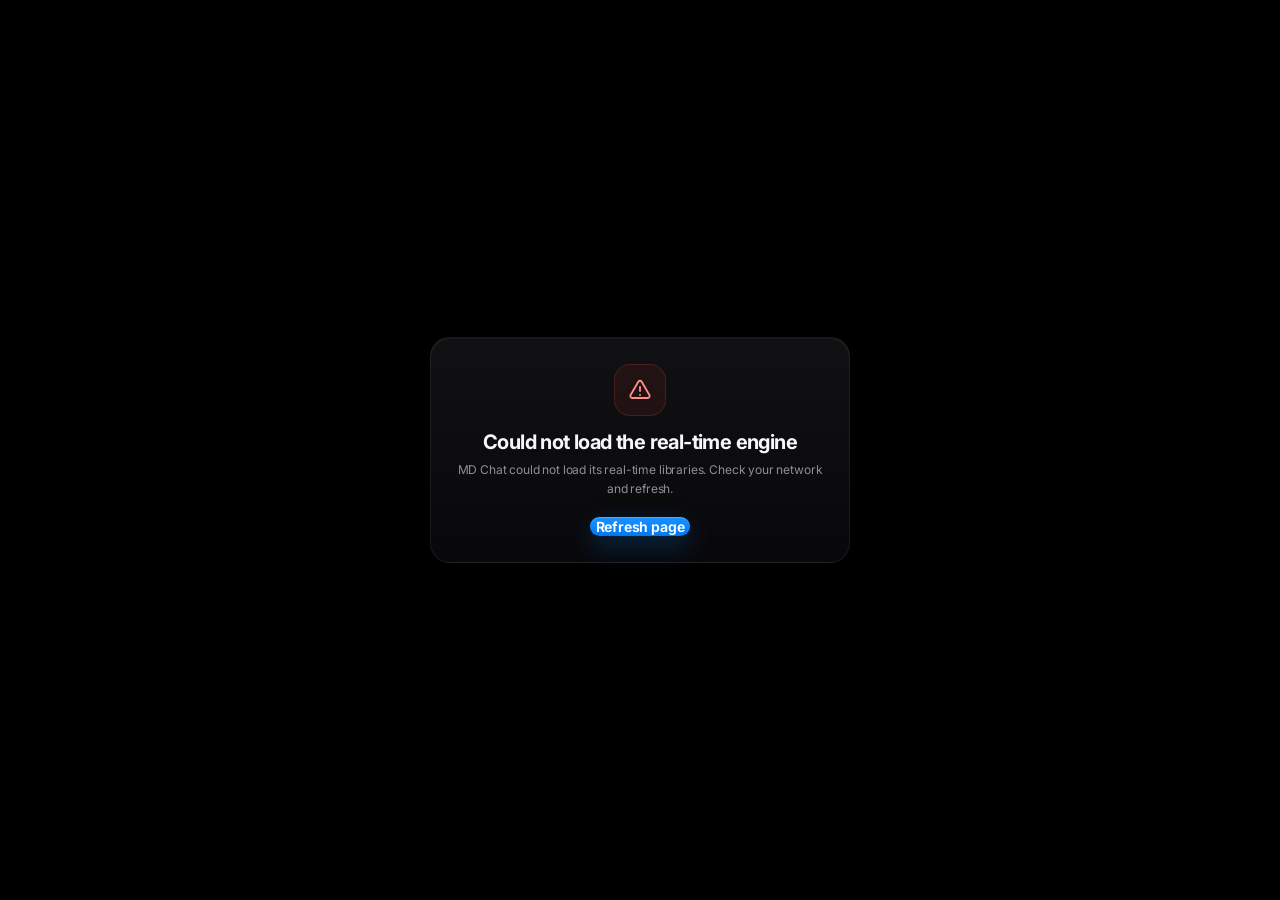
==== commit 6f8c92af: "Update print statement from 'Hello' to 'Goodbye'" ====
--- a/index.html
+++ b/index.html
@@ -5,27 +5,19 @@
   <meta name="viewport" content="width=device-width, initial-scale=1, viewport-fit=cover" />
   <meta name="theme-color" content="#000000" />
   <meta name="color-scheme" content="dark" />
-  <meta
-    name="description"
-    content="MD Chat is a text-only, real-time room-based chat demo. No accounts, no media, no API keys."
-  />
+  <meta name="description" content="MD Chat — text and image rooms. No sign-up, no API keys." />
   <title>MD Chat — Real-time rooms</title>
-
   <link rel="icon" href="data:image/svg+xml,%3Csvg xmlns='http://www.w3.org/2000/svg' viewBox='0 0 32 32'%3E%3Crect width='32' height='32' rx='9' fill='%230A84FF'/%3E%3Cpath d='M8.5 11h15v8.5h-9l-6 4.5V11Z' fill='%23fff'/%3E%3C/svg%3E" />
-
   <link rel="preconnect" href="https://fonts.googleapis.com" />
   <link rel="preconnect" href="https://fonts.gstatic.com" crossorigin />
-  <link
-    href="https://fonts.googleapis.com/css2?family=Inter:wght@400;500;600;700;800&display=swap"
-    rel="stylesheet"
-  />
+  <link href="https://fonts.googleapis.com/css2?family=Inter:wght@400;500;600;700;800&display=swap" rel="stylesheet" />
   <link rel="stylesheet" href="./styles.css" />
-
   <script type="importmap">
     {
       "imports": {
         "yjs": "https://esm.sh/yjs@13.6.27",
-        "y-websocket": "https://esm.sh/y-websocket@1.5.4?external=yjs"
+        "y-websocket": "https://esm.sh/y-websocket@1.5.4?external=yjs",
+        "y-indexeddb": "https://esm.sh/y-indexeddb@1?external=yjs"
       }
     }
   </script>
@@ -33,17 +25,14 @@
 <body>
   <div class="ambient" aria-hidden="true"></div>
   <div class="noise" aria-hidden="true"></div>
-
   <div id="app" class="app">
-    <!-- ================================================================
-         LANDING
-    ================================================================= -->
+
+    <!-- ==================== LANDING ==================== -->
     <section id="landingScreen" class="landing screen">
       <div class="landing-inner">
         <div class="landing-brand">
           <span class="logo logo-lg" aria-hidden="true">
-            <svg viewBox="0 0 48 48" fill="none" stroke="currentColor" stroke-width="2.3"
-              stroke-linecap="round" stroke-linejoin="round">
+            <svg viewBox="0 0 48 48" fill="none" stroke="currentColor" stroke-width="2.3" stroke-linecap="round" stroke-linejoin="round">
               <path d="M7 11.5A5.5 5.5 0 0 1 12.5 6h17A5.5 5.5 0 0 1 35 11.5v9A5.5 5.5 0 0 1 29.5 26H18l-8 6v-6.2A5.5 5.5 0 0 1 7 20.5v-9Z" />
               <path d="M24 24h9a5 5 0 0 1 5 5v6a5 5 0 0 1-5 5h-4l-6 4v-4.1A5 5 0 0 1 19 35v-2" opacity=".6" />
               <circle cx="15" cy="16.5" r="1.25" fill="currentColor" stroke="none" />
@@ -59,7 +48,7 @@
 
         <div class="entry-card">
           <div class="entry-head">
-            <span class="eyebrow"><span class="live-dot"></span> Public relay · text only</span>
+            <span class="eyebrow"><span class="live-dot"></span> Public relay · text &amp; images</span>
             <h2>Step into a room</h2>
             <p>Pick a name, choose an avatar, and join the conversation.</p>
           </div>
@@ -68,24 +57,8 @@
             <div class="field">
               <label for="username">Username <span class="req">*</span></label>
               <div class="input-wrap">
-                <svg viewBox="0 0 24 24" fill="none" stroke="currentColor" stroke-width="1.8"
-                  stroke-linecap="round" stroke-linejoin="round" aria-hidden="true">
-                  <circle cx="12" cy="8" r="3.7" />
-                  <path d="M4.5 21a7.5 7.5 0 0 1 15 0" />
-                </svg>
-                <input
-                  id="username"
-                  class="input"
-                  type="text"
-                  name="username"
-                  placeholder="e.g. nova"
-                  maxlength="20"
-                  autocomplete="nickname"
-                  autocapitalize="none"
-                  spellcheck="false"
-                  required
-                  aria-describedby="usernameError"
-                />
+                <svg viewBox="0 0 24 24" fill="none" stroke="currentColor" stroke-width="1.8" stroke-linecap="round" stroke-linejoin="round" aria-hidden="true"><circle cx="12" cy="8" r="3.7" /><path d="M4.5 21a7.5 7.5 0 0 1 15 0" /></svg>
+                <input id="username" class="input" type="text" name="username" placeholder="e.g. nova" maxlength="20" autocomplete="nickname" autocapitalize="none" spellcheck="false" required aria-describedby="usernameError" />
               </div>
               <p id="usernameError" class="field-error" role="alert"></p>
             </div>
@@ -93,36 +66,26 @@
             <div class="field">
               <div class="label-row">
                 <span class="label">Avatar</span>
-                <span class="label-hint">Emoji or initial</span>
+                <span class="label-hint">Emoji · Initial · Photo</span>
               </div>
-
               <div class="avatar-stage">
                 <div id="avatarPreview" class="avatar avatar-preview" aria-label="Avatar preview"></div>
-
                 <div class="avatar-controls">
                   <div class="avatar-tabs" role="tablist" aria-label="Avatar style">
-                    <button
-                      type="button"
-                      id="tabEmoji"
-                      class="avatar-tab"
-                      role="tab"
-                      aria-selected="true"
-                      aria-controls="emojiPanel"
-                      data-mode="emoji"
-                    >Emoji</button>
-                    <button
-                      type="button"
-                      id="tabInitial"
-                      class="avatar-tab"
-                      role="tab"
-                      aria-selected="false"
-                      aria-controls="initialPanel"
-                      data-mode="initial"
-                    >Initial</button>
+                    <button type="button" id="tabEmoji" class="avatar-tab" role="tab" aria-selected="true" data-mode="emoji">Emoji</button>
+                    <button type="button" id="tabInitial" class="avatar-tab" role="tab" aria-selected="false" data-mode="initial">Initial</button>
+                    <button type="button" id="tabPhoto" class="avatar-tab" role="tab" aria-selected="false" data-mode="photo">Photo</button>
                   </div>
-
-                  <div id="emojiPanel" class="emoji-grid" role="tabpanel" aria-labelledby="tabEmoji"></div>
-                  <div id="initialPanel" class="color-grid hidden" role="tabpanel" aria-labelledby="tabInitial"></div>
+                  <div id="emojiPanel" class="emoji-grid" role="tabpanel"></div>
+                  <div id="initialPanel" class="color-grid hidden" role="tabpanel"></div>
+                  <div id="photoPanel" class="photo-panel hidden" role="tabpanel">
+                    <label class="photo-drop" id="photoDrop">
+                      <input type="file" id="photoInput" accept="image/*" hidden />
+                      <svg viewBox="0 0 24 24" fill="none" stroke="currentColor" stroke-width="1.7" stroke-linecap="round" stroke-linejoin="round" aria-hidden="true"><rect x="3" y="3" width="18" height="18" rx="4" /><circle cx="9" cy="9" r="2" /><path d="m21 15-4.5-4.5L9 18" /></svg>
+                      <span>Choose a photo or drop one here</span>
+                    </label>
+                    <button type="button" id="removePhoto" class="link-btn">Remove photo</button>
+                  </div>
                 </div>
               </div>
             </div>
@@ -130,26 +93,8 @@
             <div class="field">
               <label for="roomName">Room name <span class="req">*</span></label>
               <div class="input-wrap">
-                <svg viewBox="0 0 24 24" fill="none" stroke="currentColor" stroke-width="1.9"
-                  stroke-linecap="round" stroke-linejoin="round" aria-hidden="true">
-                  <path d="M10 3 8 21" />
-                  <path d="M16 3 14 21" />
-                  <path d="M4 9h17" />
-                  <path d="M3 15h17" />
-                </svg>
-                <input
-                  id="roomName"
-                  class="input"
-                  type="text"
-                  name="roomName"
-                  placeholder="e.g. midnight-lobby"
-                  maxlength="30"
-                  autocomplete="off"
-                  autocapitalize="none"
-                  spellcheck="false"
-                  required
-                  aria-describedby="roomHelp roomError"
-                />
+                <svg viewBox="0 0 24 24" fill="none" stroke="currentColor" stroke-width="1.9" stroke-linecap="round" stroke-linejoin="round" aria-hidden="true"><path d="M10 3 8 21" /><path d="M16 3 14 21" /><path d="M4 9h17" /><path d="M3 15h17" /></svg>
+                <input id="roomName" class="input" type="text" name="roomName" placeholder="e.g. midnight-lobby" maxlength="30" autocomplete="off" autocapitalize="none" spellcheck="false" required aria-describedby="roomHelp roomError" />
               </div>
               <p id="roomHelp" class="helper">Anyone with the same room name will join your chat.</p>
               <p id="roomError" class="field-error" role="alert"></p>
@@ -157,50 +102,31 @@
 
             <button type="submit" id="joinBtn" class="btn btn-primary btn-full">
               <span>Enter Room</span>
-              <svg viewBox="0 0 24 24" fill="none" stroke="currentColor" stroke-width="2"
-                stroke-linecap="round" stroke-linejoin="round" aria-hidden="true">
-                <path d="M5 12h14" />
-                <path d="m13 6 6 6-6 6" />
-              </svg>
+              <svg viewBox="0 0 24 24" fill="none" stroke="currentColor" stroke-width="2" stroke-linecap="round" stroke-linejoin="round" aria-hidden="true"><path d="M5 12h14" /><path d="m13 6 6 6-6 6" /></svg>
             </button>
           </form>
 
           <div class="entry-foot">
-            <span>Text only</span>
-            <span class="dot-sep">·</span>
-            <span>Public rooms</span>
-            <span class="dot-sep">·</span>
+            <span>Text &amp; images</span><span class="dot-sep">·</span>
+            <span>Public rooms</span><span class="dot-sep">·</span>
             <button type="button" id="landingAbout" class="link-btn">About &amp; privacy</button>
           </div>
         </div>
-
-        <p class="landing-note">
-          Rooms are public. Anyone who knows the room name can join.
-        </p>
+        <p class="landing-note">Rooms are public. Anyone who knows the room name can join.</p>
       </div>
     </section>
 
-    <!-- ================================================================
-         CHAT
-    ================================================================= -->
+    <!-- ==================== CHAT ==================== -->
     <section id="chatScreen" class="chat-screen screen hidden">
       <aside class="sidebar">
         <div class="sidebar-inner">
           <div class="sidebar-brand">
             <span class="logo logo-sm" aria-hidden="true">
-              <svg viewBox="0 0 48 48" fill="none" stroke="currentColor" stroke-width="2.3"
-                stroke-linecap="round" stroke-linejoin="round">
-                <path d="M7 11.5A5.5 5.5 0 0 1 12.5 6h17A5.5 5.5 0 0 1 35 11.5v9A5.5 5.5 0 0 1 29.5 26H18l-8 6v-6.2A5.5 5.5 0 0 1 7 20.5v-9Z" />
-                <path d="M24 24h9a5 5 0 0 1 5 5v6a5 5 0 0 1-5 5h-4l-6 4v-4.1A5 5 0 0 1 19 35v-2" opacity=".6" />
-                <circle cx="15" cy="16.5" r="1.25" fill="currentColor" stroke="none" />
-                <circle cx="21" cy="16.5" r="1.25" fill="currentColor" stroke="none" />
-                <circle cx="27" cy="16.5" r="1.25" fill="currentColor" stroke="none" />
-              </svg>
+              <svg viewBox="0 0 48 48" fill="none" stroke="currentColor" stroke-width="2.3" stroke-linecap="round" stroke-linejoin="round"><path d="M7 11.5A5.5 5.5 0 0 1 12.5 6h17A5.5 5.5 0 0 1 35 11.5v9A5.5 5.5 0 0 1 29.5 26H18l-8 6v-6.2A5.5 5.5 0 0 1 7 20.5v-9Z" /><path d="M24 24h9a5 5 0 0 1 5 5v6a5 5 0 0 1-5 5h-4l-6 4v-4.1A5 5 0 0 1 19 35v-2" opacity=".6" /></svg>
             </span>
             <span class="brand-name">MD Chat</span>
-            <span class="brand-version">v1</span>
-          </div>
-
+            <span class="brand-version">v2</span>
+          </div>
           <div class="room-panel">
             <span class="panel-label">Room</span>
             <h2 id="sidebarRoom">—</h2>
@@ -209,42 +135,27 @@
               <span id="sidebarStatusText">Connecting…</span>
             </div>
           </div>
-
           <div class="people-head">
             <span>In this room</span>
             <span id="desktopOnlineCount" class="count-badge">1</span>
           </div>
-
-          <div id="onlineListDesktop" class="online-list" role="list" aria-label="Online users"></div>
-
+          <div id="onlineListDesktop" class="online-list" role="list"></div>
           <div class="sidebar-spacer"></div>
-
-          <div class="sidebar-tip">
-            <svg viewBox="0 0 24 24" fill="none" stroke="currentColor" stroke-width="1.8"
-              stroke-linecap="round" stroke-linejoin="round" aria-hidden="true">
-              <path d="M12 3 4.5 6v5.5c0 4.5 3.2 8.4 7.5 9.5 4.3-1.1 7.5-5 7.5-9.5V6L12 3Z" />
-              <path d="m9 12 2 2 4-4" />
-            </svg>
-            <p>Messages pass through a public relay. Keep it light.</p>
-          </div>
-
+          <button type="button" id="copyInviteBtn" class="sidebar-action">
+            <svg viewBox="0 0 24 24" fill="none" stroke="currentColor" stroke-width="1.8" stroke-linecap="round" stroke-linejoin="round"><path d="M10 13a5 5 0 0 0 7.5.5l3-3a5 5 0 0 0-7-7l-1.5 1.5" /><path d="M14 11a5 5 0 0 0-7.5-.5l-3 3a5 5 0 0 0 7 7l1.5-1.5" /></svg>
+            Copy invite link
+          </button>
           <div class="sidebar-actions">
+            <button type="button" id="settingsBtn" class="sidebar-action">
+              <svg viewBox="0 0 24 24" fill="none" stroke="currentColor" stroke-width="1.8" stroke-linecap="round" stroke-linejoin="round"><circle cx="12" cy="12" r="3" /><path d="M19.4 15a1.65 1.65 0 0 0 .33 1.82l.06.06a2 2 0 0 1-2.83 2.83l-.06-.06a1.65 1.65 0 0 0-1.82-.33 1.65 1.65 0 0 0-1 1.51V21a2 2 0 0 1-4 0v-.09A1.65 1.65 0 0 0 9 19.4a1.65 1.65 0 0 0-1.82.33l-.06.06a2 2 0 0 1-2.83-2.83l.06-.06A1.65 1.65 0 0 0 4.68 15a1.65 1.65 0 0 0-1.51-1H3a2 2 0 0 1 0-4h.09A1.65 1.65 0 0 0 4.6 9a1.65 1.65 0 0 0-.33-1.82l-.06-.06a2 2 0 0 1 2.83-2.83l.06.06A1.65 1.65 0 0 0 9 4.68a1.65 1.65 0 0 0 1-1.51V3a2 2 0 0 1 4 0v.09a1.65 1.65 0 0 0 1 1.51 1.65 1.65 0 0 0 1.82-.33l.06-.06a2 2 0 0 1 2.83 2.83l-.06.06A1.65 1.65 0 0 0 19.4 9a1.65 1.65 0 0 0 1.51 1H21a2 2 0 0 1 0 4h-.09a1.65 1.65 0 0 0-1.51 1Z" /></svg>
+              Settings
+            </button>
             <button type="button" id="aboutBtn" class="sidebar-action">
-              <svg viewBox="0 0 24 24" fill="none" stroke="currentColor" stroke-width="1.8"
-                stroke-linecap="round" stroke-linejoin="round" aria-hidden="true">
-                <circle cx="12" cy="12" r="9" />
-                <path d="M12 11v5" />
-                <path d="M12 8h.01" />
-              </svg>
+              <svg viewBox="0 0 24 24" fill="none" stroke="currentColor" stroke-width="1.8" stroke-linecap="round" stroke-linejoin="round"><circle cx="12" cy="12" r="9" /><path d="M12 11v5" /><path d="M12 8h.01" /></svg>
               About &amp; privacy
             </button>
             <button type="button" id="leaveBtn" class="sidebar-action danger">
-              <svg viewBox="0 0 24 24" fill="none" stroke="currentColor" stroke-width="1.8"
-                stroke-linecap="round" stroke-linejoin="round" aria-hidden="true">
-                <path d="M9 21H5a2 2 0 0 1-2-2V5a2 2 0 0 1 2-2h4" />
-                <path d="m16 17 5-5-5-5" />
-                <path d="M21 12H9" />
-              </svg>
+              <svg viewBox="0 0 24 24" fill="none" stroke="currentColor" stroke-width="1.8" stroke-linecap="round" stroke-linejoin="round"><path d="M9 21H5a2 2 0 0 1-2-2V5a2 2 0 0 1 2-2h4" /><path d="m16 17 5-5-5-5" /><path d="M21 12H9" /></svg>
               Leave room
             </button>
           </div>
@@ -254,53 +165,36 @@
       <main class="chat-main">
         <header class="topbar">
           <button type="button" id="mobileLeave" class="icon-btn mobile-only" aria-label="Leave room">
-            <svg viewBox="0 0 24 24" fill="none" stroke="currentColor" stroke-width="2"
-              stroke-linecap="round" stroke-linejoin="round" aria-hidden="true">
-              <path d="M19 12H5" />
-              <path d="m11 18-6-6 6-6" />
-            </svg>
-          </button>
-
+            <svg viewBox="0 0 24 24" fill="none" stroke="currentColor" stroke-width="2" stroke-linecap="round" stroke-linejoin="round"><path d="M19 12H5" /><path d="m11 18-6-6 6-6" /></svg>
+          </button>
           <div class="topbar-title">
-            <div class="topbar-room-row">
-              <span class="hash" aria-hidden="true">#</span>
-              <h2 id="topbarRoom">room</h2>
-            </div>
-            <div class="status-line">
-              <span id="topbarStatusDot" class="status-dot connecting"></span>
-              <span id="topbarStatusText">Connecting…</span>
-            </div>
-          </div>
-
-          <button
-            type="button"
-            id="peopleBtn"
-            class="online-chip mobile-only"
-            aria-expanded="false"
-            aria-controls="peoplePopover"
-            aria-label="Show online users"
-          >
-            <span class="live-dot"></span>
-            <span id="mobileOnlineCount">1</span>
-            <span>here</span>
-            <svg viewBox="0 0 24 24" fill="none" stroke="currentColor" stroke-width="1.9"
-              stroke-linecap="round" stroke-linejoin="round" aria-hidden="true">
-              <path d="M16 21v-2a4 4 0 0 0-4-4H6a4 4 0 0 0-4 4v2" />
-              <circle cx="9" cy="7" r="4" />
-              <path d="M22 21v-2a4 4 0 0 0-3-3.9" />
-              <path d="M16 3.1a4 4 0 0 1 0 7.8" />
-            </svg>
-          </button>
-
-          <button type="button" id="topbarAbout" class="icon-btn desktop-only" aria-label="About and privacy">
-            <svg viewBox="0 0 24 24" fill="none" stroke="currentColor" stroke-width="1.8"
-              stroke-linecap="round" stroke-linejoin="round" aria-hidden="true">
-              <circle cx="12" cy="12" r="9" />
-              <path d="M12 11v5" />
-              <path d="M12 8h.01" />
-            </svg>
+            <div class="topbar-room-row"><span class="hash">#</span><h2 id="topbarRoom">room</h2></div>
+            <div class="status-line"><span id="topbarStatusDot" class="status-dot connecting"></span><span id="topbarStatusText">Connecting…</span></div>
+          </div>
+          <button type="button" id="peopleBtn" class="online-chip mobile-only" aria-expanded="false" aria-label="Show online users">
+            <span class="live-dot"></span><span id="mobileOnlineCount">1</span><span>here</span>
+          </button>
+          <button type="button" id="searchBtn" class="icon-btn" aria-label="Search messages">
+            <svg viewBox="0 0 24 24" fill="none" stroke="currentColor" stroke-width="1.9" stroke-linecap="round" stroke-linejoin="round"><circle cx="11" cy="11" r="7" /><path d="m20 20-3.5-3.5" /></svg>
+          </button>
+          <button type="button" id="topbarSettings" class="icon-btn" aria-label="Settings">
+            <svg viewBox="0 0 24 24" fill="none" stroke="currentColor" stroke-width="1.8" stroke-linecap="round" stroke-linejoin="round"><circle cx="12" cy="12" r="3" /><path d="M19.4 15a1.65 1.65 0 0 0 .33 1.82l.06.06a2 2 0 0 1-2.83 2.83l-.06-.06a1.65 1.65 0 0 0-1.82-.33 1.65 1.65 0 0 0-1 1.51V21a2 2 0 0 1-4 0v-.09A1.65 1.65 0 0 0 9 19.4a1.65 1.65 0 0 0-1.82.33l-.06.06a2 2 0 0 1-2.83-2.83l.06-.06A1.65 1.65 0 0 0 4.68 15a1.65 1.65 0 0 0-1.51-1H3a2 2 0 0 1 0-4h.09A1.65 1.65 0 0 0 4.6 9a1.65 1.65 0 0 0-.33-1.82l-.06-.06a2 2 0 0 1 2.83-2.83l.06.06A1.65 1.65 0 0 0 9 4.68a1.65 1.65 0 0 0 1-1.51V3a2 2 0 0 1 4 0v.09a1.65 1.65 0 0 0 1 1.51 1.65 1.65 0 0 0 1.82-.33l.06-.06a2 2 0 0 1 2.83 2.83l-.06.06A1.65 1.65 0 0 0 19.4 9a1.65 1.65 0 0 0 1.51 1H21a2 2 0 0 1 0 4h-.09a1.65 1.65 0 0 0-1.51 1Z" /></svg>
           </button>
         </header>
+
+        <div id="searchBar" class="search-bar hidden">
+          <input id="searchInput" type="text" placeholder="Search messages…" aria-label="Search messages" />
+          <span id="searchCount" class="search-count"></span>
+          <button type="button" id="searchPrev" class="icon-btn small" aria-label="Previous match">
+            <svg viewBox="0 0 24 24" fill="none" stroke="currentColor" stroke-width="2" stroke-linecap="round" stroke-linejoin="round"><path d="m18 15-6-6-6 6" /></svg>
+          </button>
+          <button type="button" id="searchNext" class="icon-btn small" aria-label="Next match">
+            <svg viewBox="0 0 24 24" fill="none" stroke="currentColor" stroke-width="2" stroke-linecap="round" stroke-linejoin="round"><path d="m6 9 6 6 6-6" /></svg>
+          </button>
+          <button type="button" id="searchClose" class="icon-btn small" aria-label="Close search">
+            <svg viewBox="0 0 24 24" fill="none" stroke="currentColor" stroke-width="2" stroke-linecap="round" stroke-linejoin="round"><path d="M18 6 6 18" /><path d="m6 6 12 12" /></svg>
+          </button>
+        </div>
 
         <div id="connectionBanner" class="banner hidden" role="status">
           <span id="bannerText">Connecting to the room…</span>
@@ -309,29 +203,17 @@
 
         <div class="messages-wrap">
           <div id="messageList" class="messages" role="log" aria-live="polite" aria-relevant="additions"></div>
-
           <div id="emptyState" class="empty-state">
             <div class="empty-icon" aria-hidden="true">
-              <svg viewBox="0 0 24 24" fill="none" stroke="currentColor" stroke-width="1.7"
-                stroke-linecap="round" stroke-linejoin="round">
-                <path d="M21 11.5a8.4 8.4 0 0 1-9 8.4 9.4 9.4 0 0 1-3.2-.7L3 21l1.8-5.2A8.4 8.4 0 1 1 21 11.5Z" />
-                <path d="M8 10h8" />
-                <path d="M8 14h5" />
-              </svg>
+              <svg viewBox="0 0 24 24" fill="none" stroke="currentColor" stroke-width="1.7" stroke-linecap="round" stroke-linejoin="round"><path d="M21 11.5a8.4 8.4 0 0 1-9 8.4 9.4 9.4 0 0 1-3.2-.7L3 21l1.8-5.2A8.4 8.4 0 1 1 21 11.5Z" /><path d="M8 10h8" /><path d="M8 14h5" /></svg>
             </div>
             <h3 id="emptyTitle">Opening the room…</h3>
             <p id="emptySub">Syncing messages through the public relay.</p>
           </div>
-
           <button type="button" id="jumpLatest" class="jump-latest hidden">
-            <svg viewBox="0 0 24 24" fill="none" stroke="currentColor" stroke-width="2"
-              stroke-linecap="round" stroke-linejoin="round" aria-hidden="true">
-              <path d="M12 5v14" />
-              <path d="m19 12-7 7-7-7" />
-            </svg>
+            <svg viewBox="0 0 24 24" fill="none" stroke="currentColor" stroke-width="2" stroke-linecap="round" stroke-linejoin="round"><path d="M12 5v14" /><path d="m19 12-7 7-7-7" /></svg>
             <span>Latest</span>
           </button>
-
           <div id="typingBar" class="typing-bar hidden" aria-live="polite">
             <span id="typingText"></span>
             <span class="typing-dots" aria-hidden="true"><i></i><i></i><i></i></span>
@@ -345,179 +227,151 @@
               <div id="replyText" class="reply-preview-text"></div>
             </div>
             <button type="button" id="cancelReply" class="icon-btn small" aria-label="Cancel reply">
-              <svg viewBox="0 0 24 24" fill="none" stroke="currentColor" stroke-width="2"
-                stroke-linecap="round" stroke-linejoin="round" aria-hidden="true">
-                <path d="M18 6 6 18" />
-                <path d="m6 6 12 12" />
-              </svg>
-            </button>
-          </div>
-
-          <div class="composer">
-            <button
-              type="button"
-              id="emojiBtn"
-              class="icon-btn"
-              aria-label="Open emoji picker"
-              aria-expanded="false"
-              aria-controls="emojiPicker"
-            >
-              <svg viewBox="0 0 24 24" fill="none" stroke="currentColor" stroke-width="1.8"
-                stroke-linecap="round" stroke-linejoin="round" aria-hidden="true">
-                <circle cx="12" cy="12" r="9" />
-                <path d="M8.5 14.5a4.5 4.5 0 0 0 7 0" />
-                <path d="M9 9.5h.01" />
-                <path d="M15 9.5h.01" />
-              </svg>
-            </button>
-
-            <textarea
-              id="messageInput"
-              rows="1"
-              maxlength="2000"
-              placeholder="Message the room…"
-              aria-label="Message"
-            ></textarea>
-
-            <button type="button" id="sendBtn" class="send-btn" disabled aria-label="Send message">
-              <svg viewBox="0 0 24 24" fill="none" stroke="currentColor" stroke-width="1.9"
-                stroke-linecap="round" stroke-linejoin="round" aria-hidden="true">
-                <path d="m22 2-7 20-4-9-9-4Z" />
-                <path d="M22 2 11 13" />
-              </svg>
-            </button>
-          </div>
-
-          <div class="composer-hint">
-            <span><kbd>Enter</kbd> to send · <kbd>Shift</kbd> + <kbd>Enter</kbd> for a new line</span>
-            <span id="charCount" aria-live="polite"></span>
-          </div>
-
+              <svg viewBox="0 0 24 24" fill="none" stroke="currentColor" stroke-width="2" stroke-linecap="round" stroke-linejoin="round"><path d="M18 6 6 18" /><path d="m6 6 12 12" /></svg>
+            </button>
+          </div>
+
+          <div id="editBar" class="reply-preview edit-bar hidden">
+            <div class="reply-preview-main">
+              <div class="reply-preview-label">Editing message</div>
+              <div id="editText" class="reply-preview-text"></div>
+            </div>
+            <button type="button" id="cancelEdit" class="icon-btn small" aria-label="Cancel edit">
+              <svg viewBox="0 0 24 24" fill="none" stroke="currentColor" stroke-width="2" stroke-linecap="round" stroke-linejoin="round"><path d="M18 6 6 18" /><path d="m6 6 12 12" /></svg>
+            </button>
+          </div>
+
+          <div id="mentionDropdown" class="mention-dropdown hidden" role="listbox"></div>
           <div id="emojiPicker" class="emoji-picker hidden" role="dialog" aria-label="Emoji picker">
             <div class="emoji-picker-label">Emoji</div>
             <div id="emojiPickerGrid" class="emoji-picker-grid"></div>
           </div>
+
+          <div class="composer">
+            <button type="button" id="emojiBtn" class="icon-btn" aria-label="Open emoji picker" aria-expanded="false">
+              <svg viewBox="0 0 24 24" fill="none" stroke="currentColor" stroke-width="1.8" stroke-linecap="round" stroke-linejoin="round"><circle cx="12" cy="12" r="9" /><path d="M8.5 14.5a4.5 4.5 0 0 0 7 0" /><path d="M9 9.5h.01" /><path d="M15 9.5h.01" /></svg>
+            </button>
+            <button type="button" id="attachBtn" class="icon-btn" aria-label="Attach image">
+              <svg viewBox="0 0 24 24" fill="none" stroke="currentColor" stroke-width="1.8" stroke-linecap="round" stroke-linejoin="round"><path d="m21.44 11.05-9.19 9.19a6 6 0 0 1-8.49-8.49l8.57-8.57A4 4 0 1 1 18 8.84l-8.59 8.57a2 2 0 0 1-2.83-2.83l8.49-8.48" /></svg>
+            </button>
+            <input type="file" id="imageInput" accept="image/*" hidden />
+            <textarea id="messageInput" rows="1" maxlength="2000" placeholder="Message the room…" aria-label="Message"></textarea>
+            <button type="button" id="sendBtn" class="send-btn" disabled aria-label="Send message">
+              <svg viewBox="0 0 24 24" fill="none" stroke="currentColor" stroke-width="1.9" stroke-linecap="round" stroke-linejoin="round"><path d="m22 2-7 20-4-9-9-4Z" /><path d="M22 2 11 13" /></svg>
+            </button>
+          </div>
+          <div class="composer-hint">
+            <span><kbd>Enter</kbd> to send · <kbd>Shift</kbd> + <kbd>Enter</kbd> newline · <kbd>?</kbd> shortcuts</span>
+            <span id="charCount"></span>
+          </div>
         </div>
       </main>
 
       <div id="peoplePopover" class="people-popover hidden" role="dialog" aria-label="People in this room">
-        <div class="people-popover-head">
-          <span class="panel-label">In this room</span>
-          <span id="popoverOnlineCount" class="count-badge">1</span>
-        </div>
-        <div id="onlineListMobile" class="online-list" role="list" aria-label="Online users"></div>
+        <div class="people-popover-head"><span class="panel-label">In this room</span><span id="popoverOnlineCount" class="count-badge">1</span></div>
+        <div id="onlineListMobile" class="online-list"></div>
         <div class="popover-actions">
-          <button type="button" id="popoverAbout" class="popover-action">
-            <svg viewBox="0 0 24 24" fill="none" stroke="currentColor" stroke-width="1.8"
-              stroke-linecap="round" stroke-linejoin="round" aria-hidden="true">
-              <circle cx="12" cy="12" r="9" />
-              <path d="M12 11v5" />
-              <path d="M12 8h.01" />
-            </svg>
-            About &amp; privacy
-          </button>
-          <button type="button" id="popoverLeave" class="popover-action danger">
-            <svg viewBox="0 0 24 24" fill="none" stroke="currentColor" stroke-width="1.8"
-              stroke-linecap="round" stroke-linejoin="round" aria-hidden="true">
-              <path d="M9 21H5a2 2 0 0 1-2-2V5a2 2 0 0 1 2-2h4" />
-              <path d="m16 17 5-5-5-5" />
-              <path d="M21 12H9" />
-            </svg>
-            Leave room
-          </button>
+          <button type="button" id="popoverSettings" class="popover-action">Settings</button>
+          <button type="button" id="popoverAbout" class="popover-action">About &amp; privacy</button>
+          <button type="button" id="popoverLeave" class="popover-action danger">Leave room</button>
         </div>
       </div>
     </section>
   </div>
 
-  <!-- ================================================================
-       ABOUT MODAL
-  ================================================================= -->
+  <!-- ==================== SETTINGS ==================== -->
+  <dialog id="settingsDialog" class="modal modal-wide">
+    <div class="modal-head">
+      <div class="modal-title"><h2>Settings</h2><p>Stored locally in your browser.</p></div>
+      <button type="button" id="closeSettings" class="icon-btn" aria-label="Close settings">
+        <svg viewBox="0 0 24 24" fill="none" stroke="currentColor" stroke-width="2" stroke-linecap="round" stroke-linejoin="round"><path d="M18 6 6 18" /><path d="m6 6 12 12" /></svg>
+      </button>
+    </div>
+    <div class="modal-body settings-body">
+      <section class="settings-section">
+        <h3>Profile</h3>
+        <label class="setting-row"><span>Display name</span><input id="settingName" class="setting-input" type="text" maxlength="20" /></label>
+        <div class="setting-row"><span>Avatar</span><button type="button" id="settingAvatarBtn" class="setting-btn">Change avatar</button></div>
+        <div class="setting-row"><span>Reset profile</span><button type="button" id="resetProfile" class="setting-btn danger">Reset</button></div>
+      </section>
+      <section class="settings-section">
+        <h3>Appearance</h3>
+        <div class="setting-row"><span>Message density</span><select id="settingDensity" class="setting-input"><option value="comfortable">Comfortable</option><option value="compact">Compact</option></select></div>
+        <div class="setting-row"><span>Font size</span><select id="settingFont" class="setting-input"><option value="small">Small</option><option value="default">Default</option><option value="large">Large</option></select></div>
+        <label class="setting-row"><span>Show timestamps always</span><input type="checkbox" id="settingTimestamps" /></label>
+      </section>
+      <section class="settings-section">
+        <h3>Chat behaviour</h3>
+        <label class="setting-row"><span>Typing indicators</span><input type="checkbox" id="settingTyping" /></label>
+        <label class="setting-row"><span>Read receipts</span><input type="checkbox" id="settingReceipts" /></label>
+        <label class="setting-row"><span>Send on Enter</span><input type="checkbox" id="settingEnterSend" /></label>
+        <label class="setting-row"><span>Auto-scroll</span><input type="checkbox" id="settingAutoScroll" /></label>
+      </section>
+      <section class="settings-section">
+        <h3>Notifications</h3>
+        <label class="setting-row"><span>Sound on new message</span><input type="checkbox" id="settingSound" /></label>
+        <label class="setting-row"><span>Desktop notifications</span><input type="checkbox" id="settingNotify" /></label>
+        <div class="setting-row"><span>Mute this room</span><input type="checkbox" id="settingMute" /></div>
+      </section>
+      <section class="settings-section">
+        <h3>Data</h3>
+        <div class="setting-row"><span>Export transcript</span><div class="setting-group"><button type="button" id="exportTxt" class="setting-btn">.txt</button><button type="button" id="exportJson" class="setting-btn">.json</button></div></div>
+        <div class="setting-row"><span>Clear local cache for this room</span><button type="button" id="clearCache" class="setting-btn danger">Clear</button></div>
+        <div class="setting-row"><span>Reset all settings</span><button type="button" id="resetSettings" class="setting-btn danger">Reset</button></div>
+      </section>
+    </div>
+  </dialog>
+
+  <!-- ==================== ABOUT ==================== -->
   <dialog id="aboutDialog" class="modal">
     <div class="modal-head">
-      <span class="logo logo-md" aria-hidden="true">
-        <svg viewBox="0 0 48 48" fill="none" stroke="currentColor" stroke-width="2.3"
-          stroke-linecap="round" stroke-linejoin="round">
-          <path d="M7 11.5A5.5 5.5 0 0 1 12.5 6h17A5.5 5.5 0 0 1 35 11.5v9A5.5 5.5 0 0 1 29.5 26H18l-8 6v-6.2A5.5 5.5 0 0 1 7 20.5v-9Z" />
-          <path d="M24 24h9a5 5 0 0 1 5 5v6a5 5 0 0 1-5 5h-4l-6 4v-4.1A5 5 0 0 1 19 35v-2" opacity=".6" />
-        </svg>
-      </span>
-      <div class="modal-title">
-        <h2>About MD Chat</h2>
-        <p>A small, text-only room chat demo.</p>
-      </div>
-      <button type="button" id="closeAbout" class="icon-btn" aria-label="Close about dialog">
-        <svg viewBox="0 0 24 24" fill="none" stroke="currentColor" stroke-width="2"
-          stroke-linecap="round" stroke-linejoin="round" aria-hidden="true">
-          <path d="M18 6 6 18" />
-          <path d="m6 6 12 12" />
-        </svg>
+      <span class="logo logo-md" aria-hidden="true"><svg viewBox="0 0 48 48" fill="none" stroke="currentColor" stroke-width="2.3" stroke-linecap="round" stroke-linejoin="round"><path d="M7 11.5A5.5 5.5 0 0 1 12.5 6h17A5.5 5.5 0 0 1 35 11.5v9A5.5 5.5 0 0 1 29.5 26H18l-8 6v-6.2A5.5 5.5 0 0 1 7 20.5v-9Z" /><path d="M24 24h9a5 5 0 0 1 5 5v6a5 5 0 0 1-5 5h-4l-6 4v-4.1A5 5 0 0 1 19 35v-2" opacity=".6" /></svg></span>
+      <div class="modal-title"><h2>About MD Chat</h2><p>A small, text-and-image room chat demo.</p></div>
+      <button type="button" id="closeAbout" class="icon-btn" aria-label="Close">
+        <svg viewBox="0 0 24 24" fill="none" stroke="currentColor" stroke-width="2" stroke-linecap="round" stroke-linejoin="round"><path d="M18 6 6 18" /><path d="m6 6 12 12" /></svg>
       </button>
     </div>
-
     <div class="modal-body">
-      <div class="notice">
-        <span class="notice-title">Disclaimer</span>
-        <p>
-          MD Chat is a demo project. Messages are transmitted through a public WebSocket relay
-          and are not end-to-end encrypted. Do not share sensitive information.
-        </p>
-      </div>
-
-      <div class="notice">
-        <span class="notice-title">Privacy</span>
-        <p>
-          No personal data is stored on a server. Username and avatar are saved only in your
-          browser’s <code>localStorage</code>.
-        </p>
-      </div>
-
-      <div class="notice">
-        <span class="notice-title">Public rooms</span>
-        <p>
-          Room names are not passwords. Anyone who knows or guesses the room name can join,
-          see the messages, and appear in the room. Do not use MD Chat for private or
-          sensitive conversations.
-        </p>
-      </div>
-
-      <p class="modal-fine">
-        No accounts, no tracking, no media uploads. Built with Yjs and the public
-        <code>wss://demos.yjs.dev/ws</code> relay. Rooms are ephemeral and may reset when the
-        relay restarts.
-      </p>
+      <div class="notice"><span class="notice-title">Disclaimer</span><p>MD Chat is a demo project. Messages are transmitted through a public WebSocket relay and are not end-to-end encrypted. Do not share sensitive information.</p></div>
+      <div class="notice"><span class="notice-title">Privacy</span><p>No personal data is stored on a server. Username, avatar, and settings are saved only in your browser’s <code>localStorage</code>. Room history is cached in <code>IndexedDB</code> on your device.</p></div>
+      <div class="notice"><span class="notice-title">Public rooms</span><p>Room names are not passwords. Anyone who knows or guesses the room name can join. Do not use MD Chat for private or sensitive conversations.</p></div>
+      <p class="modal-fine">No accounts, no tracking. Built with Yjs and the public <code>wss://demos.yjs.dev/ws</code> relay. Images are compressed and sent inside the shared document; the relay may reset at any time.</p>
     </div>
   </dialog>
 
+  <!-- ==================== LIGHTBOX ==================== -->
+  <div id="lightbox" class="lightbox hidden" role="dialog" aria-label="Image viewer">
+    <button type="button" id="lightboxClose" class="lightbox-close" aria-label="Close image">
+      <svg viewBox="0 0 24 24" fill="none" stroke="currentColor" stroke-width="2" stroke-linecap="round" stroke-linejoin="round"><path d="M18 6 6 18" /><path d="m6 6 12 12" /></svg>
+    </button>
+    <img id="lightboxImg" alt="Shared image" />
+    <a id="lightboxDownload" class="lightbox-download" download="mdchat-image.webp">Download</a>
+  </div>
+
+  <!-- ==================== SHORTCUTS ==================== -->
+  <dialog id="shortcutsDialog" class="modal">
+    <div class="modal-head"><div class="modal-title"><h2>Keyboard shortcuts</h2></div><button type="button" id="closeShortcuts" class="icon-btn" aria-label="Close"><svg viewBox="0 0 24 24" fill="none" stroke="currentColor" stroke-width="2" stroke-linecap="round" stroke-linejoin="round"><path d="M18 6 6 18" /><path d="m6 6 12 12" /></svg></button></div>
+    <div class="modal-body shortcut-list">
+      <div><kbd>Enter</kbd><span>Send message</span></div>
+      <div><kbd>Shift</kbd> + <kbd>Enter</kbd><span>New line</span></div>
+      <div><kbd>Ctrl</kbd>/<kbd>Cmd</kbd> + <kbd>K</kbd><span>Search messages</span></div>
+      <div><kbd>?</kbd><span>This panel</span></div>
+      <div><kbd>Esc</kbd><span>Close panels / cancel reply</span></div>
+      <div><kbd>↑</kbd><span>Edit your last message</span></div>
+      <div><kbd>R</kbd><span>Reply to last message</span></div>
+    </div>
+  </dialog>
+
   <div id="toast" class="toast" role="status" aria-live="polite"></div>
-
   <div id="fatal" class="fatal hidden">
     <div class="fatal-card">
-      <span class="fatal-icon" aria-hidden="true">
-        <svg viewBox="0 0 24 24" fill="none" stroke="currentColor" stroke-width="1.8"
-          stroke-linecap="round" stroke-linejoin="round">
-          <path d="M12 9v4" />
-          <path d="M12 17h.01" />
-          <path d="M10.3 3.7 2.6 17a2 2 0 0 0 1.7 3h15.4a2 2 0 0 0 1.7-3L13.7 3.7a2 2 0 0 0-3.4 0Z" />
-        </svg>
-      </span>
+      <span class="fatal-icon" aria-hidden="true"><svg viewBox="0 0 24 24" fill="none" stroke="currentColor" stroke-width="1.8" stroke-linecap="round" stroke-linejoin="round"><path d="M12 9v4" /><path d="M12 17h.01" /><path d="M10.3 3.7 2.6 17a2 2 0 0 0 1.7 3h15.4a2 2 0 0 0 1.7-3L13.7 3.7a2 2 0 0 0-3.4 0Z" /></svg></span>
       <h2>Could not load the real-time engine</h2>
-      <p id="fatalDetail">
-        MD Chat relies on a public CDN and WebSocket relay. Check your connection and refresh.
-      </p>
+      <p id="fatalDetail">MD Chat relies on a public CDN and WebSocket relay. Check your connection and refresh.</p>
       <button type="button" class="btn btn-primary" onclick="location.reload()">Refresh page</button>
     </div>
   </div>
-
-  <noscript>
-    <div class="fatal">
-      <div class="fatal-card">
-        <h2>JavaScript is required</h2>
-        <p>MD Chat needs JavaScript and WebSocket support to join a room.</p>
-      </div>
-    </div>
-  </noscript>
-
+  <noscript><div class="fatal"><div class="fatal-card"><h2>JavaScript is required</h2><p>MD Chat needs JavaScript and WebSocket support.</p></div></div></noscript>
   <script type="module" src="./app.js"></script>
 </body>
 </html>
--- a/styles.css
+++ b/styles.css
@@ -0,0 +1,401 @@
+:root {
+  --bg:#000;--surface-1:#0a0a0b;--surface-2:#121214;--surface-3:#17171a;
+  --line:rgba(255,255,255,.07);--line-strong:rgba(255,255,255,.12);
+  --text:#f5f7fa;--muted:#8e8e96;--muted-2:#62626b;
+  --accent:#0a84ff;--accent-bright:#1e90ff;--accent-soft:#8cc5ff;
+  --green:#30d158;--amber:#ff9f0a;--red:#ff453a;
+  --font:"Inter",-apple-system,BlinkMacSystemFont,"Segoe UI",sans-serif;
+  --shadow-card:0 30px 90px rgba(0,0,0,.72),inset 0 1px 0 rgba(255,255,255,.04);
+  --density:1;--msg-font:14.5px;
+}
+*,*::before,*::after{box-sizing:border-box}
+html,body{height:100%}html{color-scheme:dark}
+body{margin:0;background:var(--bg);color:var(--text);font-family:var(--font);font-size:14px;letter-spacing:-.011em;-webkit-font-smoothing:antialiased;text-rendering:optimizeLegibility}
+body.in-chat{overflow:hidden}
+button,input,textarea,select{font:inherit;color:inherit}
+button{border:0;cursor:pointer}
+button:active{transform:scale(.97)}
+::selection{background:rgba(10,132,255,.35);color:#fff}
+:focus-visible{outline:2px solid rgba(30,144,255,.9);outline-offset:2px}
+[hidden],.hidden{display:none!important}
+.sr-only{position:absolute;width:1px;height:1px;padding:0;margin:-1px;overflow:hidden;clip:rect(0,0,0,0);white-space:nowrap;border:0}
+*{scrollbar-width:thin;scrollbar-color:rgba(255,255,255,.14) transparent}
+::-webkit-scrollbar{width:7px;height:7px}::-webkit-scrollbar-track{background:transparent}
+::-webkit-scrollbar-thumb{background:rgba(255,255,255,.12);border-radius:99px}
+::-webkit-scrollbar-thumb:hover{background:rgba(255,255,255,.2)}
+
+/* Atmosphere */
+.ambient{position:fixed;inset:0;z-index:0;pointer-events:none;background:radial-gradient(ellipse 70% 52% at 50% 32%,rgba(10,132,255,.12),transparent 66%),radial-gradient(ellipse 45% 42% at 88% 88%,rgba(0,71,171,.1),transparent 70%)}
+.noise{position:fixed;inset:-60%;width:220%;height:220%;z-index:0;pointer-events:none;opacity:.032;background-image:url("data:image/svg+xml,%3Csvg xmlns='http://www.w3.org/2000/svg' width='180' height='180'%3E%3Cfilter id='n'%3E%3CfeTurbulence type='fractalNoise' baseFrequency='.88' numOctaves='3' stitchTiles='stitch'/%3E%3C/filter%3E%3Crect width='100%25' height='100%25' filter='url(%23n)' opacity='.7'/%3E%3C/svg%3E")}
+.app{position:relative;z-index:1;min-height:100dvh}
+.screen{animation:screenIn .32s ease both}
+@keyframes screenIn{from{opacity:0;transform:translateY(4px)}to{opacity:1;transform:none}}
+
+/* Logos */
+.logo{display:inline-grid;place-items:center;color:var(--accent-bright);flex:none}
+.logo svg{width:100%;height:100%;display:block}
+.logo-lg{width:58px;height:58px;filter:drop-shadow(0 0 22px rgba(10,132,255,.28))}
+.logo-md{width:42px;height:42px}.logo-sm{width:30px;height:30px}
+.live-dot{width:6px;height:6px;flex:none;border-radius:50%;background:var(--green);box-shadow:0 0 0 4px rgba(48,209,88,.1);animation:pulseGreen 2.4s ease-in-out infinite}
+@keyframes pulseGreen{0%,100%{box-shadow:0 0 0 3px rgba(48,209,88,.12)}50%{box-shadow:0 0 0 7px rgba(48,209,88,.02)}}
+@keyframes pulseAmber{0%,100%{opacity:1}50%{opacity:.35}}
+
+/* Landing */
+.landing{min-height:100dvh;display:grid;place-items:center;padding:32px 16px;overflow-y:auto}
+.landing-inner{width:100%;max-width:466px;position:relative}
+.landing-brand{display:flex;align-items:center;justify-content:center;gap:14px;margin-bottom:24px}
+.landing-title{margin:0;font-size:30px;line-height:1.05;font-weight:800;letter-spacing:-.04em;color:#fff}
+.landing-title span{color:var(--accent-bright)}
+.landing-subtitle{margin:5px 0 0;color:var(--muted);font-size:12.5px}
+.entry-card{position:relative;padding:27px;border:1px solid var(--line);border-radius:24px;background:linear-gradient(180deg,rgba(18,18,21,.95),rgba(7,7,8,.985));box-shadow:var(--shadow-card);backdrop-filter:blur(20px) saturate(130%);-webkit-backdrop-filter:blur(20px) saturate(130%);overflow:hidden}
+.entry-card::before{content:"";position:absolute;top:0;left:16%;right:16%;height:1px;background:linear-gradient(90deg,transparent,rgba(10,132,255,.75),transparent)}
+.entry-head{margin-bottom:20px}
+.eyebrow{display:inline-flex;align-items:center;gap:7px;margin-bottom:11px;color:var(--accent-soft);font-size:10.5px;font-weight:650;letter-spacing:.075em;text-transform:uppercase}
+.entry-head h2{margin:0 0 6px;font-size:23px;line-height:1.15;letter-spacing:-.03em;font-weight:700}
+.entry-head p{margin:0;color:var(--muted);font-size:13px;line-height:1.55}
+.field{margin-top:17px}
+.field label,.label{display:block;margin-bottom:7px;color:#cdcdd3;font-size:12px;font-weight:600}
+.req{color:var(--accent-bright)}
+.label-row{display:flex;align-items:center;justify-content:space-between;gap:10px;margin-bottom:7px}
+.label-row .label{margin-bottom:0}
+.label-hint{color:var(--muted-2);font-size:10.5px}
+.input-wrap{position:relative;display:flex;align-items:center}
+.input-wrap>svg{position:absolute;left:12px;width:18px;height:18px;color:var(--muted-2);pointer-events:none;transition:color .18s}
+.input-wrap:focus-within>svg{color:var(--accent-bright)}
+.input{width:100%;height:44px;padding:0 12px 0 40px;border:1px solid var(--line);border-radius:12px;outline:none;background:#080809;color:var(--text);font-size:14px;transition:border-color .18s,box-shadow .18s,background .18s}
+.input::placeholder{color:#4d4d55}
+.input:hover{border-color:rgba(255,255,255,.11)}
+.input:focus{border-color:rgba(10,132,255,.62);background:#0a0a0c;box-shadow:0 0 0 3px rgba(10,132,255,.13)}
+.input[aria-invalid="true"]{border-color:rgba(255,69,58,.56);box-shadow:0 0 0 3px rgba(255,69,58,.08)}
+.helper{margin:6px 0 0;color:var(--muted-2);font-size:10.5px;line-height:1.45}
+.field-error{min-height:0;margin:5px 0 0;color:#ff8e88;font-size:10.5px;line-height:1.4}
+.field-error:empty{display:none}
+
+/* Avatar picker */
+.avatar-stage{display:flex;align-items:flex-start;gap:16px}
+.avatar{display:inline-flex;align-items:center;justify-content:center;flex:none;border:1px solid var(--line);border-radius:50%;background:#151518;color:#fff;font-weight:700;line-height:1;user-select:none;overflow:hidden}
+.avatar-emoji{font-weight:400}
+.avatar-initial{letter-spacing:-.04em;text-shadow:0 1px 2px rgba(0,0,0,.25)}
+.avatar-preview{width:68px;height:68px;flex-basis:68px;font-size:30px;box-shadow:0 10px 28px rgba(0,0,0,.35),inset 0 1px 0 rgba(255,255,255,.08)}
+.avatar-controls{flex:1;min-width:0}
+.avatar-tabs{display:inline-flex;padding:3px;border:1px solid var(--line);border-radius:10px;background:#080809}
+.avatar-tab{padding:5px 10px;border:0;border-radius:7px;background:transparent;color:var(--muted);font-size:11.5px;font-weight:600;transition:background .15s,color .15s}
+.avatar-tab:hover{color:var(--text)}
+.avatar-tab[aria-selected="true"]{background:var(--surface-3);color:var(--text);box-shadow:0 1px 3px rgba(0,0,0,.4)}
+.emoji-grid{display:grid;grid-template-columns:repeat(6,minmax(0,1fr));gap:6px;margin-top:10px}
+.emoji-choice{aspect-ratio:1;display:grid;place-items:center;padding:0;border:1px solid transparent;border-radius:10px;background:#0b0b0d;font-size:20px;transition:transform .14s,background .14s,border-color .14s}
+.emoji-choice:hover{background:#151518;transform:translateY(-1px)}
+.emoji-choice[aria-pressed="true"]{border-color:rgba(10,132,255,.65);background:rgba(10,132,255,.13);box-shadow:0 0 0 2px rgba(10,132,255,.08)}
+.color-grid{display:flex;flex-wrap:wrap;gap:9px;margin-top:12px}
+.color-choice{width:28px;height:28px;padding:0;border:2px solid transparent;border-radius:50%;background:var(--c);box-shadow:inset 0 0 0 1px rgba(255,255,255,.2);transition:transform .14s,border-color .14s,box-shadow .14s}
+.color-choice:hover{transform:scale(1.08)}
+.color-choice[aria-pressed="true"]{border-color:#fff;box-shadow:0 0 0 3px rgba(255,255,255,.12),inset 0 0 0 1px rgba(255,255,255,.2)}
+.photo-panel{margin-top:10px;display:flex;flex-direction:column;gap:8px}
+.photo-drop{display:flex;align-items:center;gap:8px;padding:12px;border:1px dashed var(--line-strong);border-radius:10px;color:var(--muted);font-size:11px;cursor:pointer;transition:border-color .15s,background .15s}
+.photo-drop:hover{border-color:rgba(10,132,255,.45);background:rgba(10,132,255,.04)}
+.photo-drop svg{width:20px;height:20px;flex:none;color:var(--accent-soft)}
+
+/* Buttons */
+.btn{display:inline-flex;align-items:center;justify-content:center;gap:8px;border:0;border-radius:12px;font-size:14px;font-weight:650;letter-spacing:-.012em;transition:transform .12s,filter .18s,box-shadow .18s,opacity .18s}
+.btn svg{width:18px;height:18px}
+.btn-primary{color:#fff;background:linear-gradient(180deg,#1e90ff,#0a84ff 56%,#0077ed);box-shadow:0 9px 26px rgba(10,132,255,.28),inset 0 1px 0 rgba(255,255,255,.22)}
+.btn-primary:hover{filter:brightness(1.07);box-shadow:0 12px 34px rgba(10,132,255,.4),0 0 0 1px rgba(10,132,255,.24),inset 0 1px 0 rgba(255,255,255,.24)}
+.btn-primary:disabled{opacity:.45;cursor:not-allowed;filter:none;box-shadow:none}
+.btn-full{width:100%;padding:13px 16px;margin-top:22px}
+.link-btn{padding:0;border:0;background:transparent;color:var(--accent-soft);font-size:inherit;font-weight:500}
+.link-btn:hover{text-decoration:underline;text-underline-offset:3px}
+.entry-foot{display:flex;align-items:center;justify-content:center;flex-wrap:wrap;gap:5px;margin-top:18px;color:var(--muted-2);font-size:10.5px}
+.dot-sep{color:rgba(255,255,255,.16)}
+.landing-note{margin:15px 4px 0;text-align:center;color:var(--muted-2);font-size:10.5px;line-height:1.5}
+
+/* Chat layout */
+.chat-screen{display:flex;height:100dvh;overflow:hidden;background:#000}
+.sidebar{display:flex;flex:0 0 300px;width:300px;border-right:1px solid var(--line);background:linear-gradient(180deg,#08080a,#050506)}
+.sidebar-inner{display:flex;flex-direction:column;gap:18px;width:100%;height:100%;padding:22px 18px;overflow:hidden}
+.sidebar-brand{display:flex;align-items:center;gap:10px;padding:0 4px}
+.brand-name{font-size:15px;font-weight:700;letter-spacing:-.025em}
+.brand-version{margin-left:auto;padding:2px 6px;border:1px solid var(--line);border-radius:6px;color:var(--muted-2);font-size:9.5px;font-weight:600}
+.room-panel{padding:14px;border:1px solid var(--line);border-radius:14px;background:linear-gradient(155deg,#111114,#0a0a0c)}
+.panel-label{color:var(--muted-2);font-size:9.5px;font-weight:700;letter-spacing:.09em;text-transform:uppercase}
+.room-panel h2{margin:5px 0 9px;font-size:18px;line-height:1.2;letter-spacing:-.03em;overflow-wrap:anywhere}
+.room-meta{display:flex;align-items:center;gap:6px;color:var(--muted);font-size:11px}
+.status-dot{width:6px;height:6px;flex:none;border-radius:50%;background:var(--muted-2)}
+.status-dot.connected{background:var(--green);box-shadow:0 0 9px rgba(48,209,88,.5)}
+.status-dot.connecting{background:var(--amber);animation:pulseAmber 1.4s ease-in-out infinite}
+.status-dot.disconnected{background:var(--red);box-shadow:0 0 8px rgba(255,69,58,.4)}
+.people-head{display:flex;align-items:center;justify-content:space-between;gap:10px;padding:0 4px;color:var(--muted-2);font-size:9.5px;font-weight:700;letter-spacing:.09em;text-transform:uppercase}
+.count-badge{display:inline-flex;align-items:center;justify-content:center;min-width:20px;padding:1px 7px;border:1px solid rgba(10,132,255,.2);border-radius:999px;background:rgba(10,132,255,.12);color:var(--accent-soft);font-size:10.5px;font-weight:700}
+.online-list{display:flex;flex-direction:column;gap:2px;min-height:0;max-height:40vh;overflow-y:auto;overflow-x:hidden}
+.online-user{display:flex;align-items:center;gap:10px;padding:7px 8px;border-radius:10px;transition:background .15s}
+.online-user:hover{background:rgba(255,255,255,.035)}
+.online-user .avatar{width:33px;height:33px;font-size:15px}
+.online-name{min-width:0;overflow:hidden;color:#e4e6ea;font-size:12.5px;font-weight:500;text-overflow:ellipsis;white-space:nowrap}
+.you-badge{margin-left:4px;color:var(--muted-2);font-size:9.5px;font-weight:600}
+.presence-dot{width:7px;height:7px;flex:none;margin-left:auto;border-radius:50%;background:var(--green);box-shadow:0 0 0 3px rgba(48,209,88,.08)}
+.online-empty{padding:10px 8px;color:var(--muted-2);font-size:11.5px}
+.sidebar-spacer{flex:1;min-height:8px}
+.sidebar-actions{display:flex;flex-direction:column;gap:3px;padding-top:4px;border-top:1px solid var(--line)}
+.sidebar-action{display:flex;align-items:center;gap:9px;width:100%;padding:9px 8px;border:0;border-radius:9px;background:transparent;color:var(--muted);font-size:12px;font-weight:500;text-align:left;transition:background .15s,color .15s}
+.sidebar-action svg{width:15px;height:15px}
+.sidebar-action:hover{background:rgba(255,255,255,.045);color:var(--text)}
+.sidebar-action.danger{color:#d88b87}
+.sidebar-action.danger:hover{background:rgba(255,69,58,.08);color:#ff9a94}
+
+/* Main */
+.chat-main{position:relative;display:flex;flex:1;flex-direction:column;min-width:0;background:radial-gradient(ellipse 55% 36% at 72% 0%,rgba(10,132,255,.045),transparent 72%),#000}
+.topbar{position:relative;z-index:10;display:flex;flex:0 0 66px;align-items:center;gap:12px;height:66px;padding:0 20px;border-bottom:1px solid var(--line);background:rgba(8,8,10,.74);backdrop-filter:blur(20px) saturate(140%);-webkit-backdrop-filter:blur(20px) saturate(140%)}
+.topbar-title{flex:1;min-width:0}
+.topbar-room-row{display:flex;align-items:center;gap:5px;min-width:0}
+.hash{color:var(--accent-bright);font-size:18px;font-weight:600;line-height:1}
+.topbar h2{margin:0;overflow:hidden;font-size:16px;font-weight:650;letter-spacing:-.025em;text-overflow:ellipsis;white-space:nowrap}
+.status-line{display:flex;align-items:center;gap:6px;margin-top:2px;color:var(--muted);font-size:10.5px}
+.icon-btn{display:grid;place-items:center;flex:none;width:38px;height:38px;padding:0;border:0;border-radius:10px;background:transparent;color:var(--muted);transition:background .15s,color .15s,transform .1s}
+.icon-btn:hover{background:rgba(255,255,255,.06);color:var(--text)}
+.icon-btn svg{width:18px;height:18px}
+.icon-btn.small{width:28px;height:28px;border-radius:8px}
+.icon-btn.small svg{width:14px;height:14px}
+.mobile-only{display:none!important}.desktop-only{display:grid}
+.online-chip{display:none;align-items:center;gap:5px;flex:none;padding:5px 9px;border:1px solid var(--line);border-radius:999px;background:#0c0c0e;color:var(--muted);font-size:10.5px;font-weight:600}
+.online-chip .live-dot{width:5px;height:5px}
+.online-chip svg{width:13px;height:13px}
+
+/* Search bar */
+.search-bar{display:flex;align-items:center;gap:8px;padding:8px 20px;border-bottom:1px solid var(--line);background:rgba(10,10,12,.85);backdrop-filter:blur(16px);-webkit-backdrop-filter:blur(16px)}
+.search-bar input{flex:1;height:34px;padding:0 10px;border:1px solid var(--line);border-radius:8px;background:#080809;color:var(--text);font-size:13px;outline:none}
+.search-bar input:focus{border-color:rgba(10,132,255,.55)}
+.search-count{color:var(--muted);font-size:11px;white-space:nowrap}
+mark{background:rgba(10,132,255,.38);color:#fff;border-radius:2px;padding:0 1px}
+mark.current{background:var(--accent-bright);color:#000}
+
+/* Banner */
+.banner{display:flex;flex:none;align-items:center;justify-content:space-between;gap:12px;padding:8px 20px;border-bottom:1px solid rgba(255,159,10,.14);background:rgba(255,159,10,.075);color:#ffc46b;font-size:11px}
+.banner-retry{flex:none;padding:4px 9px;border:1px solid rgba(255,196,107,.25);border-radius:7px;background:rgba(255,159,10,.08);color:#ffd394;font-size:10px;font-weight:600}
+
+/* Messages */
+.messages-wrap{position:relative;flex:1;min-height:0}
+.messages{height:100%;padding:22px clamp(16px,4vw,48px) 34px;overflow-x:hidden;overflow-y:auto;scroll-behavior:smooth}
+.messages.compact .msg{margin-bottom:6px}
+.messages.compact .bubble{padding:6px 10px 5px}
+.msg{display:flex;align-items:flex-start;gap:9px;margin-bottom:13px}
+.msg.is-new{animation:msgIn .26s cubic-bezier(.2,.8,.2,1) both}
+@keyframes msgIn{from{opacity:0;transform:translateY(8px) scale(.992)}to{opacity:1;transform:none}}
+.msg.own{flex-direction:row-reverse}
+.msg-avatar{width:30px;height:30px;margin-top:18px;border-radius:50%;font-size:14px}
+.msg.grouped .msg-avatar{visibility:hidden;height:0;margin:0}
+.msg.grouped .msg-topline{display:none}
+.msg-content{display:flex;flex-direction:column;align-items:flex-start;max-width:min(72%,680px);min-width:0}
+.msg.own .msg-content{align-items:flex-end}
+.msg-topline{display:flex;align-items:center;gap:7px;margin:0 4px 5px;color:var(--muted);font-size:10.5px}
+.msg-topline .sender{color:#9ac7ff;font-weight:550}
+.msg.own .msg-topline .sender{color:#c7dcff}
+.bubble-wrap{position:relative;max-width:100%}
+.bubble{position:relative;padding:9px 12px 7px;border:1px solid rgba(255,255,255,.055);border-radius:16px;background:#141416;color:#eef1f5;font-size:var(--msg-font);line-height:1.45;letter-spacing:-.011em;overflow-wrap:anywhere;cursor:pointer;transition:border-color .15s,background .15s}
+.bubble:hover{border-color:rgba(255,255,255,.1)}
+.msg:not(.own) .bubble{border-bottom-left-radius:6px}
+.msg.own .bubble{border-color:rgba(10,132,255,.24);border-bottom-right-radius:6px;background:linear-gradient(145deg,rgba(10,132,255,.24),rgba(0,71,171,.16))}
+.msg.own .bubble:hover{border-color:rgba(10,132,255,.4)}
+.message-text{white-space:pre-wrap}
+.message-text a{color:var(--accent-soft);text-decoration:underline;text-underline-offset:2px}
+.mention{color:var(--accent-bright);font-weight:600;background:rgba(10,132,255,.12);border-radius:3px;padding:0 2px}
+.deleted .message-text{color:var(--muted-2);font-style:italic}
+.reply-quote{display:flex;flex-direction:column;gap:1px;margin:0 0 6px;padding:5px 8px;border-left:2px solid var(--accent);border-radius:0 7px 7px 0;background:rgba(0,0,0,.18);cursor:pointer}
+.reply-quote-name{color:var(--accent-soft);font-size:10.5px;font-weight:650}
+.reply-quote-text{max-width:300px;overflow:hidden;color:#a5a5ad;font-size:11px;text-overflow:ellipsis;white-space:nowrap}
+.bubble-meta{display:flex;align-items:center;justify-content:flex-end;gap:4px;margin-top:3px;color:rgba(255,255,255,.38);font-size:10px;line-height:1}
+.ticks{display:inline-flex;width:15px;height:13px;color:rgba(255,255,255,.32)}
+.ticks.is-read{color:var(--accent-bright)}
+.ticks svg{display:block;width:15px;height:15px}
+.edited-tag{color:rgba(255,255,255,.3);font-size:9px}
+.msg-actions{display:flex;gap:6px;margin-top:4px;opacity:0;pointer-events:none;transform:translateY(-2px);transition:opacity .15s,transform .15s}
+.msg:hover .msg-actions,.msg:focus-within .msg-actions,.msg.show-actions .msg-actions{opacity:1;pointer-events:auto;transform:none}
+.msg.own .msg-actions{justify-content:flex-end}
+.reply-action{display:inline-flex;align-items:center;gap:4px;padding:3px 7px;border:1px solid var(--line);border-radius:8px;background:#0d0d0f;color:var(--muted);font-size:10px;font-weight:550;transition:background .15s,border-color .15s,color .15s}
+.reply-action:hover{border-color:var(--line-strong);background:#151518;color:var(--text)}
+.reply-action svg{width:12px;height:12px}
+.reaction-bar{display:flex;flex-wrap:wrap;gap:3px;margin-top:4px}
+.reaction-chip{display:inline-flex;align-items:center;gap:3px;padding:2px 6px;border:1px solid var(--line);border-radius:999px;background:#0d0d0f;font-size:11px;line-height:1.2;transition:background .15s,border-color .15s}
+.reaction-chip:hover{border-color:var(--line-strong)}
+.reaction-chip.mine{border-color:rgba(10,132,255,.5);background:rgba(10,132,255,.14);color:var(--accent-soft)}
+.reaction-picker{position:absolute;bottom:calc(100% + 4px);left:0;z-index:12;display:flex;gap:2px;padding:4px;border:1px solid var(--line-strong);border-radius:10px;background:rgba(14,14,17,.98);box-shadow:0 8px 24px rgba(0,0,0,.6);animation:popIn .14s ease both}
+.reaction-picker button{width:28px;height:28px;border:0;border-radius:7px;background:transparent;font-size:16px;transition:background .12s,transform .12s}
+.reaction-picker button:hover{background:rgba(255,255,255,.08);transform:scale(1.1)}
+.date-sep{display:flex;align-items:center;gap:10px;margin:22px 0;color:var(--muted-2);font-size:9.5px;font-weight:650;letter-spacing:.075em;text-transform:uppercase}
+.date-sep::before,.date-sep::after{content:"";flex:1;height:1px}
+.date-sep::before{background:linear-gradient(90deg,transparent,var(--line))}
+.date-sep::after{background:linear-gradient(90deg,var(--line),transparent)}
+.date-sep span{flex:none;padding:0 2px}
+.unread-divider{display:flex;align-items:center;gap:8px;margin:18px 0;color:var(--accent-bright);font-size:9.5px;font-weight:700;letter-spacing:.08em;text-transform:uppercase}
+.unread-divider::before,.unread-divider::after{content:"";flex:1;height:1px;background:rgba(10,132,255,.3)}
+.system-notice{text-align:center;margin:10px 0;color:var(--muted-2);font-size:10.5px;font-style:italic}
+
+/* Images */
+.bubble-image{max-width:100%;border-radius:10px;margin-bottom:4px;display:block;cursor:zoom-in;background:#0a0a0c;object-fit:cover}
+.image-caption{margin-top:2px}
+
+/* Empty state */
+.empty-state{position:absolute;inset:0;display:flex;flex-direction:column;align-items:center;justify-content:center;padding:32px;text-align:center;pointer-events:none}
+.empty-icon{display:grid;place-items:center;width:64px;height:64px;margin-bottom:16px;border:1px solid rgba(10,132,255,.18);border-radius:20px;background:radial-gradient(circle at 30% 20%,rgba(10,132,255,.18),rgba(255,255,255,.02));color:var(--accent-soft);box-shadow:0 0 46px rgba(10,132,255,.08)}
+.empty-icon svg{width:27px;height:27px}
+.empty-state h3{margin:0 0 5px;font-size:18px;font-weight:650;letter-spacing:-.025em}
+.empty-state p{max-width:290px;margin:0;color:var(--muted);font-size:12px;line-height:1.5}
+
+/* Typing */
+.typing-bar{position:absolute;bottom:10px;left:clamp(16px,4vw,48px);display:inline-flex;align-items:center;gap:6px;padding:5px 9px;border:1px solid var(--line);border-radius:9px;background:rgba(8,8,10,.74);color:var(--muted);font-size:10.5px;backdrop-filter:blur(12px);-webkit-backdrop-filter:blur(12px)}
+.typing-dots{display:inline-flex;gap:2px}
+.typing-dots i{width:3px;height:3px;border-radius:50%;background:var(--accent-soft);animation:typingDot 1.2s ease-in-out infinite}
+.typing-dots i:nth-child(2){animation-delay:.15s}.typing-dots i:nth-child(3){animation-delay:.3s}
+@keyframes typingDot{0%,60%,100%{opacity:.3;transform:translateY(0)}30%{opacity:1;transform:translateY(-2px)}}
+.jump-latest{position:absolute;right:24px;bottom:44px;display:inline-flex;align-items:center;gap:5px;padding:6px 11px;border:1px solid rgba(10,132,255,.3);border-radius:999px;background:rgba(10,10,12,.9);color:var(--accent-soft);font-size:10.5px;font-weight:600;box-shadow:0 8px 24px rgba(0,0,0,.5);backdrop-filter:blur(12px);-webkit-backdrop-filter:blur(12px)}
+.jump-latest svg{width:13px;height:13px}
+
+/* Composer */
+.composer-shell{position:relative;z-index:5;padding:10px clamp(12px,4vw,40px) max(12px,env(safe-area-inset-bottom));border-top:1px solid var(--line);background:rgba(8,8,10,.78);backdrop-filter:blur(20px) saturate(140%);-webkit-backdrop-filter:blur(20px) saturate(140%)}
+.composer{display:flex;align-items:flex-end;gap:7px;padding:6px 6px 6px 8px;border:1px solid var(--line);border-radius:16px;background:#101012;transition:border-color .18s,box-shadow .18s}
+.composer:focus-within{border-color:rgba(10,132,255,.45);box-shadow:0 0 0 3px rgba(10,132,255,.1),0 8px 30px rgba(0,0,0,.35)}
+#messageInput{flex:1;min-height:38px;max-height:116px;padding:8px 4px;border:0;outline:none;background:transparent;color:var(--text);font-size:14.5px;line-height:22px;resize:none}
+#messageInput::placeholder{color:#57575f}
+.send-btn{display:grid;place-items:center;flex:none;width:40px;height:40px;border:0;border-radius:11px;background:linear-gradient(180deg,#1e90ff,#0a84ff);color:#fff;box-shadow:0 4px 16px rgba(10,132,255,.3);transition:transform .12s,opacity .18s,box-shadow .18s,filter .18s}
+.send-btn svg{width:19px;height:19px;transform:translateX(-1px)}
+.send-btn:hover:not(:disabled){filter:brightness(1.08);box-shadow:0 0 0 1px rgba(10,132,255,.35),0 6px 22px rgba(10,132,255,.45)}
+.send-btn:disabled{background:#202024;color:#777;box-shadow:none;cursor:not-allowed;opacity:.55}
+.composer-hint{display:flex;align-items:center;justify-content:space-between;gap:10px;padding:6px 6px 0;color:var(--muted-2);font-size:9.5px}
+kbd{padding:1px 4px;border:1px solid var(--line);border-bottom-color:rgba(255,255,255,.16);border-radius:4px;background:#0d0d0f;color:var(--muted);font-family:var(--font);font-size:8.5px}
+
+/* Reply / edit */
+.reply-preview{display:flex;align-items:center;gap:10px;margin-bottom:8px;padding:7px 9px 7px 10px;border:1px solid rgba(10,132,255,.12);border-left:2px solid var(--accent);border-radius:8px;background:rgba(10,132,255,.065)}
+.edit-bar{border-left-color:var(--amber);border-color:rgba(255,159,10,.14);background:rgba(255,159,10,.06)}
+.edit-bar .reply-preview-label{color:#ffc46b}
+.reply-preview-main{flex:1;min-width:0}
+.reply-preview-label{color:var(--accent-soft);font-size:9.5px;font-weight:650}
+.reply-preview-text{overflow:hidden;color:var(--muted);font-size:11px;text-overflow:ellipsis;white-space:nowrap}
+
+/* Mention dropdown */
+.mention-dropdown{position:absolute;bottom:calc(100% + 8px);left:clamp(12px,4vw,40px);z-index:22;width:220px;max-height:200px;overflow-y:auto;padding:4px;border:1px solid var(--line-strong);border-radius:10px;background:rgba(14,14,17,.98);box-shadow:0 12px 36px rgba(0,0,0,.6);animation:popIn .14s ease both}
+.mention-item{display:flex;align-items:center;gap:8px;width:100%;padding:6px 8px;border:0;border-radius:7px;background:transparent;color:var(--text);font-size:12px;text-align:left}
+.mention-item:hover,.mention-item.active{background:rgba(10,132,255,.14)}
+.mention-item .avatar{width:24px;height:24px;font-size:11px}
+
+/* Emoji picker */
+.emoji-picker{position:absolute;bottom:calc(100% + 8px);left:clamp(12px,4vw,40px);z-index:20;width:304px;max-width:calc(100vw - 24px);padding:10px;border:1px solid var(--line-strong);border-radius:14px;background:rgba(14,14,17,.97);box-shadow:0 18px 50px rgba(0,0,0,.65);backdrop-filter:blur(20px);-webkit-backdrop-filter:blur(20px);animation:popIn .16s ease both}
+@keyframes popIn{from{opacity:0;transform:translateY(5px) scale(.985)}to{opacity:1;transform:none}}
+.emoji-picker-label{padding:1px 3px 7px;color:var(--muted-2);font-size:9px;font-weight:700;letter-spacing:.09em;text-transform:uppercase}
+.emoji-picker-grid{display:grid;grid-template-columns:repeat(8,1fr);gap:2px}
+.emoji-picker-grid button{display:grid;place-items:center;padding:4px 0;border:0;border-radius:7px;background:transparent;font-size:19px;line-height:1.2;transition:background .12s,transform .12s}
+.emoji-picker-grid button:hover{background:rgba(255,255,255,.08);transform:scale(1.12)}
+
+/* People popover */
+.people-popover{position:absolute;top:calc(66px + 8px);right:12px;z-index:30;width:min(300px,calc(100vw - 24px));padding:12px;border:1px solid var(--line-strong);border-radius:16px;background:rgba(12,12,14,.985);box-shadow:0 24px 60px rgba(0,0,0,.7);backdrop-filter:blur(20px);-webkit-backdrop-filter:blur(20px);animation:popIn .16s ease both}
+.people-popover-head{display:flex;align-items:center;justify-content:space-between;gap:10px;padding:2px 4px 8px}
+.people-popover .online-list{max-height:250px}
+.popover-actions{display:flex;flex-direction:column;gap:2px;margin-top:8px;padding-top:8px;border-top:1px solid var(--line)}
+.popover-action{display:flex;align-items:center;gap:9px;width:100%;padding:9px 8px;border:0;border-radius:8px;background:transparent;color:var(--text);font-size:12px;text-align:left}
+.popover-action:hover{background:rgba(255,255,255,.05)}
+.popover-action.danger{color:#ff9a94}
+
+/* Modals */
+.modal{width:min(480px,calc(100vw - 28px));padding:0;border:1px solid var(--line-strong);border-radius:20px;background:linear-gradient(180deg,#111114,#08080a);color:var(--text);box-shadow:0 40px 120px rgba(0,0,0,.8)}
+.modal-wide{width:min(520px,calc(100vw - 28px))}
+.modal[open]{animation:modalIn .22s cubic-bezier(.2,.8,.2,1) both}
+@keyframes modalIn{from{opacity:0;transform:translateY(8px) scale(.985)}to{opacity:1;transform:none}}
+.modal::backdrop{background:rgba(0,0,0,.74);backdrop-filter:blur(6px);-webkit-backdrop-filter:blur(6px)}
+.modal-head{display:flex;align-items:flex-start;gap:12px;padding:20px 20px 0}
+.modal-title{flex:1;min-width:0}
+.modal-title h2{margin:2px 0 2px;font-size:19px;letter-spacing:-.03em}
+.modal-title p{margin:0;color:var(--muted);font-size:11.5px}
+.modal-body{padding:18px 20px 20px}
+.notice{margin-bottom:11px;padding:11px 12px;border:1px solid var(--line);border-radius:10px;background:rgba(255,255,255,.018)}
+.notice-title{display:block;margin-bottom:4px;color:var(--accent-soft);font-size:10px;font-weight:700;letter-spacing:.075em;text-transform:uppercase}
+.notice p{margin:0;color:#b7b7bf;font-size:11.5px;line-height:1.55}
+.notice code,.modal-fine code{padding:1px 4px;border:1px solid var(--line);border-radius:4px;background:#0a0a0c;color:var(--accent-soft);font-size:10.5px}
+.modal-fine{margin:14px 0 0;color:var(--muted-2);font-size:10px;line-height:1.55}
+
+/* Settings */
+.settings-body{max-height:70vh;overflow-y:auto}
+.settings-section{margin-bottom:18px;padding-bottom:14px;border-bottom:1px solid var(--line)}
+.settings-section:last-child{border-bottom:0;margin-bottom:0}
+.settings-section h3{margin:0 0 10px;color:var(--muted-2);font-size:10px;font-weight:700;letter-spacing:.09em;text-transform:uppercase}
+.setting-row{display:flex;align-items:center;justify-content:space-between;gap:12px;min-height:34px;font-size:12.5px}
+.setting-input{width:150px;height:32px;padding:0 8px;border:1px solid var(--line);border-radius:7px;background:#080809;color:var(--text);font-size:12px;outline:none}
+.setting-input:focus{border-color:rgba(10,132,255,.55)}
+.setting-btn{padding:5px 10px;border:1px solid var(--line);border-radius:7px;background:#0d0d0f;color:var(--text);font-size:11px;font-weight:550}
+.setting-btn:hover{background:#151518;border-color:var(--line-strong)}
+.setting-btn.danger{color:#ff9a94}
+.setting-btn.danger:hover{background:rgba(255,69,58,.08)}
+.setting-group{display:flex;gap:6px}
+input[type="checkbox"]{width:16px;height:16px;accent-color:var(--accent);cursor:pointer}
+
+/* Shortcuts */
+.shortcut-list>div{display:flex;align-items:center;justify-content:space-between;gap:12px;padding:8px 0;border-bottom:1px solid var(--line);font-size:12px;color:var(--muted)}
+.shortcut-list>div:last-child{border-bottom:0}
+.shortcut-list kbd{margin-right:2px}
+
+/* Lightbox */
+.lightbox{position:fixed;inset:0;z-index:150;display:flex;align-items:center;justify-content:center;background:rgba(0,0,0,.92);backdrop-filter:blur(8px);-webkit-backdrop-filter:blur(8px);animation:fadeIn .2s ease both}
+@keyframes fadeIn{from{opacity:0}to{opacity:1}}
+.lightbox img{max-width:92vw;max-height:88vh;border-radius:8px;box-shadow:0 20px 80px rgba(0,0,0,.8)}
+.lightbox-close{position:absolute;top:16px;right:16px;display:grid;place-items:center;width:40px;height:40px;border:1px solid rgba(255,255,255,.15);border-radius:50%;background:rgba(20,20,24,.8);color:#fff}
+.lightbox-close svg{width:20px;height:20px}
+.lightbox-download{position:absolute;bottom:20px;left:50%;transform:translateX(-50%);padding:8px 16px;border:1px solid rgba(255,255,255,.15);border-radius:8px;background:rgba(20,20,24,.8);color:var(--accent-soft);font-size:12px;text-decoration:none}
+
+/* Toast & fatal */
+.toast{position:fixed;bottom:24px;left:50%;z-index:100;padding:9px 14px;border:1px solid var(--line-strong);border-radius:10px;background:rgba(20,20,24,.96);color:var(--text);font-size:11.5px;box-shadow:0 12px 40px rgba(0,0,0,.6);opacity:0;pointer-events:none;transform:translate(-50%,10px);transition:opacity .2s,transform .2s;backdrop-filter:blur(16px);-webkit-backdrop-filter:blur(16px)}
+.toast.show{opacity:1;transform:translate(-50%,0)}
+.toast.error{border-color:rgba(255,69,58,.32);color:#ffb3ae}
+.fatal{position:fixed;inset:0;z-index:200;display:grid;place-items:center;padding:24px;background:#000}
+.fatal-card{width:min(420px,100%);padding:26px;border:1px solid var(--line);border-radius:20px;background:linear-gradient(180deg,#111114,#08080a);box-shadow:var(--shadow-card);text-align:center}
+.fatal-icon{display:inline-grid;place-items:center;width:52px;height:52px;margin-bottom:14px;border:1px solid rgba(255,69,58,.2);border-radius:16px;background:rgba(255,69,58,.08);color:#ff8e88}
+.fatal-icon svg{width:24px;height:24px}
+.fatal-card h2{margin:0 0 7px;font-size:20px;letter-spacing:-.03em}
+.fatal-card p{margin:0 0 18px;color:var(--muted);font-size:12px;line-height:1.55}
+
+/* Density / font settings */
+body[data-density="compact"] .msg{margin-bottom:6px}
+body[data-density="compact"] .bubble{padding:6px 10px 5px}
+body[data-font="small"]{--msg-font:14px}
+body[data-font="large"]{--msg-font:15.5px}
+
+/* Responsive */
+@media(max-width:860px){
+  .sidebar{display:none}
+  .mobile-only{display:inline-flex!important}
+  .desktop-only{display:none!important}
+  .online-chip{display:inline-flex}
+  .topbar{flex-basis:60px;height:60px;gap:8px;padding:0 12px}
+  .topbar h2{font-size:15px}
+  .topbar .icon-btn{width:34px;height:34px}
+  .people-popover{top:calc(60px + 8px)}
+  .messages{padding:18px 14px 28px}
+  .msg-content{max-width:84%}
+  .msg-avatar{width:27px;height:27px;font-size:13px}
+  .bubble{font-size:14px}
+  .msg-actions{opacity:.55;pointer-events:auto;transform:none}
+  .composer-shell{padding:8px 10px max(10px,env(safe-area-inset-bottom))}
+  .composer-hint{display:none}
+  .emoji-picker,.mention-dropdown{left:10px;right:10px;width:auto}
+  .jump-latest{right:14px;bottom:42px}
+  .typing-bar{left:14px;bottom:8px}
+  .landing{align-items:start;padding:22px 14px}
+  .landing-inner{margin-top:max(16px,4vh)}
+  .landing-brand{margin-bottom:18px}
+  .landing-title{font-size:27px}
+  .logo-lg{width:50px;height:50px}
+  .entry-card{padding:20px;border-radius:20px}
+  .entry-head h2{font-size:21px}
+  .avatar-stage{gap:12px}
+  .avatar-preview{width:58px;height:58px;flex-basis:58px;font-size:26px}
+  .emoji-grid{gap:4px}
+  .emoji-choice{border-radius:9px;font-size:18px}
+  .color-choice{width:25px;height:25px}
+  .modal-head{padding:18px 18px 0}
+  .modal-body{padding:16px 18px 18px}
+  .toast{bottom:max(18px,env(safe-area-inset-bottom));max-width:calc(100vw - 32px);white-space:nowrap;overflow:hidden;text-overflow:ellipsis}
+  .settings-body{max-height:75vh}
+}
+@media(max-width:380px){
+  .emoji-grid{grid-template-columns:repeat(6,1fr)}
+  .avatar-preview{width:52px;height:52px;flex-basis:52px;font-size:23px}
+  .avatar-tab{padding:4px 8px;font-size:10.5px}
+}
+@media(prefers-reduced-motion:reduce){
+  *,*::before,*::after{animation-duration:.01ms!important;animation-iteration-count:1!important;transition-duration:.01ms!important;scroll-behavior:auto!important}
+}
